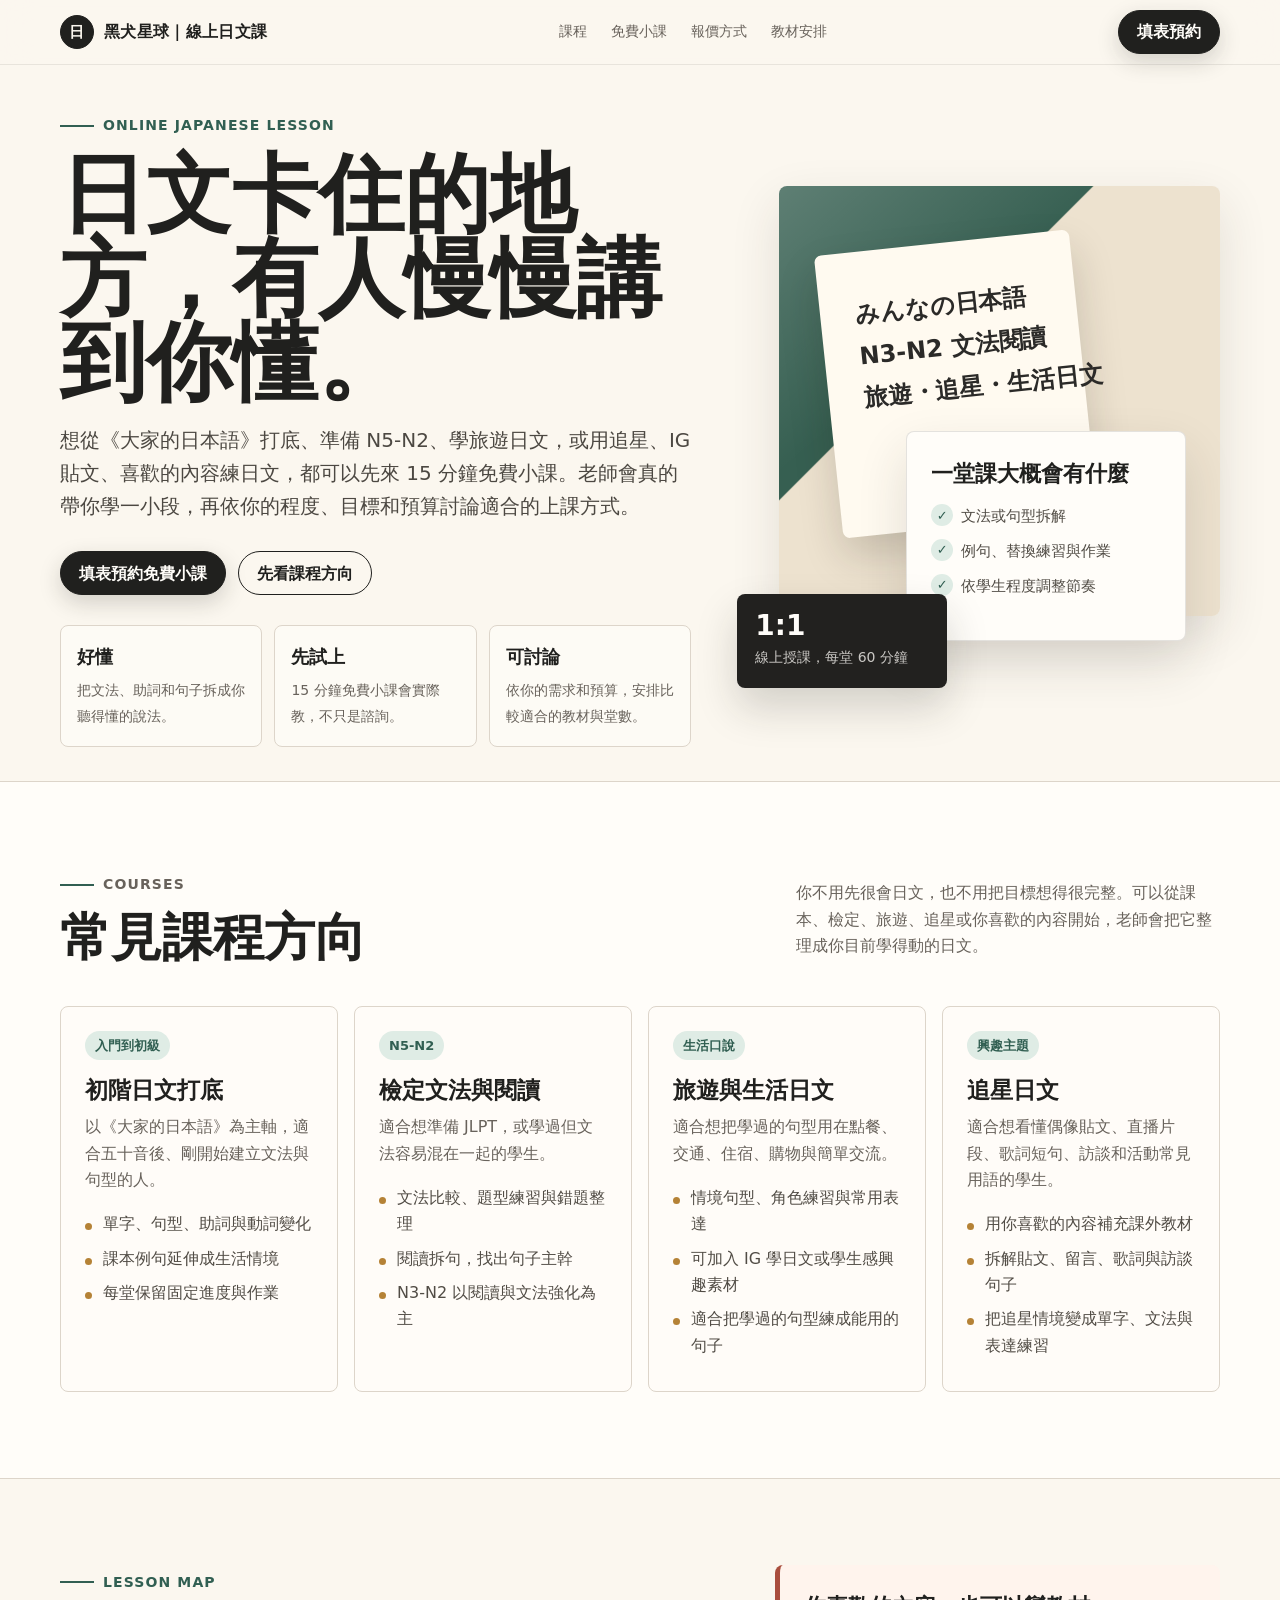
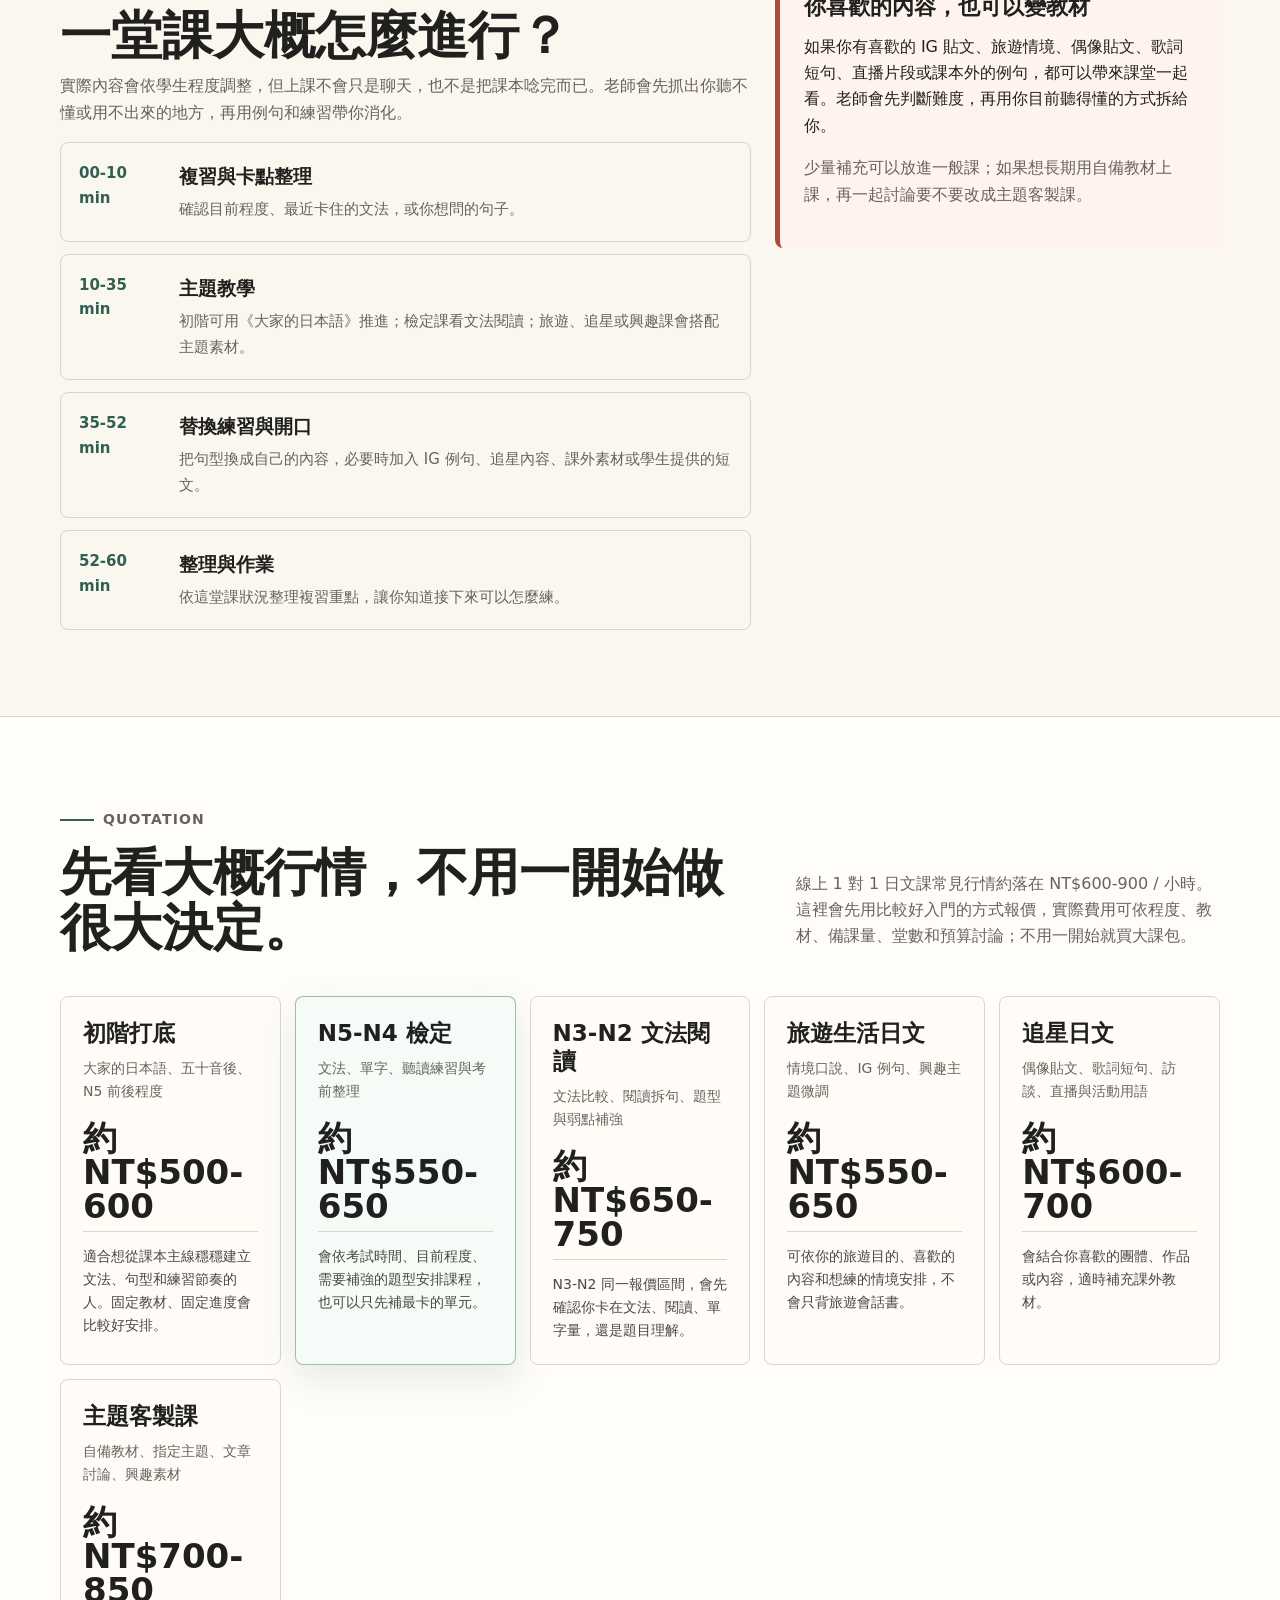
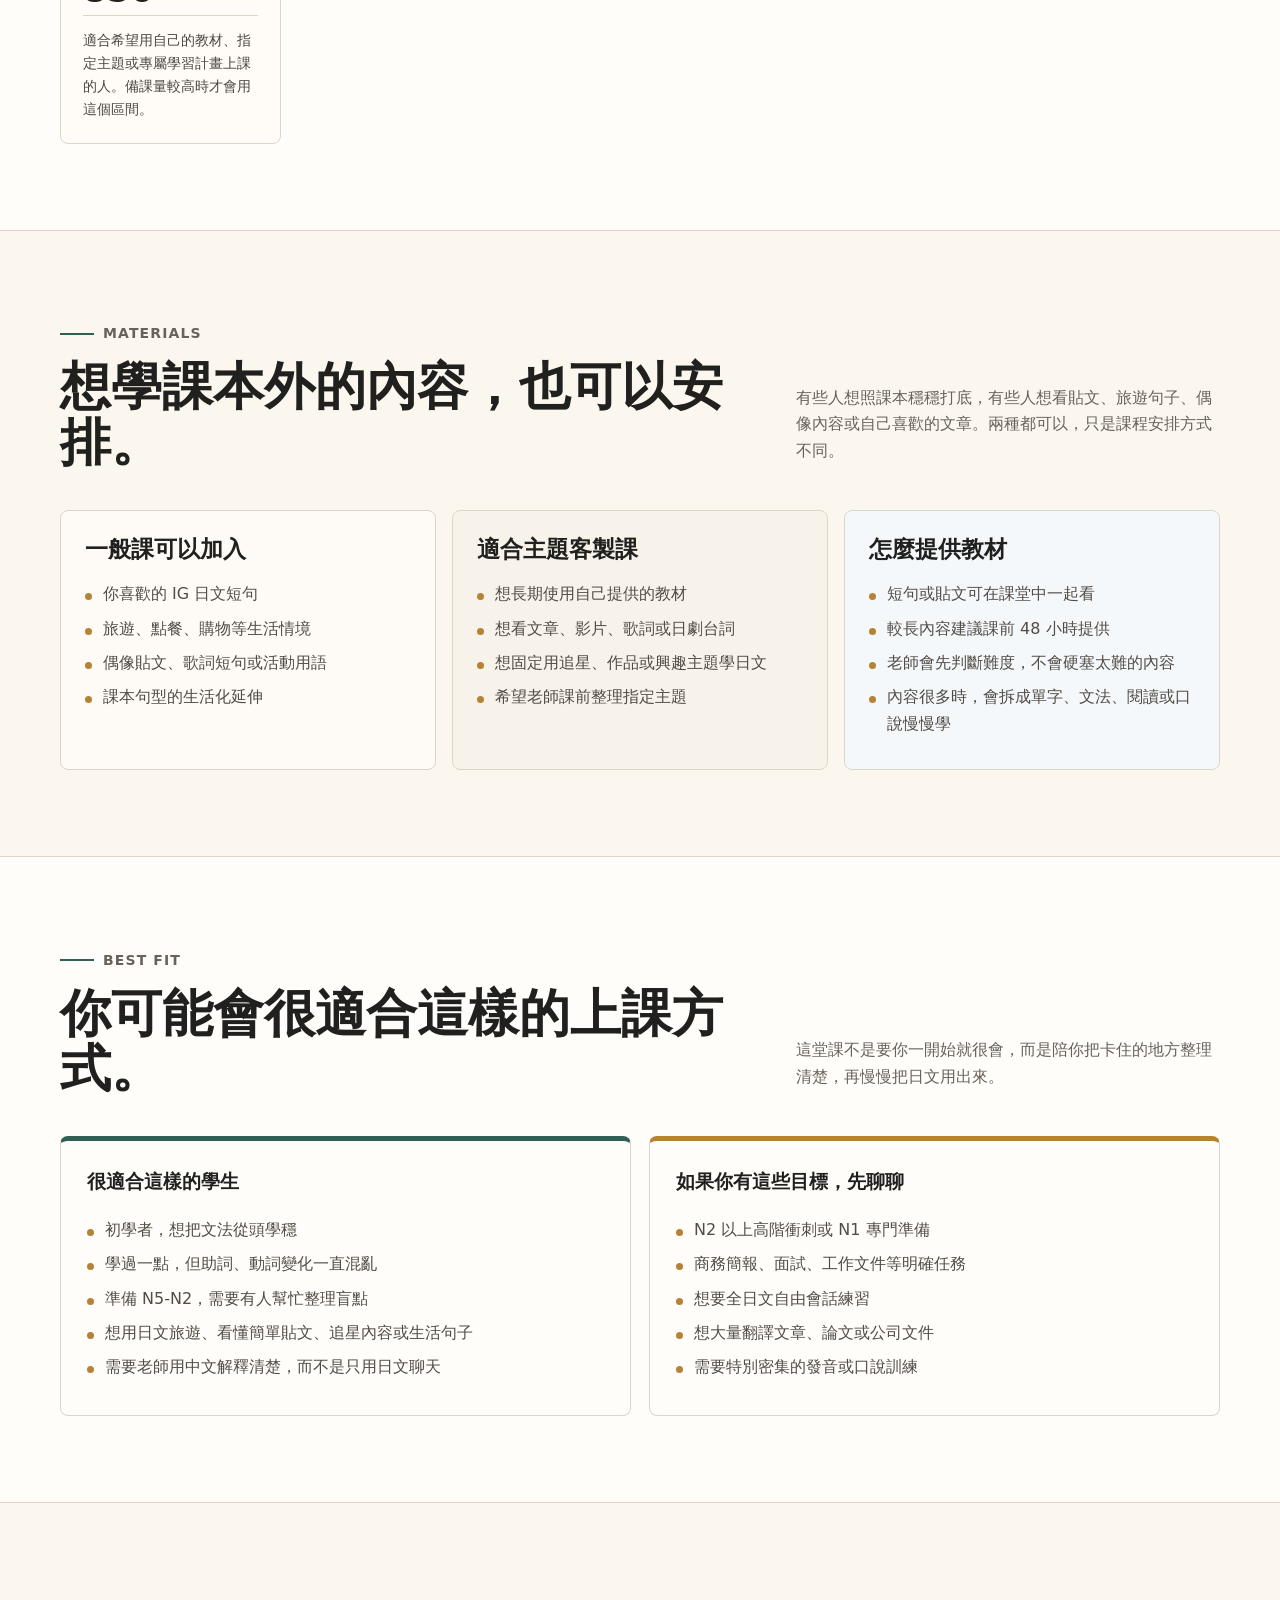
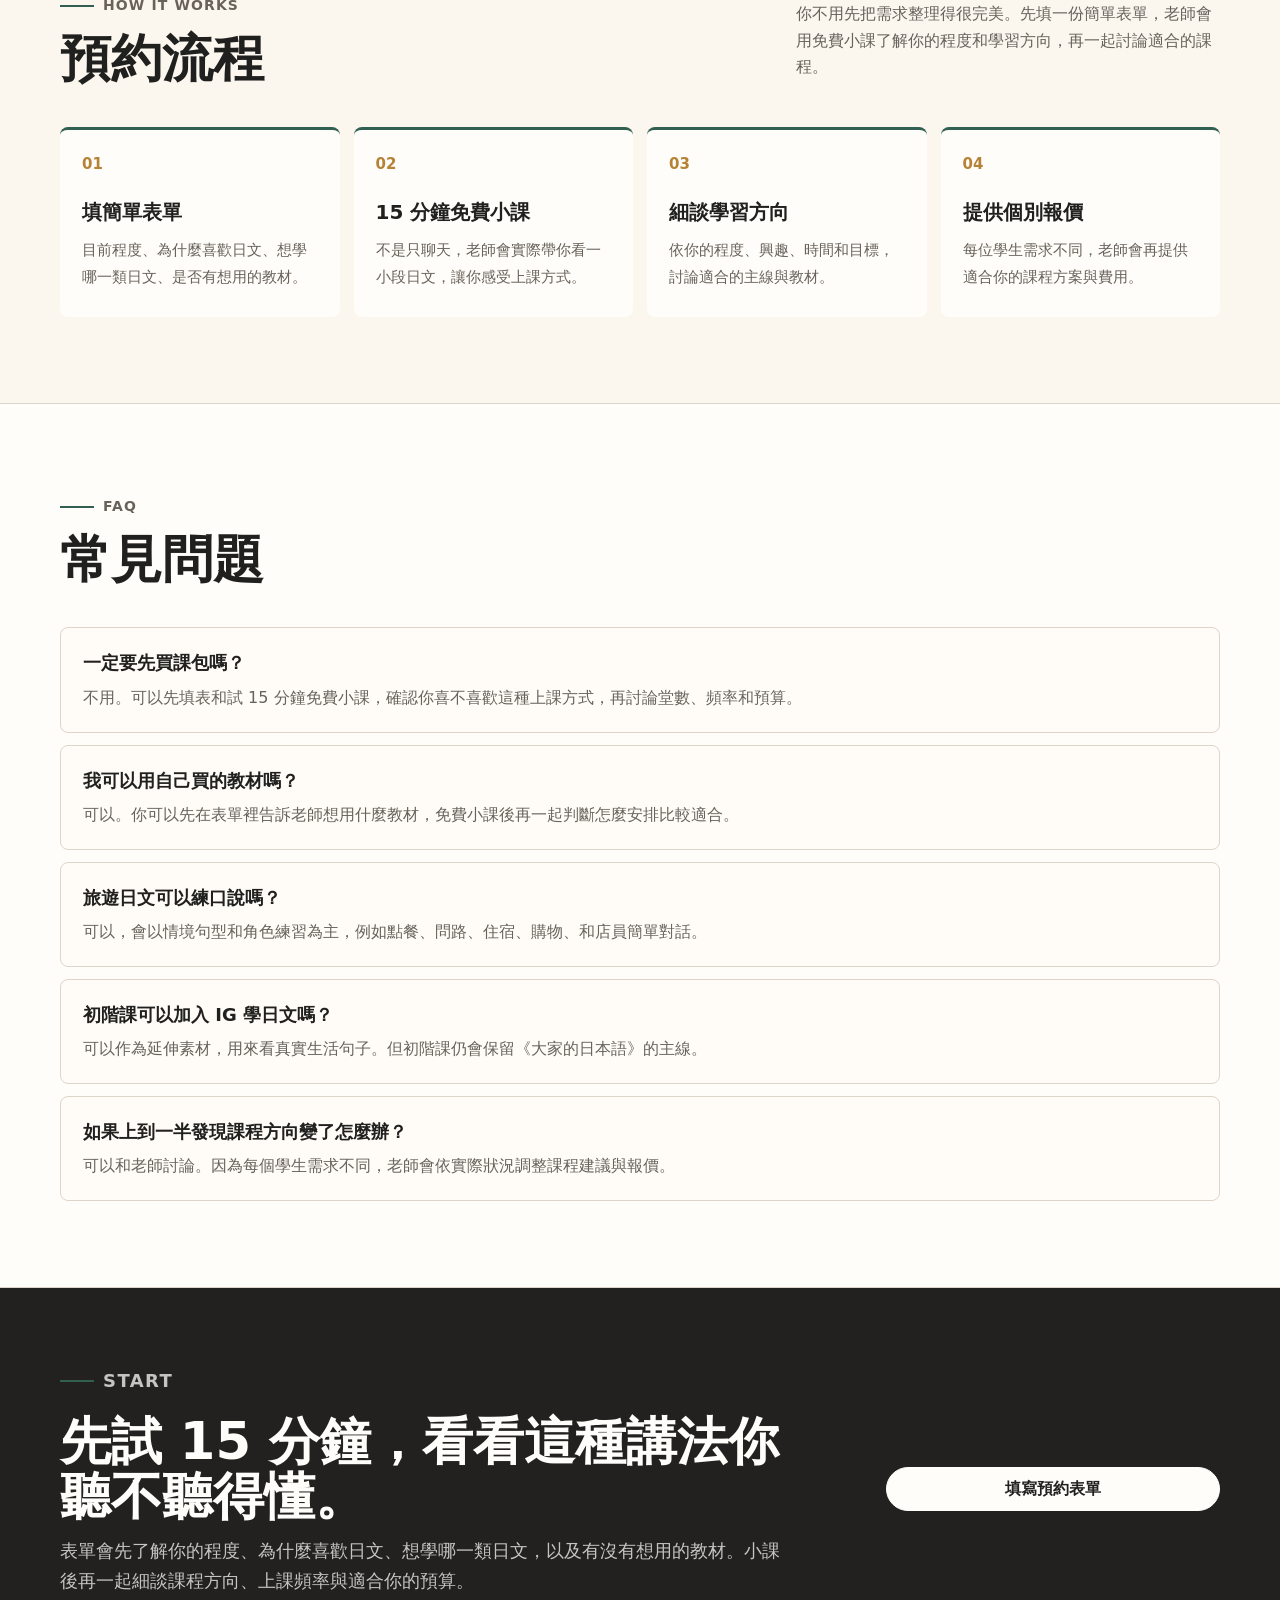
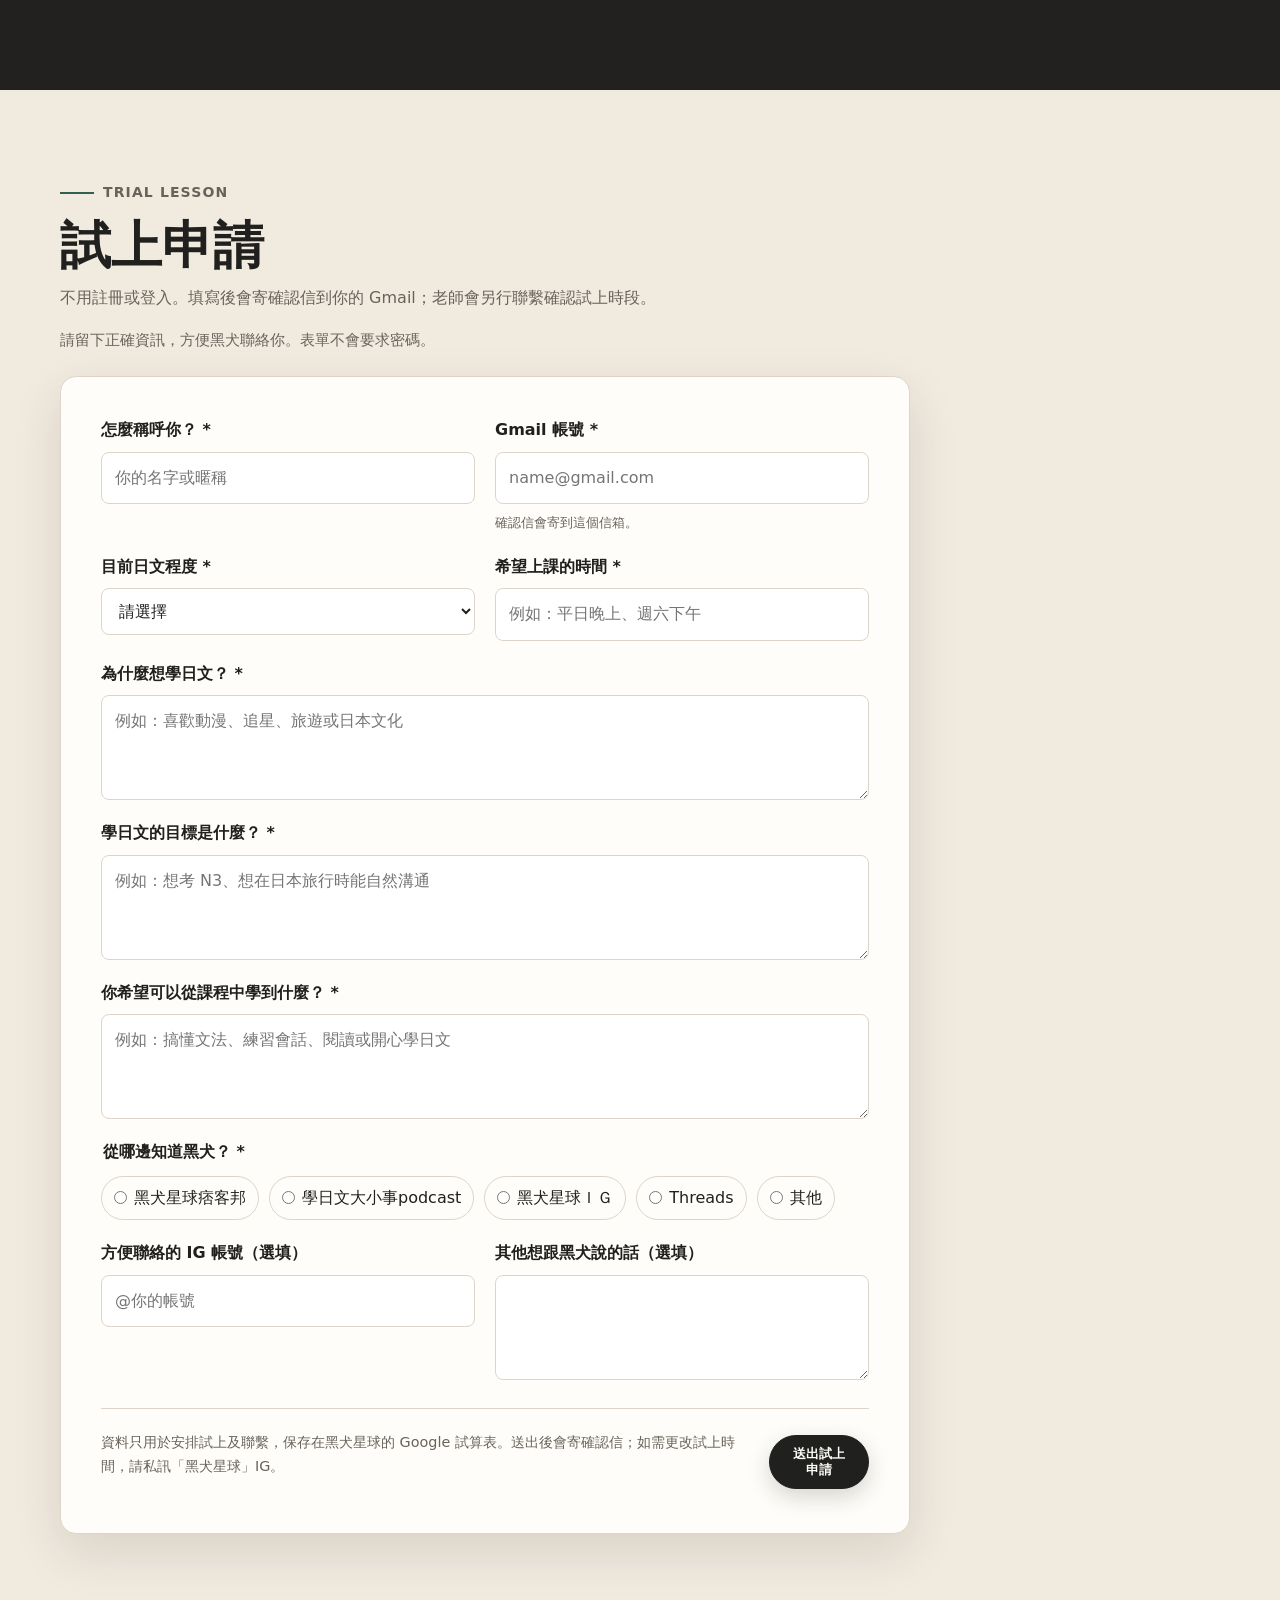
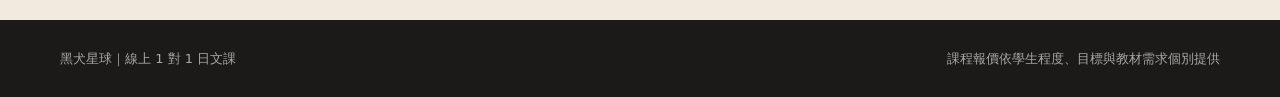
==== index.html @ 1a68768c "Align Blackdog favicon and page metadata" ====
<!doctype html>
<html lang="zh-Hant">
<head>
  <meta charset="utf-8">
  <meta name="viewport" content="width=device-width, initial-scale=1">
  <link rel="icon" href="./favicon.svg" type="image/svg+xml">
  <title>黑犬星球｜線上 1 對 1 日文課｜初學到 N2 日文學習</title>
  <meta name="description" content="黑犬星球提供線上 1 對 1 日文課，適合初學、N5-N2、旅遊日文與追星日文。先填表預約 15 分鐘免費小課，實際感受老師怎麼把日文講懂，再依需求和預算討論課程。">
  <meta name="robots" content="index, follow">
  <meta name="theme-color" content="#315f52">
  <meta property="og:type" content="website">
  <meta property="og:title" content="黑犬星球｜線上 1 對 1 日文課">
  <meta property="og:description" content="適合初學到 N2。先填表預約 15 分鐘免費小課，實際感受老師怎麼帶你把日文學懂。">
  <meta property="og:locale" content="zh_TW">
  <script type="application/ld+json">
    {
      "@context": "https://schema.org",
      "@type": "Course",
      "name": "黑犬星球線上 1 對 1 日文課",
      "description": "適合初學到 N2 的線上日文課，課程包含初階打底、JLPT 文法閱讀、旅遊生活日文、追星日文與主題教材討論。",
      "provider": {
        "@type": "Organization",
        "name": "黑犬星球"
      },
      "educationalLevel": "Beginner to Intermediate",
      "inLanguage": "zh-Hant"
    }
  </script>
  <style>
    :root {
      --ink: #20201e;
      --muted: #68625b;
      --line: #ddd5ca;
      --paper: #fbf7ef;
      --soft: #f1eadf;
      --white: #fffdf9;
      --green: #315f52;
      --green-soft: #dfece5;
      --red: #a94e3d;
      --gold: #b58236;
      --blue: #425f86;
      --shadow: 0 18px 50px rgba(47, 42, 35, .12);
      --radius: 8px;
      font-family: "Noto Sans TC", "PingFang TC", "Microsoft JhengHei", system-ui, sans-serif;
    }

    * {
      box-sizing: border-box;
    }

    [hidden] { display: none !important; }

    html {
      scroll-behavior: smooth;
    }

    body {
      margin: 0;
      color: var(--ink);
      background: var(--paper);
      line-height: 1.65;
    }

    a {
      color: inherit;
      text-decoration: none;
    }

    .topbar {
      position: sticky;
      top: 0;
      z-index: 20;
      border-bottom: 1px solid rgba(32, 32, 30, .09);
      background: rgba(251, 247, 239, .9);
      backdrop-filter: blur(16px);
    }

    .nav {
      width: min(1160px, calc(100% - 36px));
      height: 64px;
      margin: 0 auto;
      display: flex;
      align-items: center;
      justify-content: space-between;
      gap: 18px;
    }

    .brand {
      display: flex;
      align-items: center;
      gap: 10px;
      font-weight: 800;
      letter-spacing: .02em;
      white-space: nowrap;
    }

    .mark {
      width: 34px;
      height: 34px;
      display: grid;
      place-items: center;
      border: 1px solid var(--ink);
      background: var(--ink);
      color: var(--paper);
      border-radius: 50%;
      font-size: 15px;
    }

    .navlinks {
      display: flex;
      align-items: center;
      gap: 4px;
      color: var(--muted);
      font-size: 14px;
    }

    .navlinks a {
      padding: 8px 10px;
      border-radius: 999px;
    }

    .navlinks a:hover {
      background: var(--soft);
      color: var(--ink);
    }

    .button {
      display: inline-flex;
      align-items: center;
      justify-content: center;
      min-height: 44px;
      padding: 10px 18px;
      border: 1px solid var(--ink);
      border-radius: 999px;
      background: var(--ink);
      color: var(--white);
      font-weight: 800;
      line-height: 1.2;
      box-shadow: 0 8px 22px rgba(32, 32, 30, .18);
    }

    .button.secondary {
      background: transparent;
      color: var(--ink);
      box-shadow: none;
    }

    .hero {
      min-height: auto;
      display: grid;
      align-items: center;
      padding: 44px 0 34px;
      overflow: hidden;
    }

    .hero-inner,
    .section-inner {
      width: min(1160px, calc(100% - 36px));
      margin: 0 auto;
    }

    .hero-grid {
      display: grid;
      grid-template-columns: minmax(0, 1.02fr) minmax(340px, .78fr);
      gap: 46px;
      align-items: center;
    }

    .eyebrow {
      display: inline-flex;
      align-items: center;
      gap: 9px;
      color: var(--green);
      font-weight: 800;
      font-size: 14px;
      letter-spacing: .08em;
      text-transform: uppercase;
    }

    .eyebrow::before {
      content: "";
      width: 34px;
      height: 2px;
      background: var(--green);
    }

    h1,
    h2,
    h3,
    p {
      margin-top: 0;
    }

    h1 {
      max-width: 720px;
      margin-bottom: 20px;
      font-size: clamp(44px, 7vw, 86px);
      line-height: .98;
      letter-spacing: 0;
    }

    .lead {
      max-width: 670px;
      margin-bottom: 28px;
      color: #4c4842;
      font-size: 20px;
    }

    .hero-actions {
      display: flex;
      flex-wrap: wrap;
      gap: 12px;
      margin-bottom: 30px;
    }

    .proof-row {
      display: grid;
      grid-template-columns: repeat(3, minmax(0, 1fr));
      gap: 12px;
      max-width: 740px;
    }

    .proof {
      min-height: 96px;
      padding: 16px;
      border: 1px solid var(--line);
      background: rgba(255, 253, 249, .62);
      border-radius: var(--radius);
    }

    .proof strong {
      display: block;
      margin-bottom: 5px;
      font-size: 18px;
    }

    .proof span {
      color: var(--muted);
      font-size: 14px;
    }

    .study-visual {
      position: relative;
      min-height: 520px;
    }

    .desk-photo {
      position: absolute;
      inset: 18px 0 72px 42px;
      overflow: hidden;
      border-radius: 8px;
      background:
        linear-gradient(140deg, rgba(255,255,255,.2), rgba(255,255,255,0) 36%),
        linear-gradient(135deg, #365f51 0%, #365f51 36%, #ede2cf 36.2%, #ede2cf 100%);
      box-shadow: var(--shadow);
    }

    .desk-photo::before {
      content: "";
      position: absolute;
      left: 11%;
      top: 13%;
      width: 58%;
      height: 66%;
      background: #fffaf0;
      border-radius: 7px;
      box-shadow: 0 20px 40px rgba(36, 28, 18, .18);
      transform: rotate(-6deg);
    }

    .desk-photo::after {
      content: "みんなの日本語\a N3-N2 文法閱讀\a 旅遊・追星・生活日文";
      white-space: pre;
      position: absolute;
      left: 18%;
      top: 22%;
      color: #2b2a28;
      font-size: 24px;
      font-weight: 900;
      line-height: 1.75;
      transform: rotate(-6deg);
    }

    .notebook {
      position: absolute;
      right: 7%;
      bottom: 9%;
      width: 58%;
      min-height: 210px;
      padding: 24px;
      border: 1px solid rgba(32,32,30,.12);
      border-radius: 8px;
      background: var(--white);
      box-shadow: 0 22px 50px rgba(47,42,35,.14);
    }

    .notebook h3 {
      margin-bottom: 12px;
      font-size: 22px;
    }

    .checkline {
      display: grid;
      grid-template-columns: 22px 1fr;
      gap: 8px;
      margin: 10px 0;
      color: #514c45;
      font-size: 15px;
    }

    .checkline::before {
      content: "✓";
      width: 22px;
      height: 22px;
      display: grid;
      place-items: center;
      border-radius: 50%;
      background: var(--green-soft);
      color: var(--green);
      font-weight: 900;
      font-size: 13px;
    }

    .mini-card {
      position: absolute;
      left: 0;
      bottom: 0;
      width: 210px;
      padding: 18px;
      border-radius: 8px;
      background: #22211f;
      color: var(--white);
      box-shadow: 0 20px 42px rgba(32,32,30,.18);
    }

    .mini-card b {
      display: block;
      margin-bottom: 4px;
      font-size: 28px;
      line-height: 1;
    }

    .mini-card span {
      color: rgba(255, 253, 249, .76);
      font-size: 14px;
    }

    section {
      padding: 86px 0;
    }

    .section-head {
      display: grid;
      grid-template-columns: minmax(0, .75fr) minmax(280px, .45fr);
      gap: 28px;
      align-items: end;
      margin-bottom: 30px;
    }

    h2 {
      margin-bottom: 10px;
      font-size: clamp(32px, 4vw, 54px);
      line-height: 1.08;
      letter-spacing: 0;
    }

    .section-head p,
    .muted {
      color: var(--muted);
    }

    .band {
      background: var(--white);
      border-top: 1px solid var(--line);
      border-bottom: 1px solid var(--line);
    }

    .cards {
      display: grid;
      grid-template-columns: repeat(4, minmax(0, 1fr));
      gap: 16px;
    }

    .card,
    .price-card,
    .rule-box,
    .faq-item {
      border: 1px solid var(--line);
      border-radius: var(--radius);
      background: rgba(255, 253, 249, .76);
    }

    .card {
      padding: 24px;
    }

    .tag {
      display: inline-flex;
      margin-bottom: 16px;
      padding: 4px 10px;
      border-radius: 999px;
      background: var(--green-soft);
      color: var(--green);
      font-size: 13px;
      font-weight: 800;
    }

    .card h3,
    .price-card h3,
    .rule-box h3 {
      margin-bottom: 10px;
      font-size: 23px;
      line-height: 1.22;
    }

    .card p {
      color: var(--muted);
    }

    .list {
      padding: 0;
      margin: 18px 0 0;
      list-style: none;
    }

    .list li {
      position: relative;
      padding-left: 18px;
      margin: 8px 0;
      color: #514c45;
    }

    .list li::before {
      content: "";
      position: absolute;
      left: 0;
      top: .75em;
      width: 7px;
      height: 7px;
      border-radius: 50%;
      background: var(--gold);
    }

    .split {
      display: grid;
      grid-template-columns: minmax(0, .9fr) minmax(300px, .58fr);
      gap: 24px;
      align-items: start;
    }

    .course-map {
      display: grid;
      gap: 12px;
    }

    .route {
      display: grid;
      grid-template-columns: 84px 1fr;
      gap: 16px;
      padding: 18px;
      border: 1px solid var(--line);
      border-radius: var(--radius);
      background: rgba(251, 247, 239, .65);
    }

    .route b {
      color: var(--green);
      font-size: 15px;
    }

    .route strong {
      display: block;
      margin-bottom: 4px;
      font-size: 19px;
    }

    .route span {
      color: var(--muted);
      font-size: 15px;
    }

    .notice {
      padding: 24px;
      border-left: 5px solid var(--red);
      border-radius: var(--radius);
      background: #fff4ed;
    }

    .notice h3 {
      margin-bottom: 8px;
      font-size: 22px;
    }

    .pricing {
      display: grid;
      grid-template-columns: repeat(5, minmax(0, 1fr));
      gap: 14px;
    }

    .price-card {
      position: relative;
      padding: 22px;
      overflow: hidden;
    }

    .price-card.featured {
      border-color: rgba(49, 95, 82, .42);
      background: #f5fbf7;
      box-shadow: 0 14px 36px rgba(49, 95, 82, .12);
    }

    .price-card small {
      display: block;
      min-height: 38px;
      color: var(--muted);
      font-size: 14px;
    }

    .price {
      margin: 18px 0 8px;
      font-size: 34px;
      font-weight: 900;
      line-height: 1;
    }

    .price span {
      color: var(--muted);
      font-size: 14px;
      font-weight: 700;
    }

    .package {
      padding-top: 13px;
      border-top: 1px solid var(--line);
      color: #4b4640;
      font-size: 14px;
    }

    .rules-grid {
      display: grid;
      grid-template-columns: repeat(3, minmax(0, 1fr));
      gap: 16px;
    }

    .rule-box {
      padding: 24px;
    }

    .rule-box:nth-child(2) {
      background: #f7f3eb;
    }

    .rule-box:nth-child(3) {
      background: #f5f8fb;
    }

    .steps {
      display: grid;
      grid-template-columns: repeat(4, minmax(0, 1fr));
      gap: 14px;
      counter-reset: step;
    }

    .step {
      min-height: 190px;
      padding: 22px;
      border-top: 3px solid var(--green);
      background: var(--white);
      border-radius: var(--radius);
      counter-increment: step;
    }

    .step::before {
      content: counter(step, decimal-leading-zero);
      display: block;
      margin-bottom: 20px;
      color: var(--gold);
      font-size: 15px;
      font-weight: 900;
    }

    .step strong {
      display: block;
      margin-bottom: 8px;
      font-size: 20px;
    }

    .step span {
      color: var(--muted);
      font-size: 15px;
    }

    .fit-grid {
      display: grid;
      grid-template-columns: repeat(2, minmax(0, 1fr));
      gap: 18px;
    }

    .fit {
      padding: 26px;
      border-radius: var(--radius);
      background: var(--white);
      border: 1px solid var(--line);
    }

    .fit.good {
      border-top: 5px solid var(--green);
    }

    .fit.limit {
      border-top: 5px solid var(--gold);
    }

    .faq {
      display: grid;
      gap: 12px;
    }

    .faq-item {
      padding: 20px 22px;
    }

    .faq-item strong {
      display: block;
      margin-bottom: 7px;
      font-size: 18px;
    }

    .cta {
      padding: 76px 0;
      background: #22211f;
      color: var(--white);
    }

    .cta .section-inner {
      display: grid;
      grid-template-columns: minmax(0, .8fr) auto;
      gap: 28px;
      align-items: center;
    }

    .cta h2 {
      max-width: 760px;
      margin-bottom: 12px;
    }

    .cta p {
      max-width: 720px;
      color: rgba(255, 253, 249, .74);
      font-size: 18px;
    }

    .cta .button {
      border-color: var(--white);
      background: var(--white);
      color: var(--ink);
      box-shadow: none;
      white-space: nowrap;
    }

    footer {
      padding: 28px 0;
      background: #1b1a18;
      color: rgba(255, 253, 249, .62);
      font-size: 13px;
    }

    footer .section-inner {
      display: flex;
      justify-content: space-between;
      gap: 16px;
      flex-wrap: wrap;
    }

    @media (max-width: 980px) {
      .navlinks {
        display: none;
      }

      .hero-grid,
      .section-head,
      .split,
      .cta .section-inner {
        grid-template-columns: 1fr;
      }

      .study-visual {
        min-height: 500px;
      }

      .cards,
      .rules-grid,
      .steps {
        grid-template-columns: repeat(2, minmax(0, 1fr));
      }

      .pricing {
        grid-template-columns: repeat(2, minmax(0, 1fr));
      }
    }

    @media (max-width: 640px) {
      .nav {
        width: min(100% - 28px, 1160px);
      }

      .brand span {
        max-width: 170px;
        overflow: hidden;
        text-overflow: ellipsis;
      }

      .hero {
        padding-top: 36px;
      }

      .hero-inner,
      .section-inner {
        width: min(100% - 28px, 1160px);
      }

      h1 {
        font-size: 43px;
      }

      .lead {
        font-size: 18px;
      }

      .proof-row,
      .cards,
      .pricing,
      .rules-grid,
      .steps,
      .fit-grid {
        grid-template-columns: 1fr;
      }

      .study-visual {
        min-height: 430px;
      }

      .desk-photo {
        inset: 0 0 88px 0;
      }

      .desk-photo::after {
        left: 13%;
        top: 18%;
        font-size: 20px;
      }

      .notebook {
        right: 0;
        bottom: 0;
        width: 86%;
        min-height: 178px;
      }

      .mini-card {
        display: none;
      }

      .route {
        grid-template-columns: 1fr;
      }

      section {
        padding: 62px 0;
      }
    }

    .apply-section { background: var(--soft); }
    .apply-intro { max-width: 760px; margin-bottom: 24px; }
    .apply-intro h2 { margin-bottom: 12px; }
    .apply-intro p { color: var(--muted); }
    .apply-note { margin-top: 12px; font-size: .92rem; }
    .trial-form { max-width: 850px; padding: clamp(22px, 4vw, 40px); border: 1px solid var(--line); border-radius: 16px; background: var(--white); box-shadow: var(--shadow); }
    .trial-grid { display: grid; grid-template-columns: repeat(2, minmax(0, 1fr)); gap: 20px; }
    .trial-field { display: grid; gap: 8px; align-content: start; }
    .trial-field.wide { grid-column: 1 / -1; }
    .trial-field > span, .trial-field legend { font-weight: 700; }
    .trial-field small { color: var(--muted); }
    .trial-field input, .trial-field select, .trial-field textarea { width: 100%; border: 1px solid var(--line); border-radius: 8px; padding: 12px 13px; color: var(--ink); background: #fff; font: inherit; }
    .trial-field textarea { resize: vertical; min-height: 100px; }
    .trial-field input:focus, .trial-field select:focus, .trial-field textarea:focus { outline: 2px solid var(--green); outline-offset: 1px; }
    .trial-field fieldset { border: 0; padding: 0; margin: 0; }
    .choice-grid { display: flex; flex-wrap: wrap; gap: 10px; margin-top: 10px; }
    .choice-grid label { display: inline-flex; align-items: center; gap: 7px; padding: 8px 12px; border: 1px solid var(--line); border-radius: 100px; cursor: pointer; }
    .choice-grid input { width: auto; margin: 0; accent-color: var(--green); }
    .trial-actions { margin-top: 28px; padding-top: 22px; border-top: 1px solid var(--line); display: flex; align-items: center; justify-content: space-between; gap: 16px; }
    .trial-actions p { color: var(--muted); font-size: .9rem; }
    .trial-error { margin-top: 16px; color: #a92b24; font-weight: 700; }
    .trial-honeypot { position: absolute; left: -9999px; width: 1px; height: 1px; overflow: hidden; }
    @media (max-width: 700px) { .trial-grid { grid-template-columns: 1fr; } .trial-field.wide { grid-column: auto; } .trial-actions { align-items: stretch; flex-direction: column; } }
  </style>
  <script defer src="./trial.js"></script>
</head>
<body>
  <header class="topbar">
    <nav class="nav" aria-label="主要導覽">
      <a class="brand" href="#top" aria-label="回到首頁">
        <span class="mark">日</span>
        <span>黑犬星球｜線上日文課</span>
      </a>
      <div class="navlinks">
        <a href="#courses">課程</a>
        <a href="#process">免費小課</a>
        <a href="#pricing">報價方式</a>
        <a href="#rules">教材安排</a>
      </div>
      <a class="button" href="#apply">填表預約</a>
    </nav>
  </header>

  <main id="top">
    <section class="hero">
      <div class="hero-inner hero-grid">
        <div>
          <p class="eyebrow">Online Japanese Lesson</p>
          <h1>日文卡住的地方，有人慢慢講到你懂。</h1>
          <p class="lead">想從《大家的日本語》打底、準備 N5-N2、學旅遊日文，或用追星、IG 貼文、喜歡的內容練日文，都可以先來 15 分鐘免費小課。老師會真的帶你學一小段，再依你的程度、目標和預算討論適合的上課方式。</p>
          <div class="hero-actions">
            <a class="button" href="#apply">填表預約免費小課</a>
            <a class="button secondary" href="#courses">先看課程方向</a>
          </div>
          <div class="proof-row" aria-label="課程特色">
            <div class="proof">
              <strong>好懂</strong>
              <span>把文法、助詞和句子拆成你聽得懂的說法。</span>
            </div>
            <div class="proof">
              <strong>先試上</strong>
              <span>15 分鐘免費小課會實際教，不只是諮詢。</span>
            </div>
            <div class="proof">
              <strong>可討論</strong>
              <span>依你的需求和預算，安排比較適合的教材與堂數。</span>
            </div>
          </div>
        </div>

        <div class="study-visual" aria-label="日文學習教材視覺">
          <div class="desk-photo"></div>
          <div class="notebook">
            <h3>一堂課大概會有什麼</h3>
            <div class="checkline">文法或句型拆解</div>
            <div class="checkline">例句、替換練習與作業</div>
            <div class="checkline">依學生程度調整節奏</div>
          </div>
          <div class="mini-card">
            <b>1:1</b>
            <span>線上授課，每堂 60 分鐘</span>
          </div>
        </div>
      </div>
    </section>

    <section id="courses" class="band">
      <div class="section-inner">
        <div class="section-head">
          <div>
            <p class="eyebrow">Courses</p>
            <h2>常見課程方向</h2>
          </div>
          <p>你不用先很會日文，也不用把目標想得很完整。可以從課本、檢定、旅遊、追星或你喜歡的內容開始，老師會把它整理成你目前學得動的日文。</p>
        </div>

        <div class="cards">
          <article class="card">
            <span class="tag">入門到初級</span>
            <h3>初階日文打底</h3>
            <p>以《大家的日本語》為主軸，適合五十音後、剛開始建立文法與句型的人。</p>
            <ul class="list">
              <li>單字、句型、助詞與動詞變化</li>
              <li>課本例句延伸成生活情境</li>
              <li>每堂保留固定進度與作業</li>
            </ul>
          </article>

          <article class="card">
            <span class="tag">N5-N2</span>
            <h3>檢定文法與閱讀</h3>
            <p>適合想準備 JLPT，或學過但文法容易混在一起的學生。</p>
            <ul class="list">
              <li>文法比較、題型練習與錯題整理</li>
              <li>閱讀拆句，找出句子主幹</li>
              <li>N3-N2 以閱讀與文法強化為主</li>
            </ul>
          </article>

          <article class="card">
            <span class="tag">生活口說</span>
            <h3>旅遊與生活日文</h3>
            <p>適合想把學過的句型用在點餐、交通、住宿、購物與簡單交流。</p>
            <ul class="list">
              <li>情境句型、角色練習與常用表達</li>
              <li>可加入 IG 學日文或學生感興趣素材</li>
              <li>適合把學過的句型練成能用的句子</li>
            </ul>
          </article>

          <article class="card">
            <span class="tag">興趣主題</span>
            <h3>追星日文</h3>
            <p>適合想看懂偶像貼文、直播片段、歌詞短句、訪談和活動常見用語的學生。</p>
            <ul class="list">
              <li>用你喜歡的內容補充課外教材</li>
              <li>拆解貼文、留言、歌詞與訪談句子</li>
              <li>把追星情境變成單字、文法與表達練習</li>
            </ul>
          </article>
        </div>
      </div>
    </section>

    <section>
      <div class="section-inner split">
        <div>
          <p class="eyebrow">Lesson Map</p>
          <h2>一堂課大概怎麼進行？</h2>
          <p class="muted">實際內容會依學生程度調整，但上課不會只是聊天，也不是把課本唸完而已。老師會先抓出你聽不懂或用不出來的地方，再用例句和練習帶你消化。</p>
          <div class="course-map">
            <div class="route">
              <b>00-10 min</b>
              <div>
                <strong>複習與卡點整理</strong>
                <span>確認目前程度、最近卡住的文法，或你想問的句子。</span>
              </div>
            </div>
            <div class="route">
              <b>10-35 min</b>
              <div>
                <strong>主題教學</strong>
                <span>初階可用《大家的日本語》推進；檢定課看文法閱讀；旅遊、追星或興趣課會搭配主題素材。</span>
              </div>
            </div>
            <div class="route">
              <b>35-52 min</b>
              <div>
                <strong>替換練習與開口</strong>
                <span>把句型換成自己的內容，必要時加入 IG 例句、追星內容、課外素材或學生提供的短文。</span>
              </div>
            </div>
            <div class="route">
              <b>52-60 min</b>
              <div>
                <strong>整理與作業</strong>
                <span>依這堂課狀況整理複習重點，讓你知道接下來可以怎麼練。</span>
              </div>
            </div>
          </div>
        </div>

        <aside class="notice">
          <h3>你喜歡的內容，也可以變教材</h3>
          <p>如果你有喜歡的 IG 貼文、旅遊情境、偶像貼文、歌詞短句、直播片段或課本外的例句，都可以帶來課堂一起看。老師會先判斷難度，再用你目前聽得懂的方式拆給你。</p>
          <p class="muted">少量補充可以放進一般課；如果想長期用自備教材上課，再一起討論要不要改成主題客製課。</p>
        </aside>
      </div>
    </section>

    <section id="pricing" class="band">
      <div class="section-inner">
        <div class="section-head">
          <div>
            <p class="eyebrow">Quotation</p>
            <h2>先看大概行情，不用一開始做很大決定。</h2>
          </div>
          <p>線上 1 對 1 日文課常見行情約落在 NT$600-900 / 小時。這裡會先用比較好入門的方式報價，實際費用可依程度、教材、備課量、堂數和預算討論；不用一開始就買大課包。</p>
        </div>

        <div class="pricing">
          <article class="price-card">
            <h3>初階打底</h3>
            <small>大家的日本語、五十音後、N5 前後程度</small>
            <div class="price">約 NT$500-600</div>
            <div class="package">適合想從課本主線穩穩建立文法、句型和練習節奏的人。固定教材、固定進度會比較好安排。</div>
          </article>

          <article class="price-card featured">
            <h3>N5-N4 檢定</h3>
            <small>文法、單字、聽讀練習與考前整理</small>
            <div class="price">約 NT$550-650</div>
            <div class="package">會依考試時間、目前程度、需要補強的題型安排課程，也可以只先補最卡的單元。</div>
          </article>

          <article class="price-card">
            <h3>N3-N2 文法閱讀</h3>
            <small>文法比較、閱讀拆句、題型與弱點補強</small>
            <div class="price">約 NT$650-750</div>
            <div class="package">N3-N2 同一報價區間，會先確認你卡在文法、閱讀、單字量，還是題目理解。</div>
          </article>

          <article class="price-card">
            <h3>旅遊生活日文</h3>
            <small>情境口說、IG 例句、興趣主題微調</small>
            <div class="price">約 NT$550-650</div>
            <div class="package">可依你的旅遊目的、喜歡的內容和想練的情境安排，不會只背旅遊會話書。</div>
          </article>

          <article class="price-card">
            <h3>追星日文</h3>
            <small>偶像貼文、歌詞短句、訪談、直播與活動用語</small>
            <div class="price">約 NT$600-700</div>
            <div class="package">會結合你喜歡的團體、作品或內容，適時補充課外教材。</div>
          </article>

          <article class="price-card">
            <h3>主題客製課</h3>
            <small>自備教材、指定主題、文章討論、興趣素材</small>
            <div class="price">約 NT$700-850</div>
            <div class="package">適合希望用自己的教材、指定主題或專屬學習計畫上課的人。備課量較高時才會用這個區間。</div>
          </article>
        </div>
      </div>
    </section>

    <section id="rules">
      <div class="section-inner">
        <div class="section-head">
          <div>
            <p class="eyebrow">Materials</p>
            <h2>想學課本外的內容，也可以安排。</h2>
          </div>
          <p>有些人想照課本穩穩打底，有些人想看貼文、旅遊句子、偶像內容或自己喜歡的文章。兩種都可以，只是課程安排方式不同。</p>
        </div>

        <div class="rules-grid">
          <article class="rule-box">
            <h3>一般課可以加入</h3>
            <ul class="list">
              <li>你喜歡的 IG 日文短句</li>
              <li>旅遊、點餐、購物等生活情境</li>
              <li>偶像貼文、歌詞短句或活動用語</li>
              <li>課本句型的生活化延伸</li>
            </ul>
          </article>

          <article class="rule-box">
            <h3>適合主題客製課</h3>
            <ul class="list">
              <li>想長期使用自己提供的教材</li>
              <li>想看文章、影片、歌詞或日劇台詞</li>
              <li>想固定用追星、作品或興趣主題學日文</li>
              <li>希望老師課前整理指定主題</li>
            </ul>
          </article>

          <article class="rule-box">
            <h3>怎麼提供教材</h3>
            <ul class="list">
              <li>短句或貼文可在課堂中一起看</li>
              <li>較長內容建議課前 48 小時提供</li>
              <li>老師會先判斷難度，不會硬塞太難的內容</li>
              <li>內容很多時，會拆成單字、文法、閱讀或口說慢慢學</li>
            </ul>
          </article>
        </div>
      </div>
    </section>

    <section id="fit" class="band">
      <div class="section-inner">
        <div class="section-head">
          <div>
            <p class="eyebrow">Best Fit</p>
            <h2>你可能會很適合這樣的上課方式。</h2>
          </div>
          <p>這堂課不是要你一開始就很會，而是陪你把卡住的地方整理清楚，再慢慢把日文用出來。</p>
        </div>

        <div class="fit-grid">
          <div class="fit good">
            <h3>很適合這樣的學生</h3>
            <ul class="list">
              <li>初學者，想把文法從頭學穩</li>
              <li>學過一點，但助詞、動詞變化一直混亂</li>
              <li>準備 N5-N2，需要有人幫忙整理盲點</li>
              <li>想用日文旅遊、看懂簡單貼文、追星內容或生活句子</li>
              <li>需要老師用中文解釋清楚，而不是只用日文聊天</li>
            </ul>
          </div>

          <div class="fit limit">
            <h3>如果你有這些目標，先聊聊</h3>
            <ul class="list">
              <li>N2 以上高階衝刺或 N1 專門準備</li>
              <li>商務簡報、面試、工作文件等明確任務</li>
              <li>想要全日文自由會話練習</li>
              <li>想大量翻譯文章、論文或公司文件</li>
              <li>需要特別密集的發音或口說訓練</li>
            </ul>
          </div>
        </div>
      </div>
    </section>

    <section id="process">
      <div class="section-inner">
        <div class="section-head">
          <div>
            <p class="eyebrow">How It Works</p>
            <h2>預約流程</h2>
          </div>
          <p>你不用先把需求整理得很完美。先填一份簡單表單，老師會用免費小課了解你的程度和學習方向，再一起討論適合的課程。</p>
        </div>

        <div class="steps">
          <div class="step">
            <strong>填簡單表單</strong>
            <span>目前程度、為什麼喜歡日文、想學哪一類日文、是否有想用的教材。</span>
          </div>
          <div class="step">
            <strong>15 分鐘免費小課</strong>
            <span>不是只聊天，老師會實際帶你看一小段日文，讓你感受上課方式。</span>
          </div>
          <div class="step">
            <strong>細談學習方向</strong>
            <span>依你的程度、興趣、時間和目標，討論適合的主線與教材。</span>
          </div>
          <div class="step">
            <strong>提供個別報價</strong>
            <span>每位學生需求不同，老師會再提供適合你的課程方案與費用。</span>
          </div>
        </div>
      </div>
    </section>

    <section class="band">
      <div class="section-inner">
        <div class="section-head">
          <div>
            <p class="eyebrow">FAQ</p>
            <h2>常見問題</h2>
          </div>
        </div>

        <div class="faq">
          <div class="faq-item">
            <strong>一定要先買課包嗎？</strong>
            <span class="muted">不用。可以先填表和試 15 分鐘免費小課，確認你喜不喜歡這種上課方式，再討論堂數、頻率和預算。</span>
          </div>
          <div class="faq-item">
            <strong>我可以用自己買的教材嗎？</strong>
            <span class="muted">可以。你可以先在表單裡告訴老師想用什麼教材，免費小課後再一起判斷怎麼安排比較適合。</span>
          </div>
          <div class="faq-item">
            <strong>旅遊日文可以練口說嗎？</strong>
            <span class="muted">可以，會以情境句型和角色練習為主，例如點餐、問路、住宿、購物、和店員簡單對話。</span>
          </div>
          <div class="faq-item">
            <strong>初階課可以加入 IG 學日文嗎？</strong>
            <span class="muted">可以作為延伸素材，用來看真實生活句子。但初階課仍會保留《大家的日本語》的主線。</span>
          </div>
          <div class="faq-item">
            <strong>如果上到一半發現課程方向變了怎麼辦？</strong>
            <span class="muted">可以和老師討論。因為每個學生需求不同，老師會依實際狀況調整課程建議與報價。</span>
          </div>
        </div>
      </div>
    </section>

    <section id="contact" class="cta">
      <div class="section-inner">
        <div>
          <p class="eyebrow">Start</p>
          <h2>先試 15 分鐘，看看這種講法你聽不聽得懂。</h2>
          <p>表單會先了解你的程度、為什麼喜歡日文、想學哪一類日文，以及有沒有想用的教材。小課後再一起細談課程方向、上課頻率與適合你的預算。</p>
        </div>
        <a class="button" href="#apply">填寫預約表單</a>
      </div>
    </section>

    <section id="apply" class="apply-section" aria-labelledby="apply-title">
      <div class="section-inner">
        <div class="apply-intro">
          <p class="eyebrow">Trial lesson</p>
          <h2 id="apply-title">試上申請</h2>
          <p>不用註冊或登入。填寫後會寄確認信到你的 Gmail；老師會另行聯繫確認試上時段。</p>
          <p class="apply-note">請留下正確資訊，方便黑犬聯絡你。表單不會要求密碼。</p>
        </div>
        <form id="trial-form" class="trial-form" method="post">
          <div class="trial-grid">
            <label class="trial-field"><span>怎麼稱呼你？ *</span><input name="name" required maxlength="80" autocomplete="name" placeholder="你的名字或暱稱"></label>
            <label class="trial-field"><span>Gmail 帳號 *</span><input name="email" type="email" required maxlength="120" autocomplete="email" inputmode="email" pattern="[A-Za-z0-9._%+\-]+@gmail\.com" title="請填寫 @gmail.com 信箱" placeholder="name@gmail.com"><small>確認信會寄到這個信箱。</small></label>
            <label class="trial-field"><span>目前日文程度 *</span><select name="level" required><option value="">請選擇</option><option>沒有學過</option><option>50 音程度</option><option>初級／N5</option><option>初中級／N4</option><option>中級／N3</option><option>中高級／N2</option><option>高級／N1</option><option>不確定，想讓老師幫我評估</option></select></label>
            <label class="trial-field"><span>希望上課的時間 *</span><input name="availability" required maxlength="200" placeholder="例如：平日晚上、週六下午"></label>
            <label class="trial-field wide"><span>為什麼想學日文？ *</span><textarea name="reason" required maxlength="1200" rows="3" placeholder="例如：喜歡動漫、追星、旅遊或日本文化"></textarea></label>
            <label class="trial-field wide"><span>學日文的目標是什麼？ *</span><textarea name="goal" required maxlength="1200" rows="3" placeholder="例如：想考 N3、想在日本旅行時能自然溝通"></textarea></label>
            <label class="trial-field wide"><span>你希望可以從課程中學到什麼？ *</span><textarea name="learningWish" required maxlength="1200" rows="3" placeholder="例如：搞懂文法、練習會話、閱讀或開心學日文"></textarea></label>
            <div class="trial-field wide"><fieldset><legend>從哪邊知道黑犬？ *</legend><div class="choice-grid"><label><input type="radio" name="source" value="黑犬星球痞客邦" required>黑犬星球痞客邦</label><label><input type="radio" name="source" value="學日文大小事podcast">學日文大小事podcast</label><label><input type="radio" name="source" value="黑犬星球ＩＧ">黑犬星球ＩＧ</label><label><input type="radio" name="source" value="Threads">Threads</label><label><input type="radio" name="source" value="其他">其他</label></div></fieldset></div>
            <label class="trial-field wide" id="other-source-field" hidden><span>其他來源 *</span><input name="otherSource" maxlength="120" placeholder="請告訴我們從哪裡知道黑犬"></label>
            <label class="trial-field"><span>方便聯絡的 IG 帳號（選填）</span><input name="instagram" maxlength="120" placeholder="@你的帳號"></label>
            <label class="trial-field"><span>其他想跟黑犬說的話（選填）</span><textarea name="message" maxlength="1200" rows="3"></textarea></label>
          </div>
          <div class="trial-honeypot" aria-hidden="true"><label>請勿填寫此欄 <input name="website" tabindex="-1" autocomplete="off"></label></div>
          <div class="trial-actions"><p>資料只用於安排試上及聯繫，保存在黑犬星球的 Google 試算表。送出後會寄確認信；如需更改試上時間，請私訊「黑犬星球」IG。</p><button class="button" type="submit">送出試上申請</button></div>
          <p id="trial-error" class="trial-error" role="alert" hidden></p>
        </form>
      </div>
    </section>
  </main>

  <footer>
    <div class="section-inner">
      <span>黑犬星球｜線上 1 對 1 日文課</span>
      <span>課程報價依學生程度、目標與教材需求個別提供</span>
    </div>
  </footer>
</body>
</html>
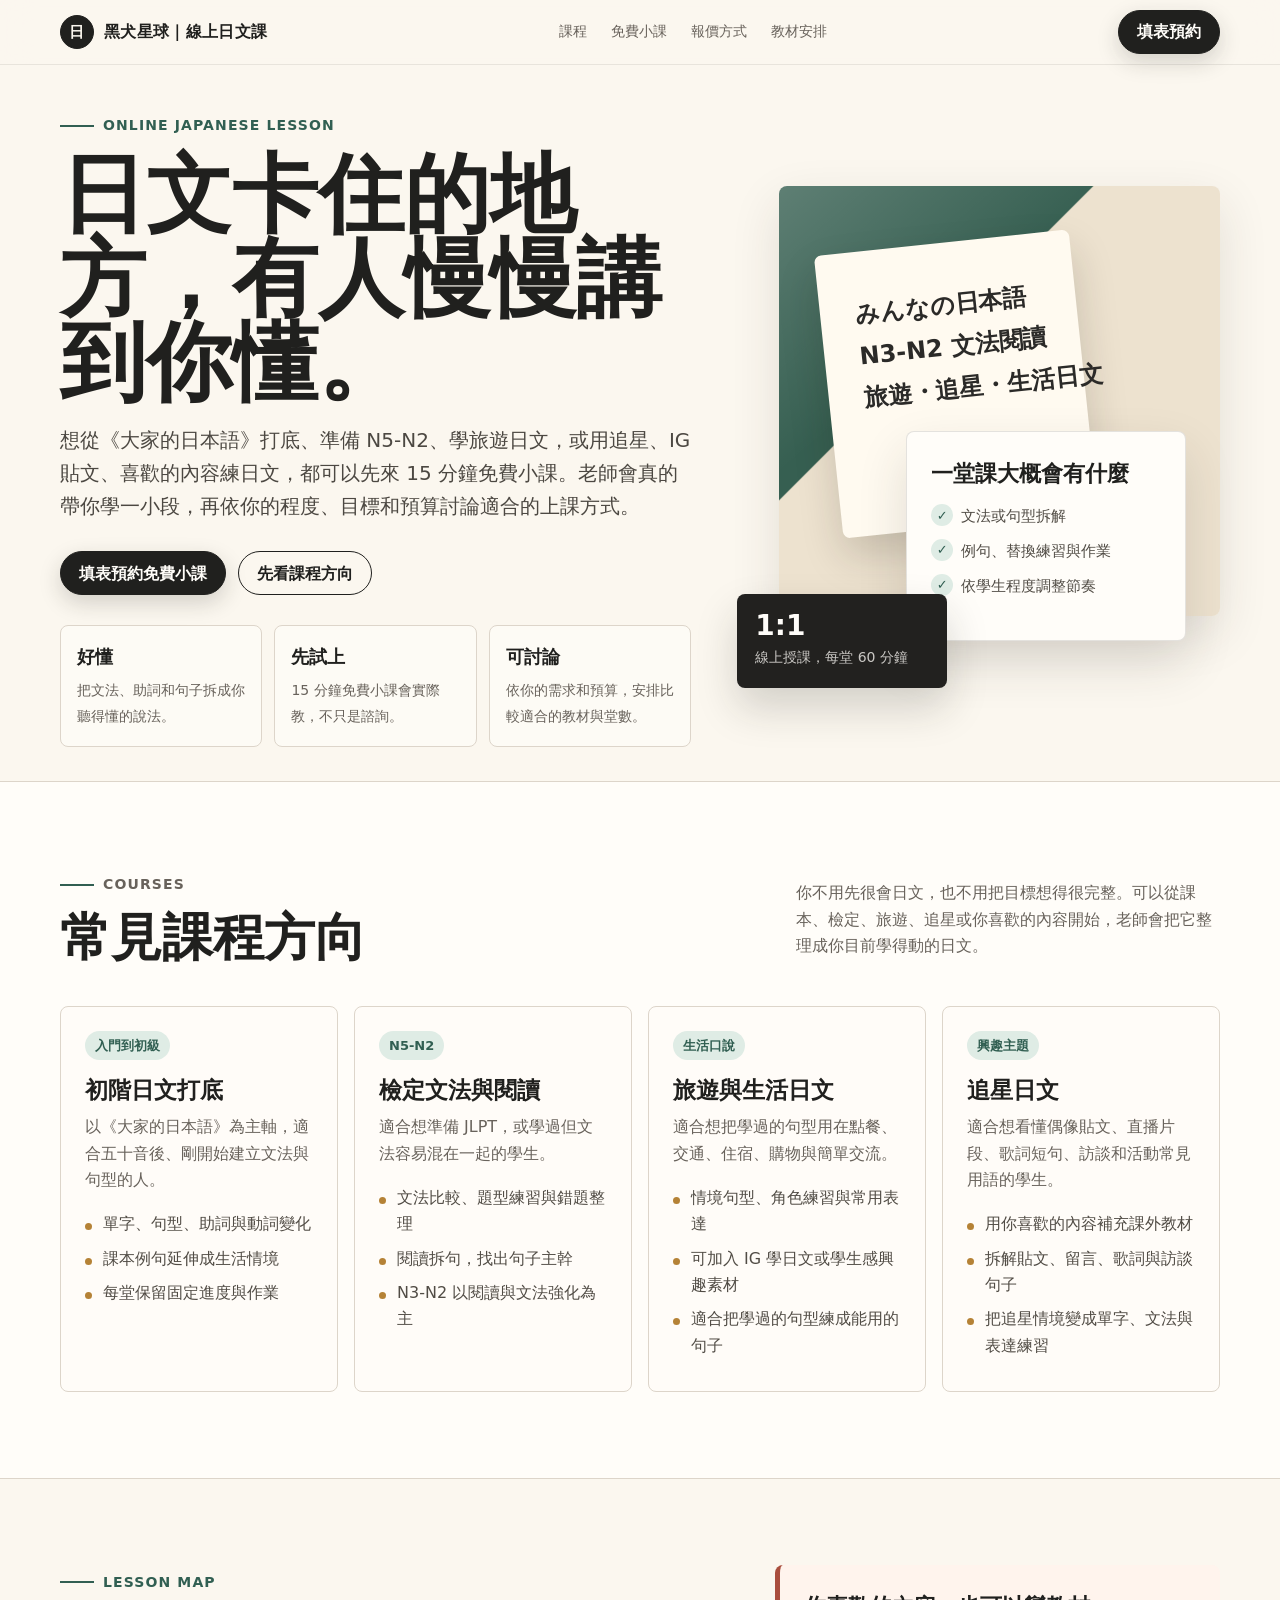
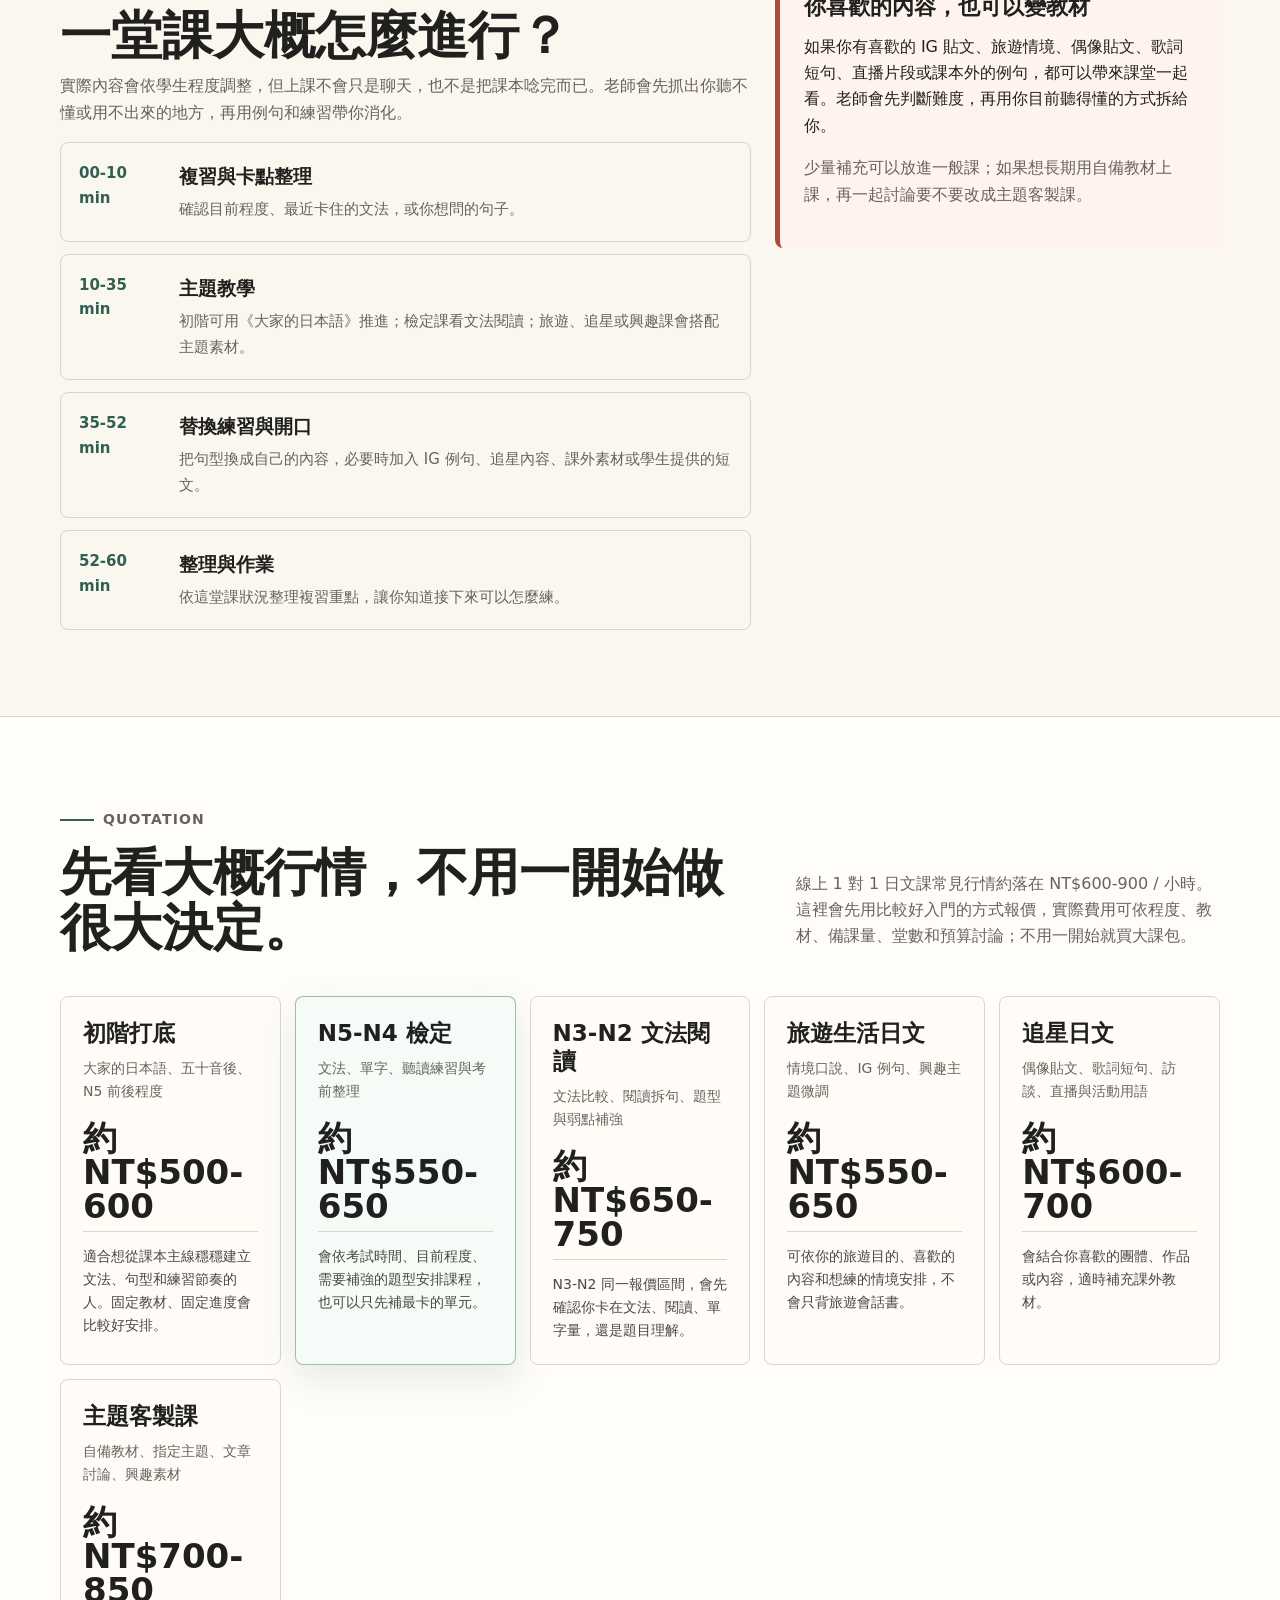
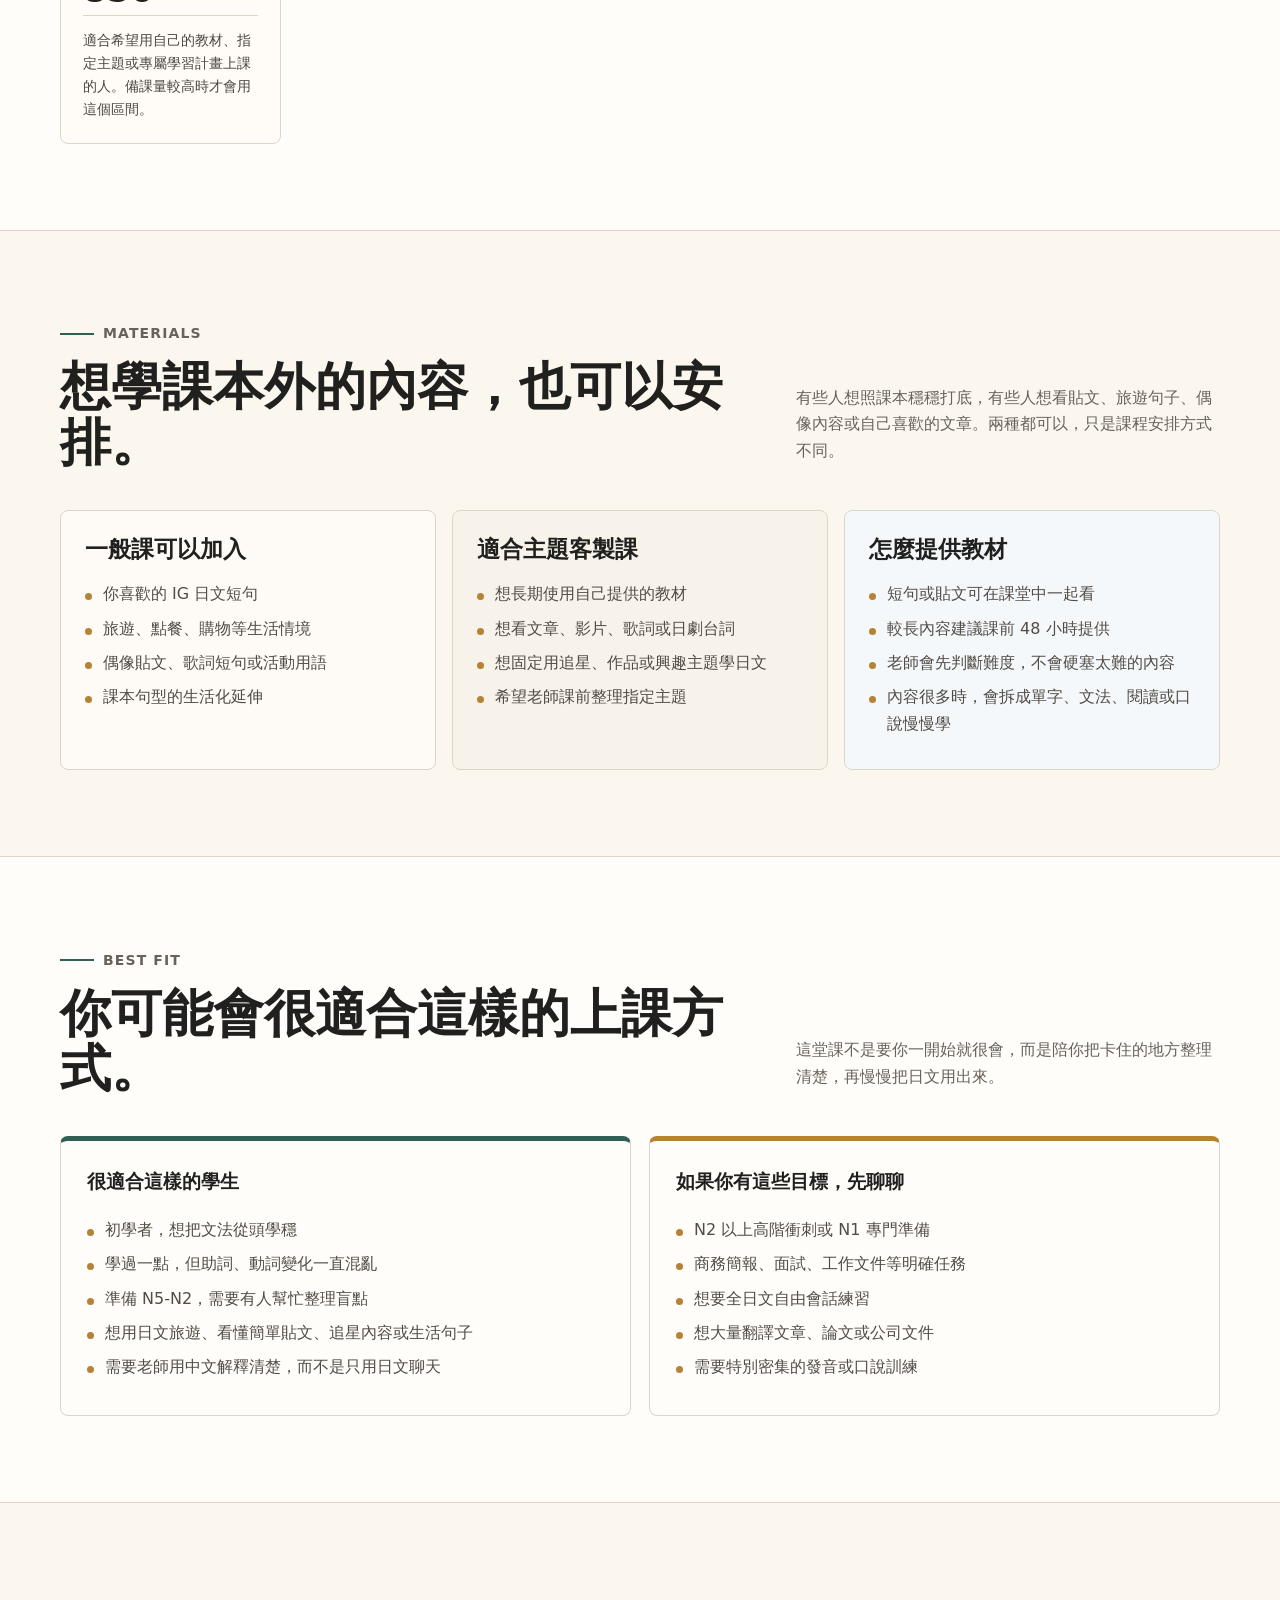
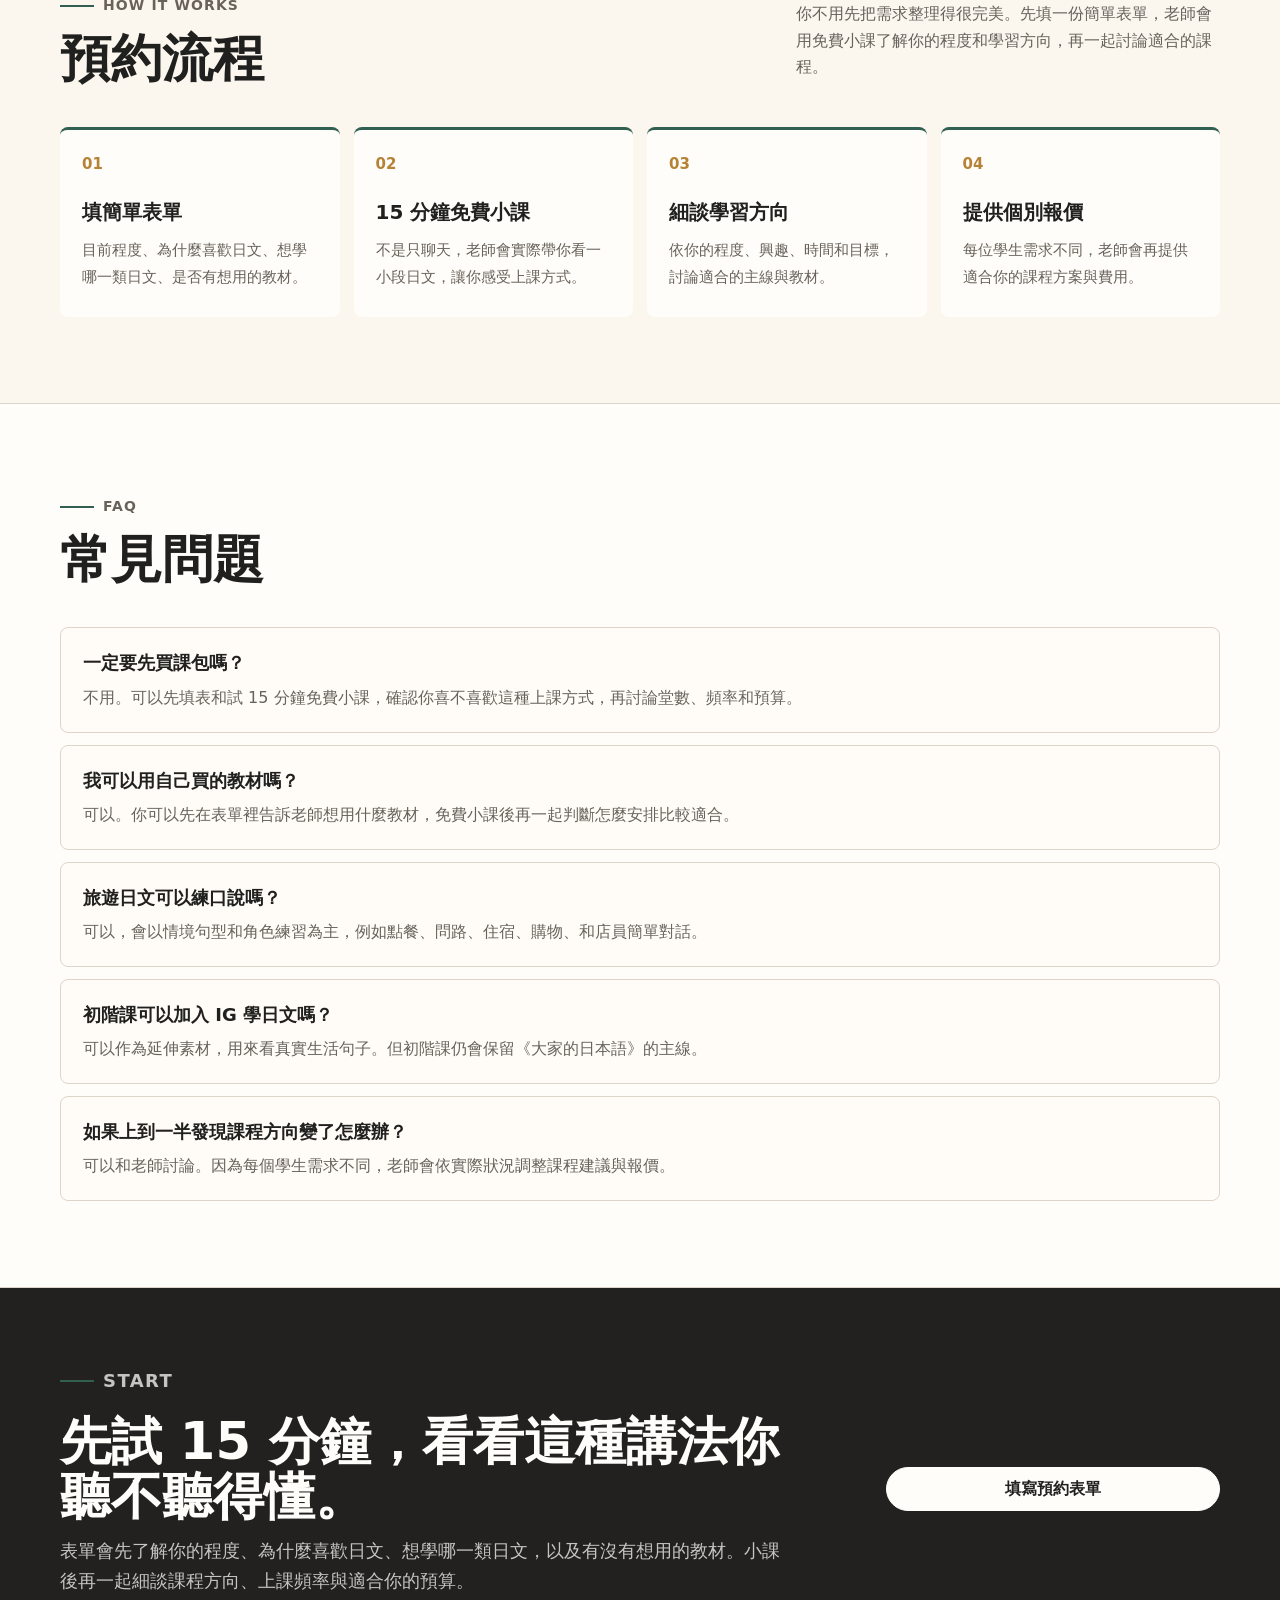
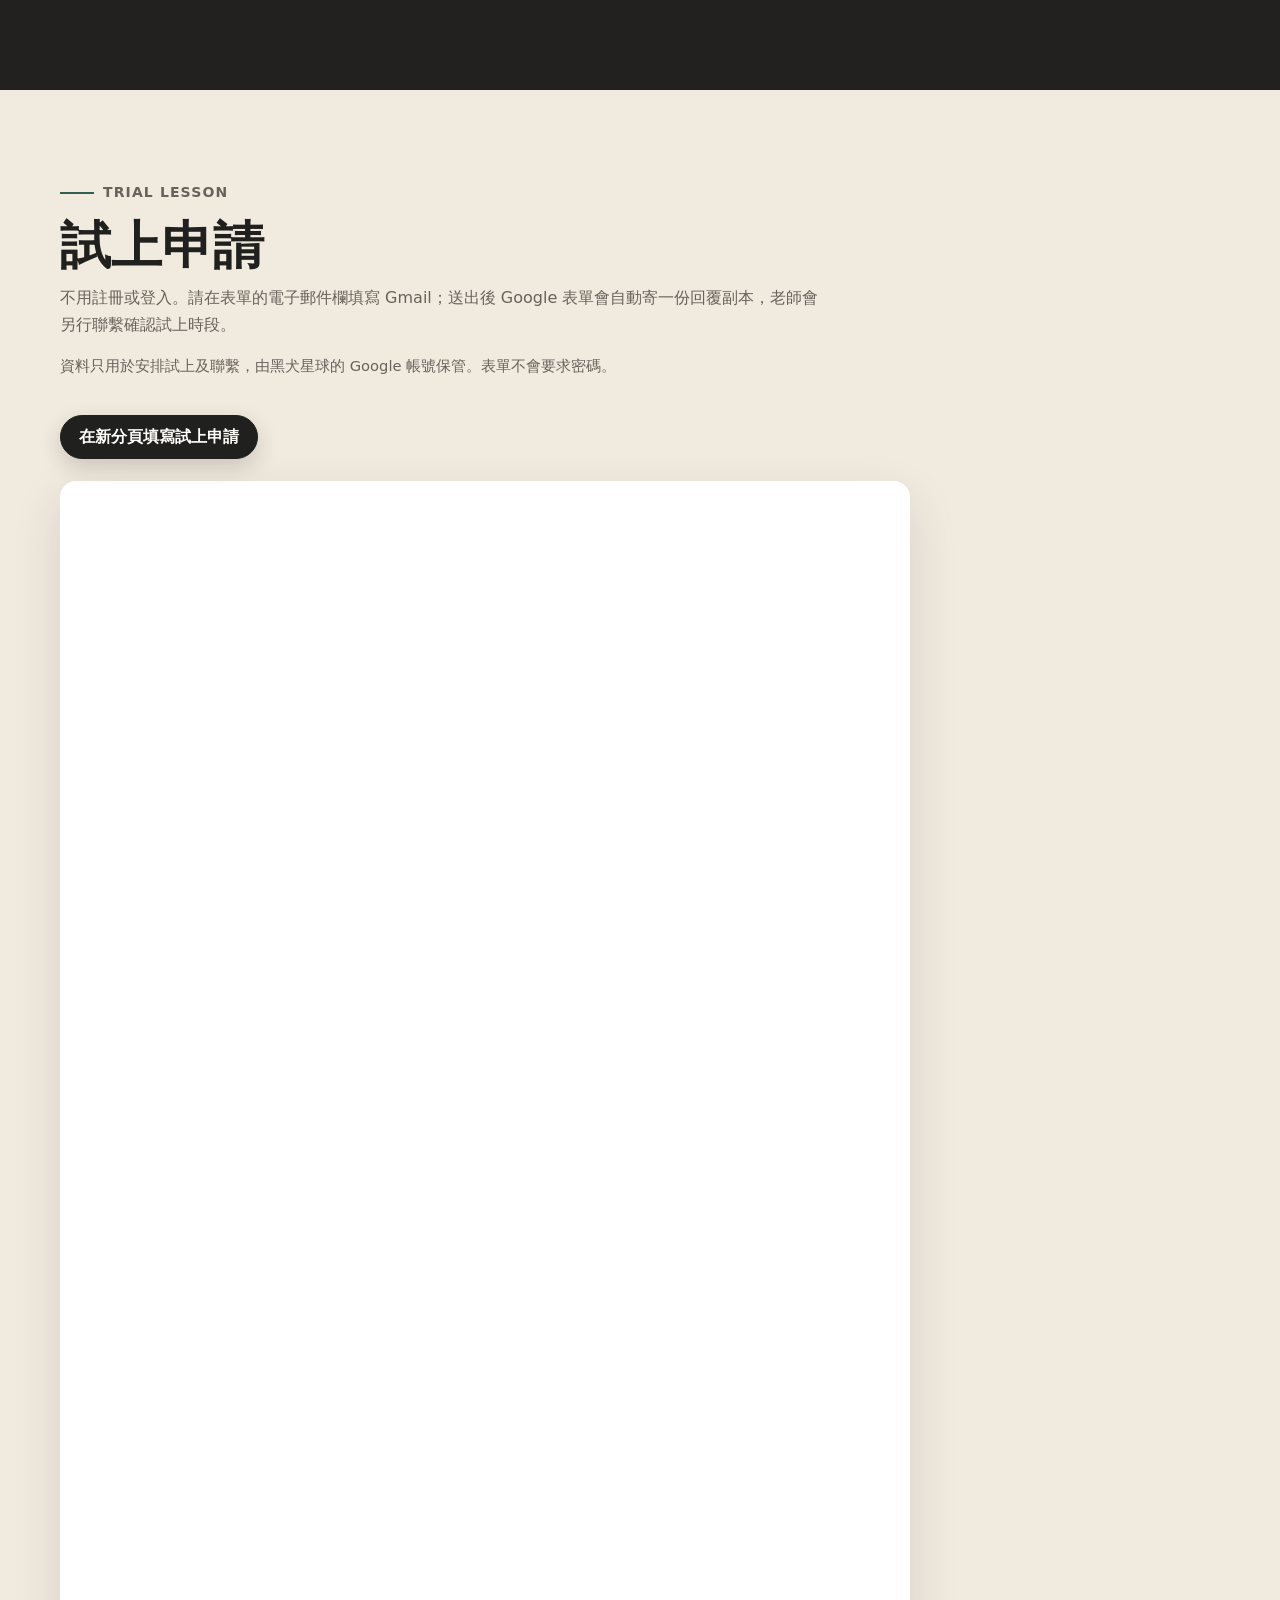
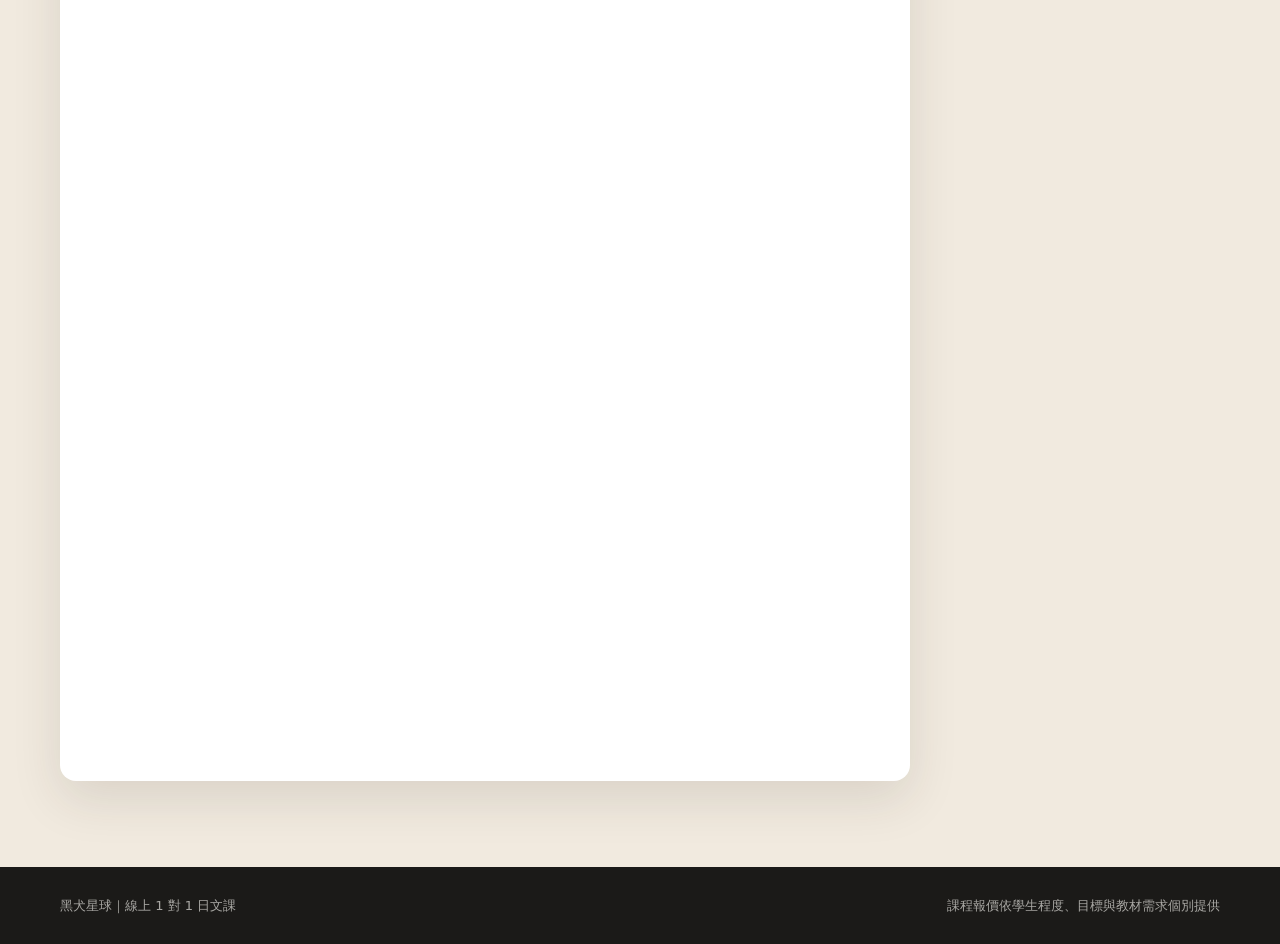
==== commit 27dfb705: "Embed verified Google Form instead of custom script" ====
--- a/index.html
+++ b/index.html
@@ -775,26 +775,10 @@
     .apply-intro h2 { margin-bottom: 12px; }
     .apply-intro p { color: var(--muted); }
     .apply-note { margin-top: 12px; font-size: .92rem; }
-    .trial-form { max-width: 850px; padding: clamp(22px, 4vw, 40px); border: 1px solid var(--line); border-radius: 16px; background: var(--white); box-shadow: var(--shadow); }
-    .trial-grid { display: grid; grid-template-columns: repeat(2, minmax(0, 1fr)); gap: 20px; }
-    .trial-field { display: grid; gap: 8px; align-content: start; }
-    .trial-field.wide { grid-column: 1 / -1; }
-    .trial-field > span, .trial-field legend { font-weight: 700; }
-    .trial-field small { color: var(--muted); }
-    .trial-field input, .trial-field select, .trial-field textarea { width: 100%; border: 1px solid var(--line); border-radius: 8px; padding: 12px 13px; color: var(--ink); background: #fff; font: inherit; }
-    .trial-field textarea { resize: vertical; min-height: 100px; }
-    .trial-field input:focus, .trial-field select:focus, .trial-field textarea:focus { outline: 2px solid var(--green); outline-offset: 1px; }
-    .trial-field fieldset { border: 0; padding: 0; margin: 0; }
-    .choice-grid { display: flex; flex-wrap: wrap; gap: 10px; margin-top: 10px; }
-    .choice-grid label { display: inline-flex; align-items: center; gap: 7px; padding: 8px 12px; border: 1px solid var(--line); border-radius: 100px; cursor: pointer; }
-    .choice-grid input { width: auto; margin: 0; accent-color: var(--green); }
-    .trial-actions { margin-top: 28px; padding-top: 22px; border-top: 1px solid var(--line); display: flex; align-items: center; justify-content: space-between; gap: 16px; }
-    .trial-actions p { color: var(--muted); font-size: .9rem; }
-    .trial-error { margin-top: 16px; color: #a92b24; font-weight: 700; }
-    .trial-honeypot { position: absolute; left: -9999px; width: 1px; height: 1px; overflow: hidden; }
-    @media (max-width: 700px) { .trial-grid { grid-template-columns: 1fr; } .trial-field.wide { grid-column: auto; } .trial-actions { align-items: stretch; flex-direction: column; } }
+    .trial-form-link { display: inline-flex; margin: 12px 0 22px; }
+    .google-form-frame { display: block; width: 100%; max-width: 850px; height: 1900px; border: 0; border-radius: 16px; background: #fff; box-shadow: var(--shadow); }
+    @media (max-width: 700px) { .google-form-frame { height: 2150px; } }
   </style>
-  <script defer src="./trial.js"></script>
 </head>
 <body>
   <header class="topbar">
@@ -1177,27 +1161,11 @@
         <div class="apply-intro">
           <p class="eyebrow">Trial lesson</p>
           <h2 id="apply-title">試上申請</h2>
-          <p>不用註冊或登入。填寫後會寄確認信到你的 Gmail；老師會另行聯繫確認試上時段。</p>
-          <p class="apply-note">請留下正確資訊，方便黑犬聯絡你。表單不會要求密碼。</p>
-        </div>
-        <form id="trial-form" class="trial-form" method="post">
-          <div class="trial-grid">
-            <label class="trial-field"><span>怎麼稱呼你？ *</span><input name="name" required maxlength="80" autocomplete="name" placeholder="你的名字或暱稱"></label>
-            <label class="trial-field"><span>Gmail 帳號 *</span><input name="email" type="email" required maxlength="120" autocomplete="email" inputmode="email" pattern="[A-Za-z0-9._%+\-]+@gmail\.com" title="請填寫 @gmail.com 信箱" placeholder="name@gmail.com"><small>確認信會寄到這個信箱。</small></label>
-            <label class="trial-field"><span>目前日文程度 *</span><select name="level" required><option value="">請選擇</option><option>沒有學過</option><option>50 音程度</option><option>初級／N5</option><option>初中級／N4</option><option>中級／N3</option><option>中高級／N2</option><option>高級／N1</option><option>不確定，想讓老師幫我評估</option></select></label>
-            <label class="trial-field"><span>希望上課的時間 *</span><input name="availability" required maxlength="200" placeholder="例如：平日晚上、週六下午"></label>
-            <label class="trial-field wide"><span>為什麼想學日文？ *</span><textarea name="reason" required maxlength="1200" rows="3" placeholder="例如：喜歡動漫、追星、旅遊或日本文化"></textarea></label>
-            <label class="trial-field wide"><span>學日文的目標是什麼？ *</span><textarea name="goal" required maxlength="1200" rows="3" placeholder="例如：想考 N3、想在日本旅行時能自然溝通"></textarea></label>
-            <label class="trial-field wide"><span>你希望可以從課程中學到什麼？ *</span><textarea name="learningWish" required maxlength="1200" rows="3" placeholder="例如：搞懂文法、練習會話、閱讀或開心學日文"></textarea></label>
-            <div class="trial-field wide"><fieldset><legend>從哪邊知道黑犬？ *</legend><div class="choice-grid"><label><input type="radio" name="source" value="黑犬星球痞客邦" required>黑犬星球痞客邦</label><label><input type="radio" name="source" value="學日文大小事podcast">學日文大小事podcast</label><label><input type="radio" name="source" value="黑犬星球ＩＧ">黑犬星球ＩＧ</label><label><input type="radio" name="source" value="Threads">Threads</label><label><input type="radio" name="source" value="其他">其他</label></div></fieldset></div>
-            <label class="trial-field wide" id="other-source-field" hidden><span>其他來源 *</span><input name="otherSource" maxlength="120" placeholder="請告訴我們從哪裡知道黑犬"></label>
-            <label class="trial-field"><span>方便聯絡的 IG 帳號（選填）</span><input name="instagram" maxlength="120" placeholder="@你的帳號"></label>
-            <label class="trial-field"><span>其他想跟黑犬說的話（選填）</span><textarea name="message" maxlength="1200" rows="3"></textarea></label>
-          </div>
-          <div class="trial-honeypot" aria-hidden="true"><label>請勿填寫此欄 <input name="website" tabindex="-1" autocomplete="off"></label></div>
-          <div class="trial-actions"><p>資料只用於安排試上及聯繫，保存在黑犬星球的 Google 試算表。送出後會寄確認信；如需更改試上時間，請私訊「黑犬星球」IG。</p><button class="button" type="submit">送出試上申請</button></div>
-          <p id="trial-error" class="trial-error" role="alert" hidden></p>
-        </form>
+          <p>不用註冊或登入。請在表單的電子郵件欄填寫 Gmail；送出後 Google 表單會自動寄一份回覆副本，老師會另行聯繫確認試上時段。</p>
+          <p class="apply-note">資料只用於安排試上及聯繫，由黑犬星球的 Google 帳號保管。表單不會要求密碼。</p>
+        </div>
+        <a class="button trial-form-link" href="https://docs.google.com/forms/d/e/1FAIpQLSebP49dSdqlEI1WH5Nd7KZwYuxhdrafJ_IhHvDjGUvb2KHJDQ/viewform" target="_blank" rel="noopener noreferrer">在新分頁填寫試上申請</a>
+        <iframe class="google-form-frame" title="黑犬星球日文試上申請表" src="https://docs.google.com/forms/d/e/1FAIpQLSebP49dSdqlEI1WH5Nd7KZwYuxhdrafJ_IhHvDjGUvb2KHJDQ/viewform?embedded=true" loading="lazy">載入 Google 表單中…</iframe>
       </div>
     </section>
   </main>
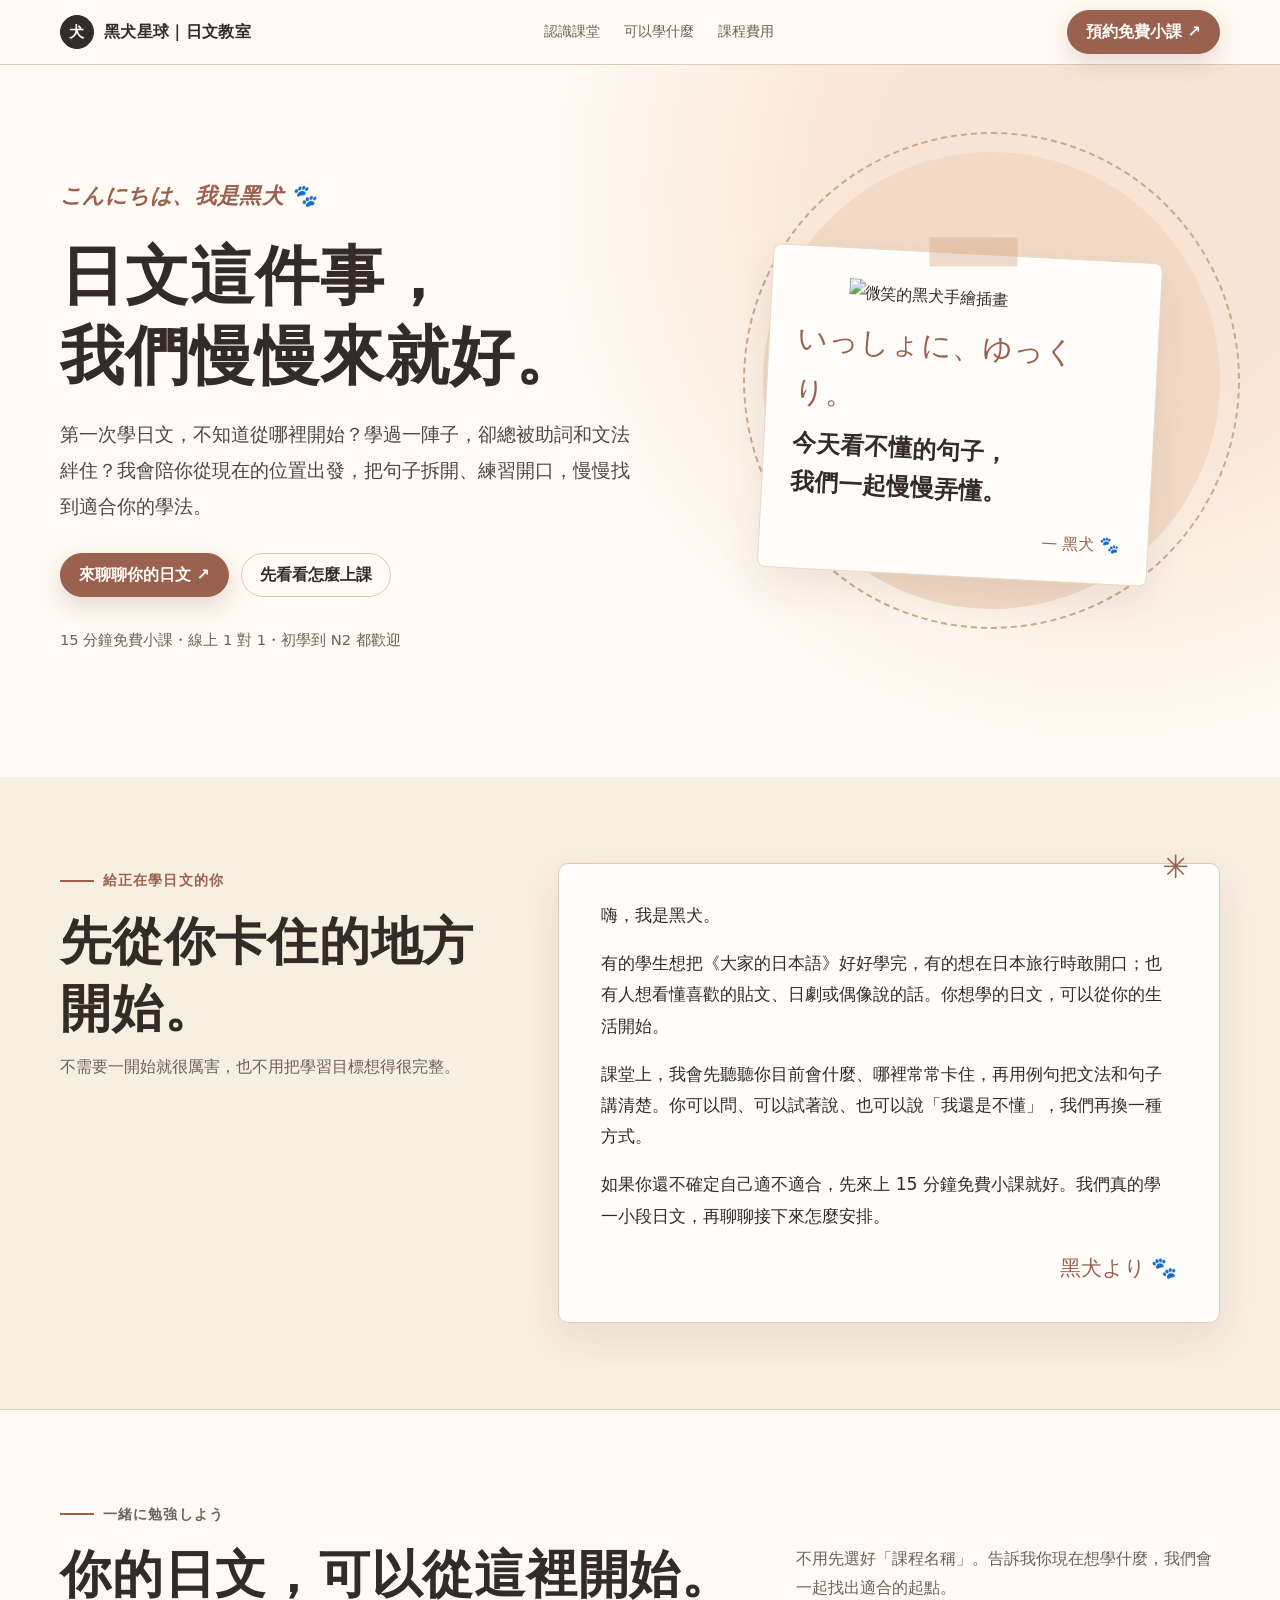
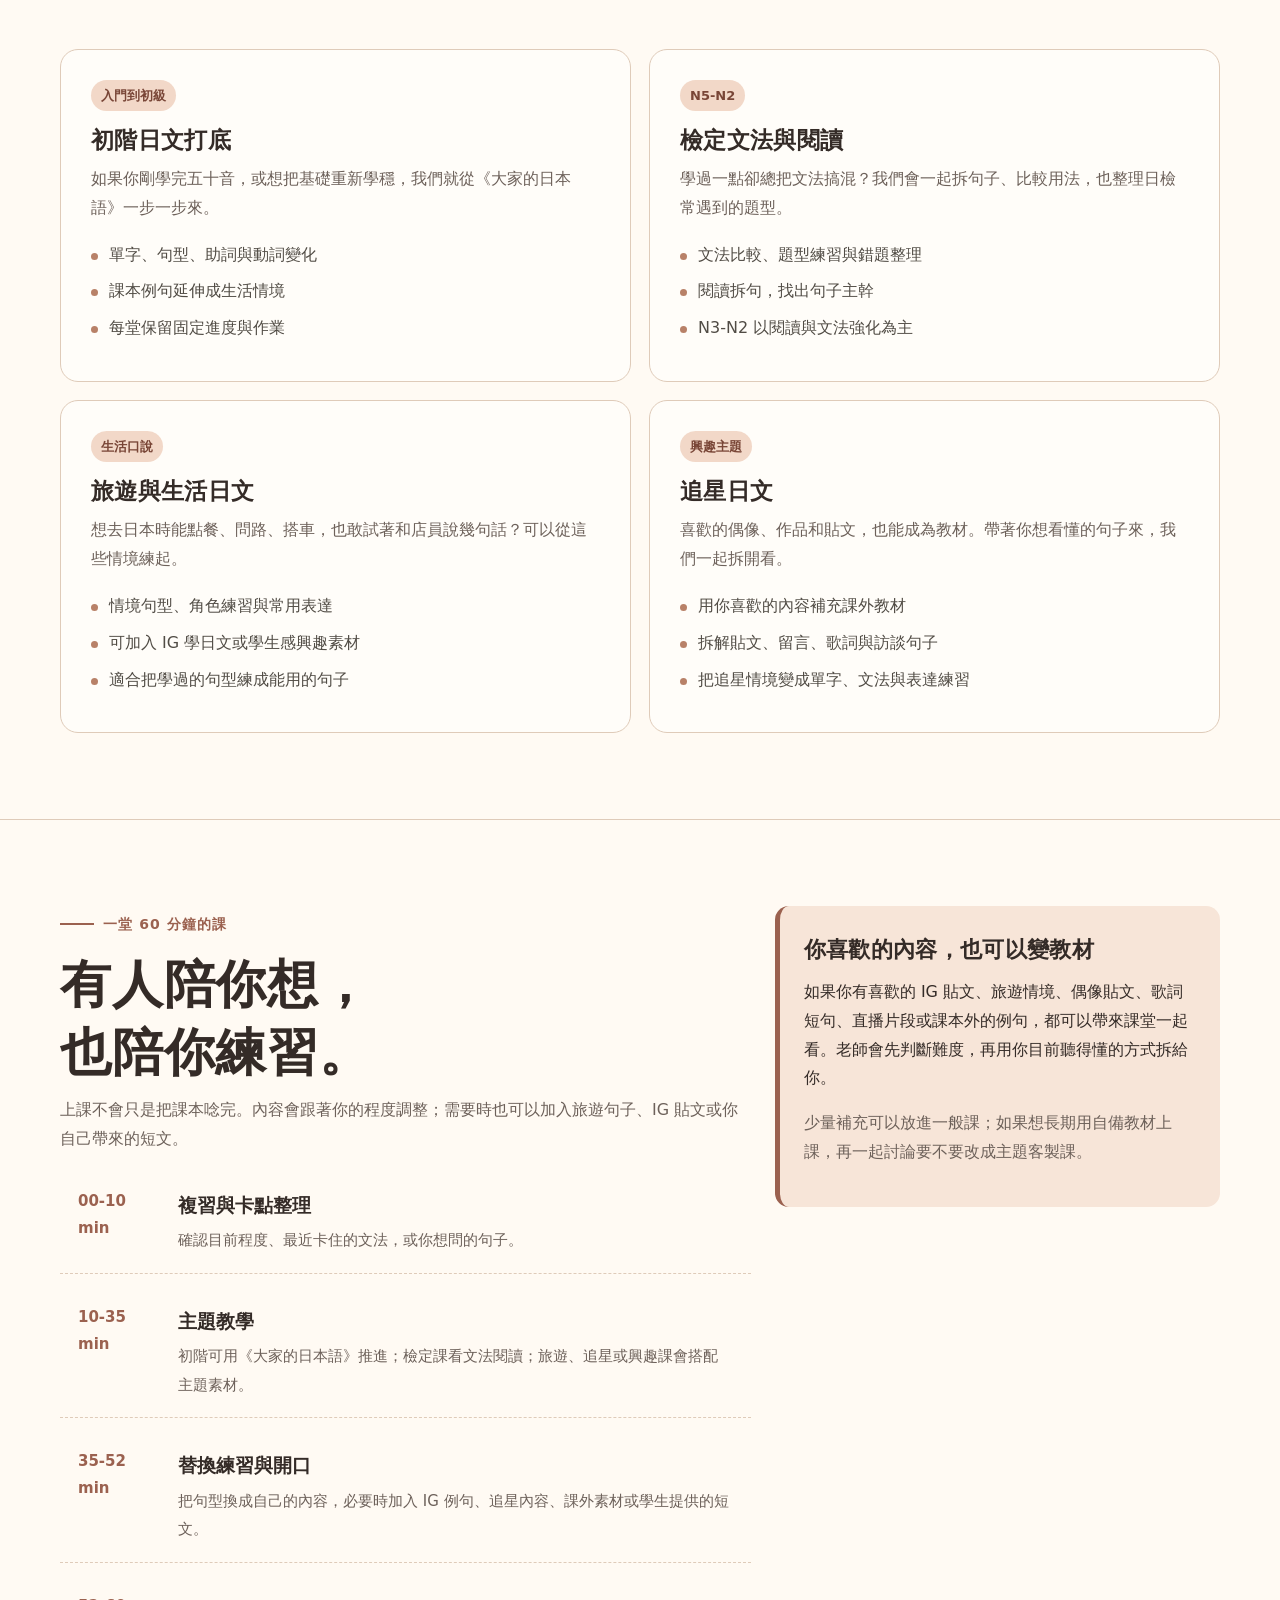
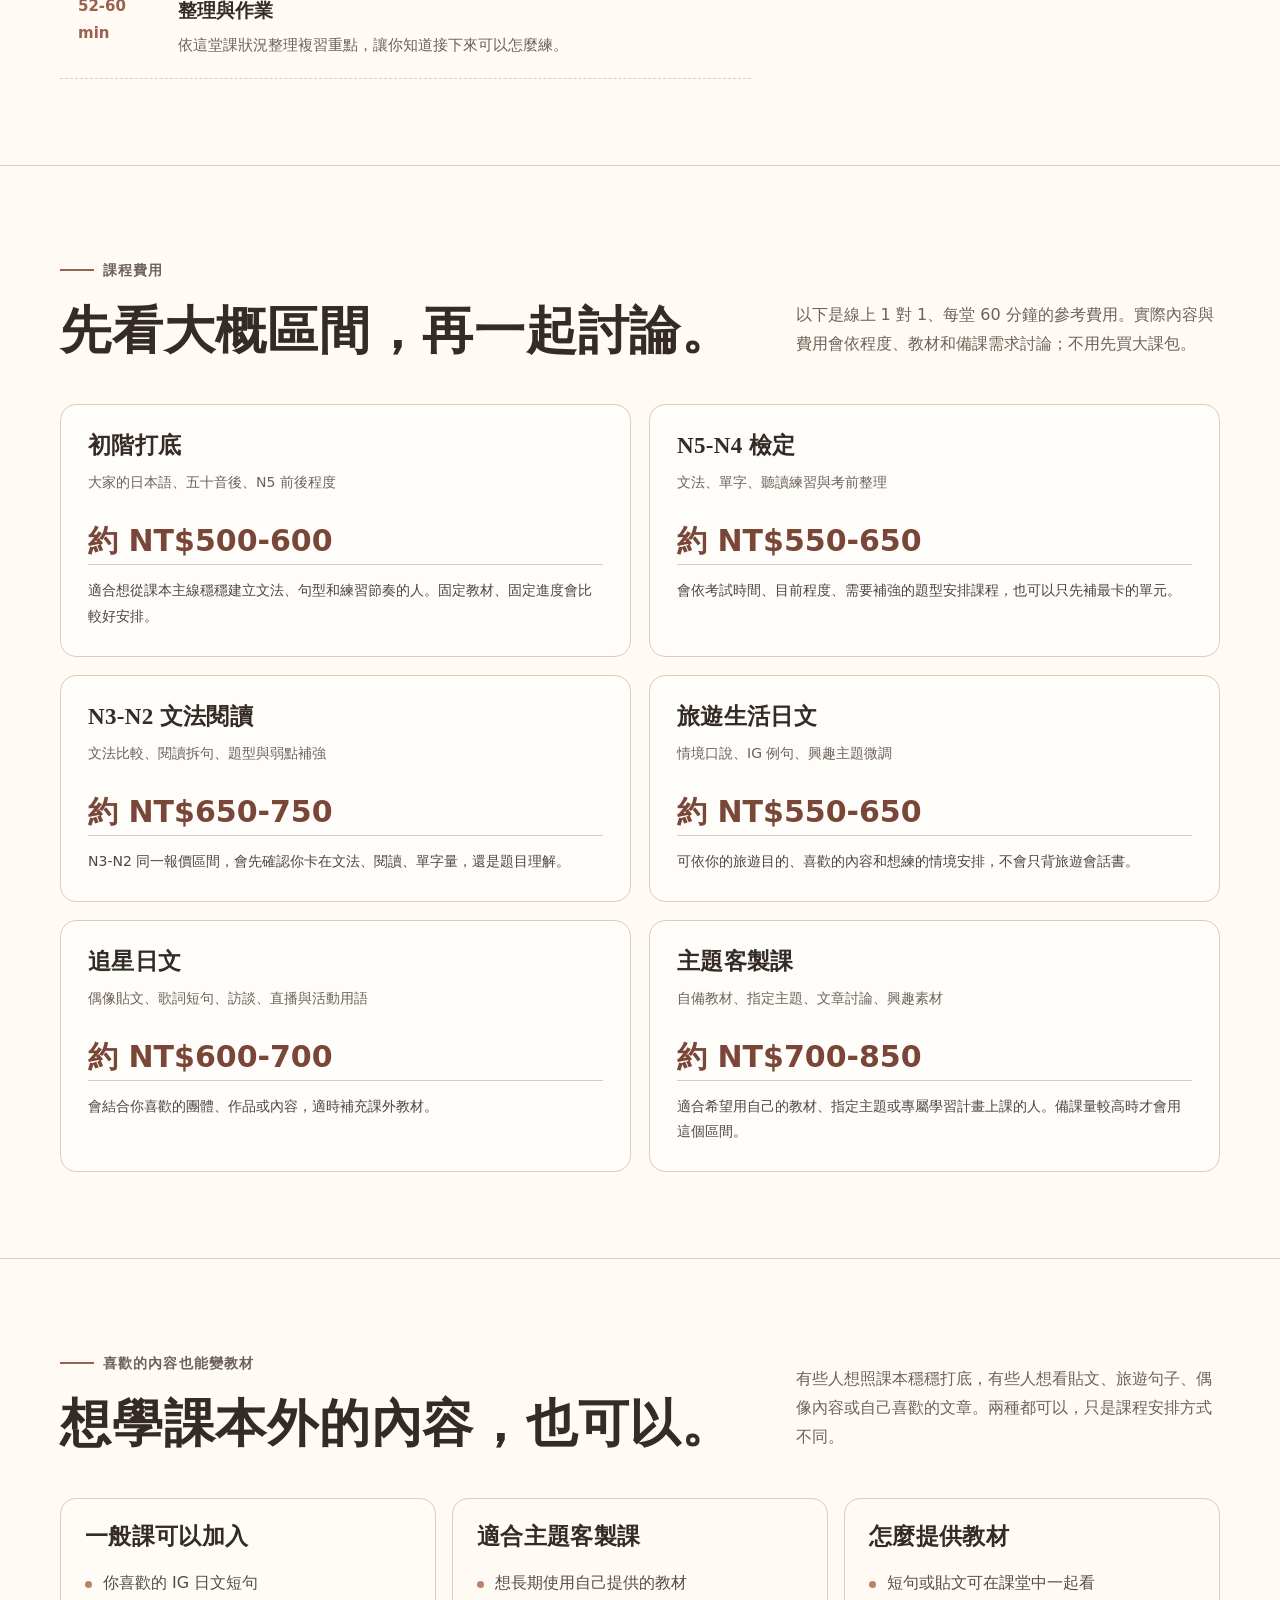
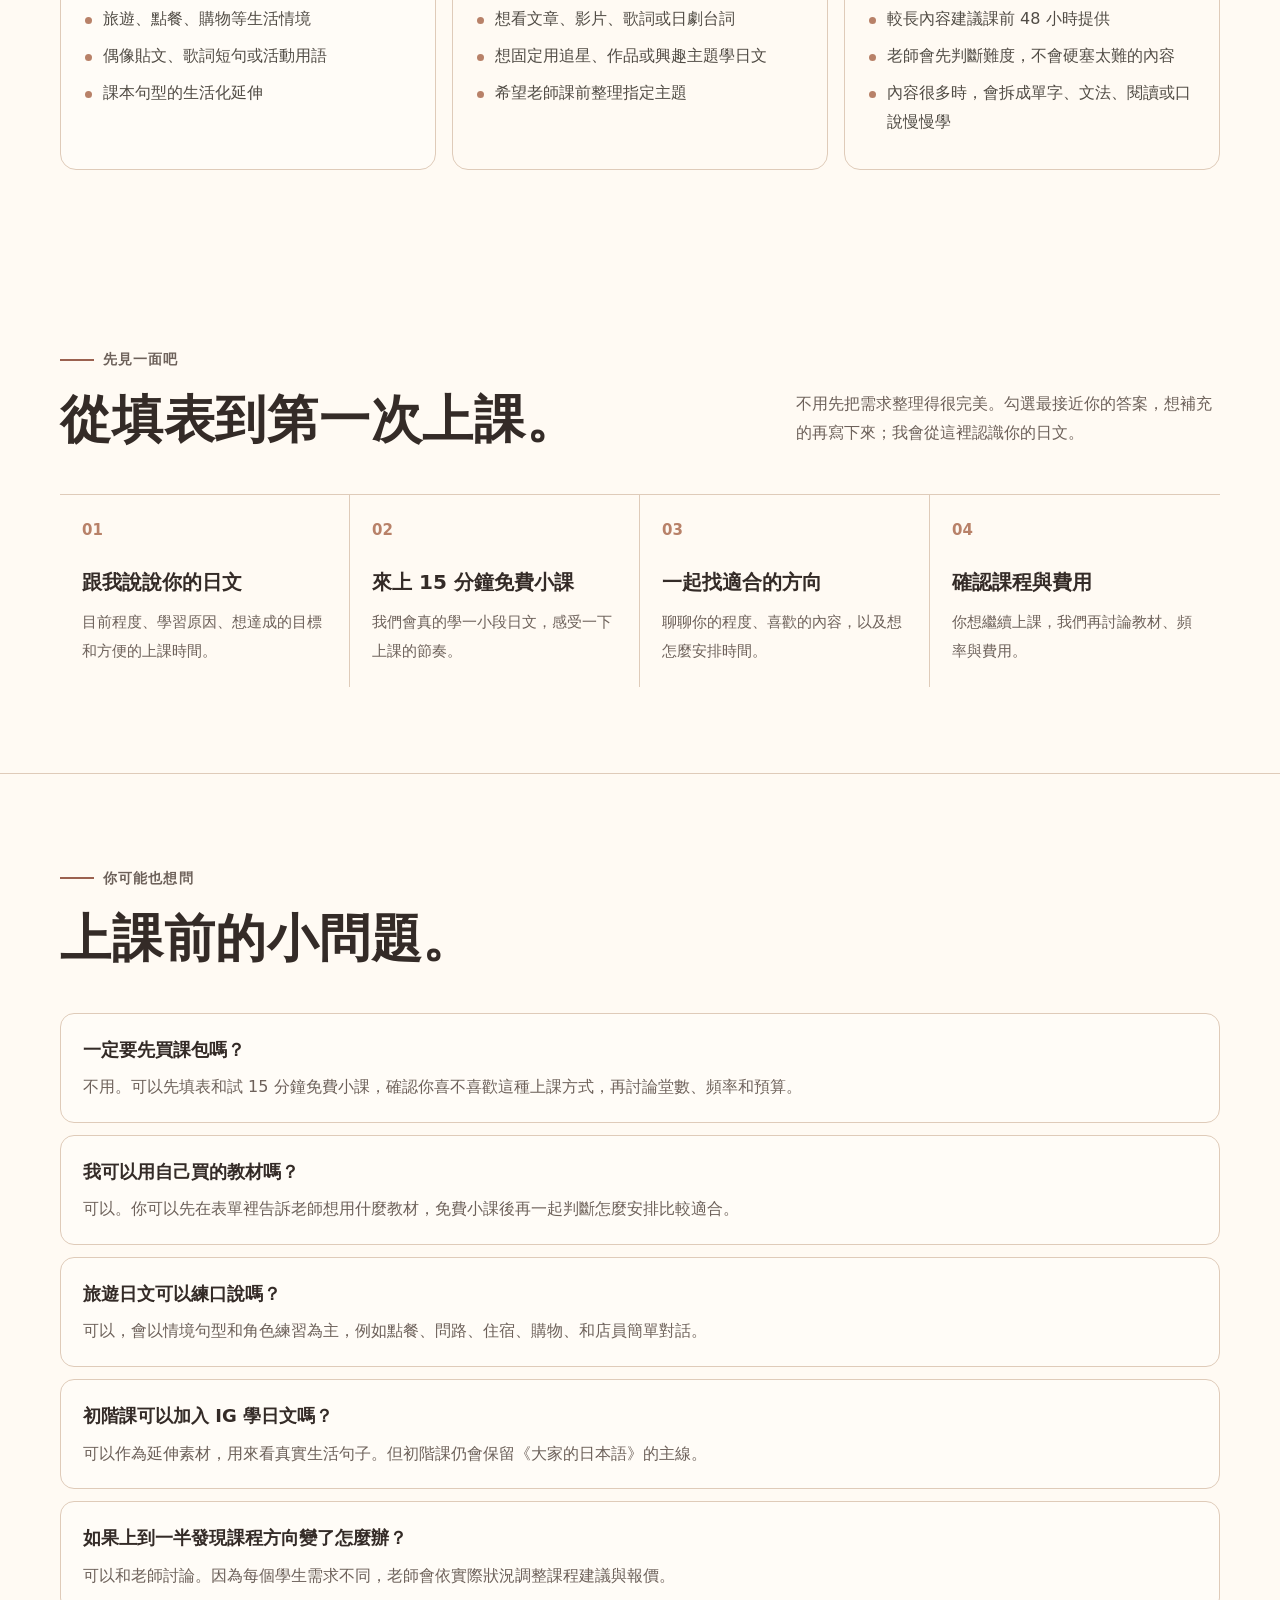
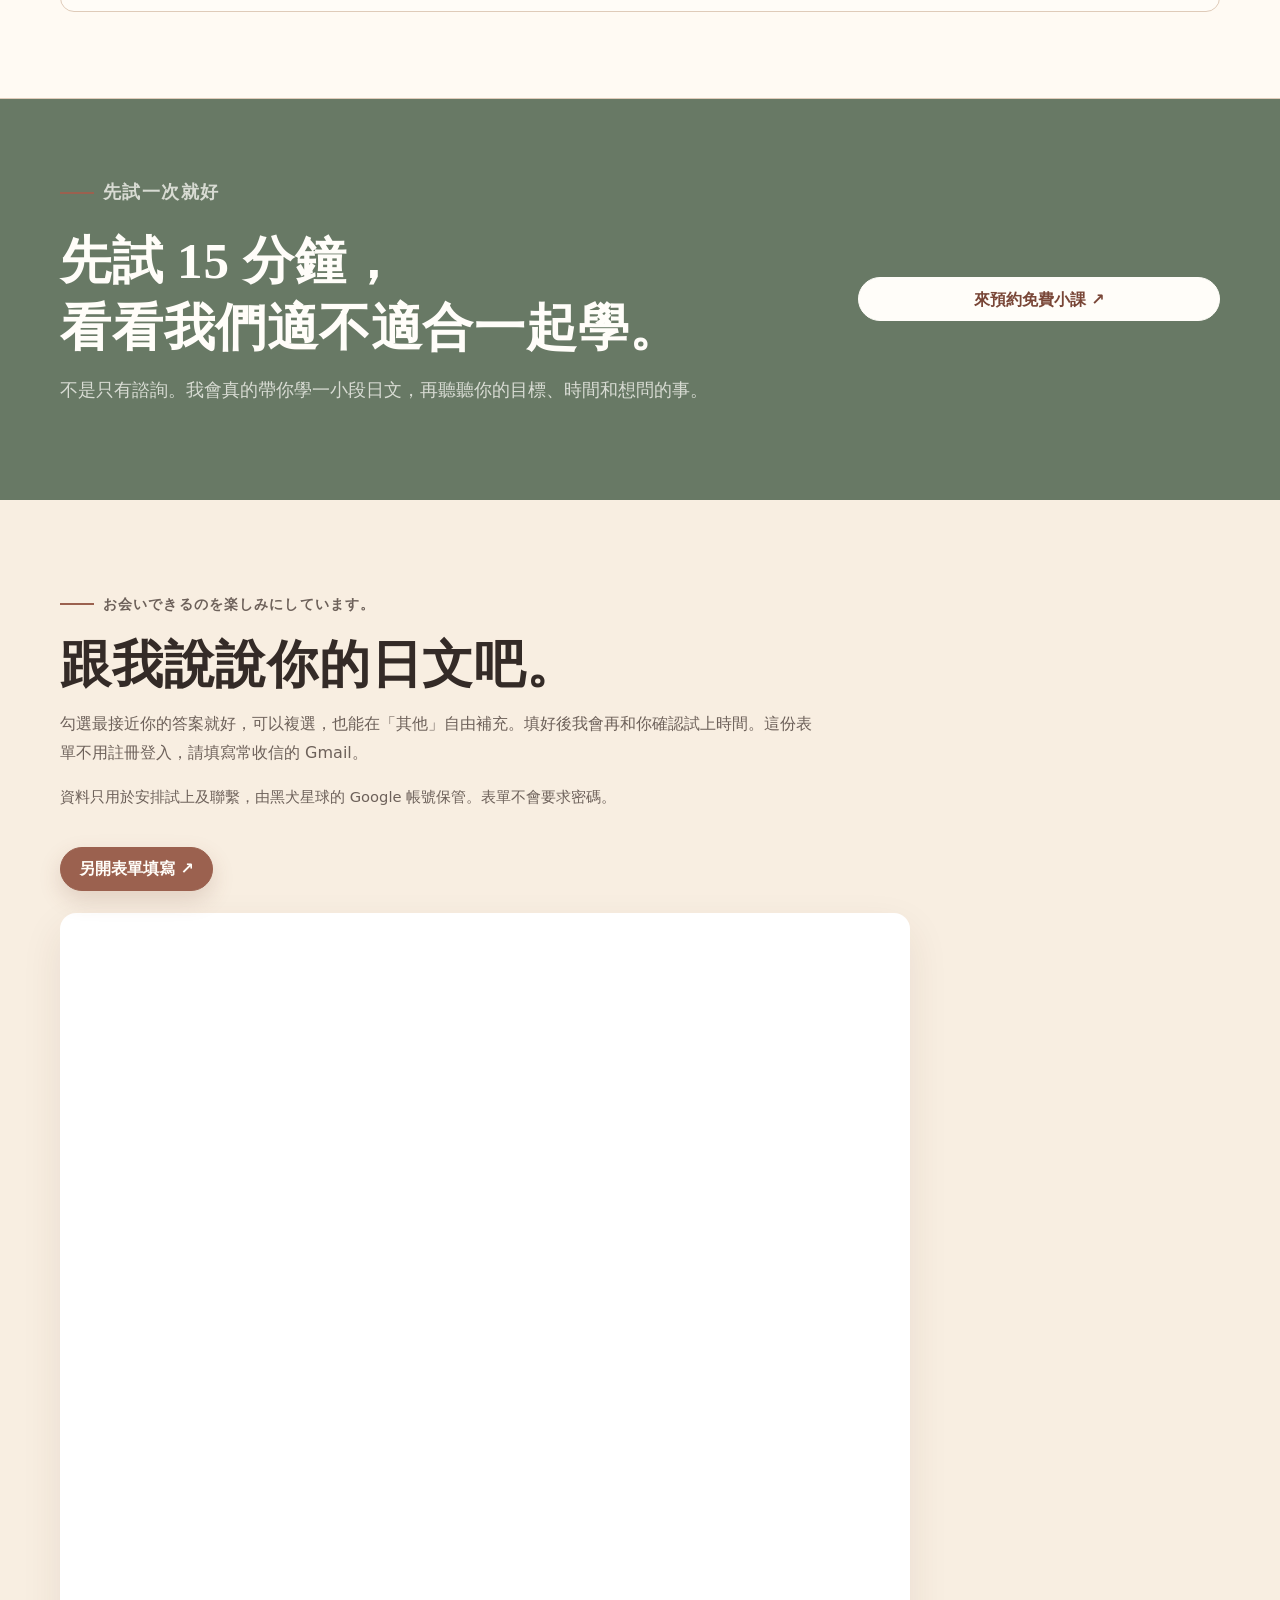
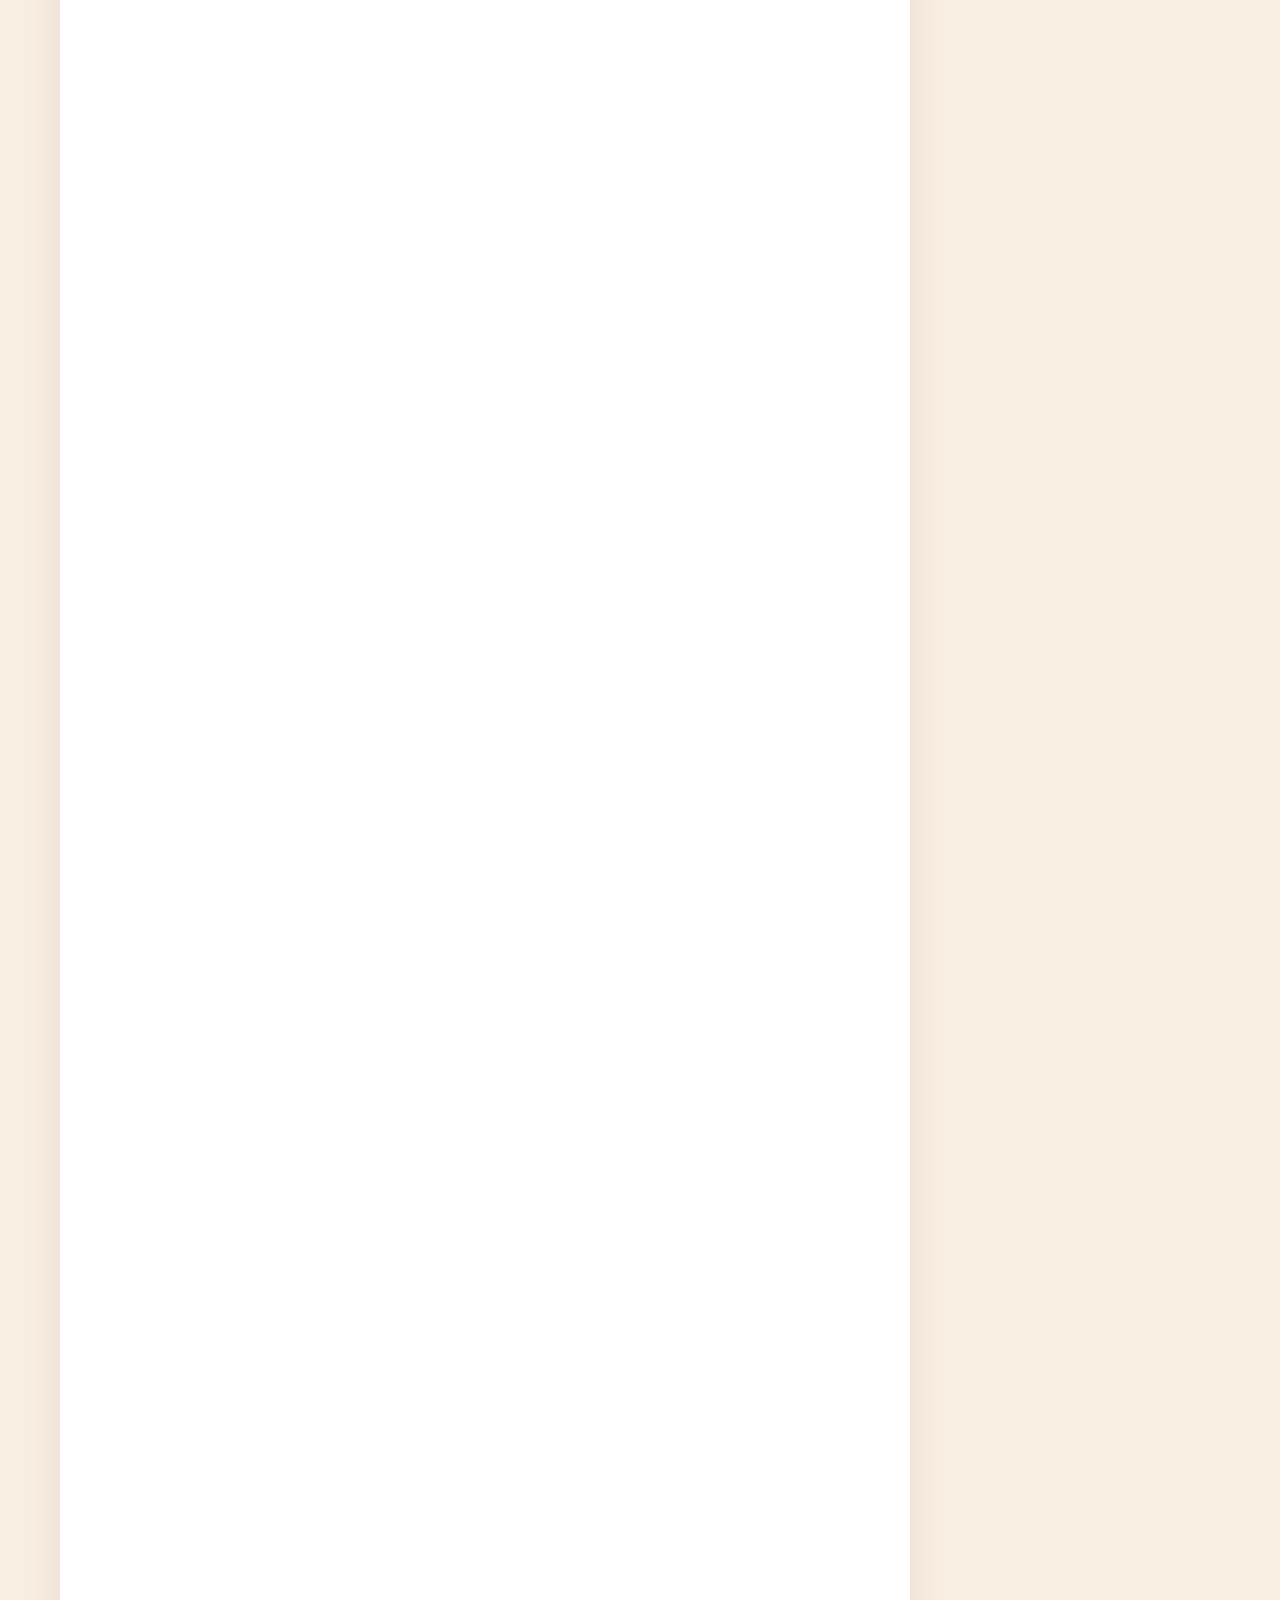
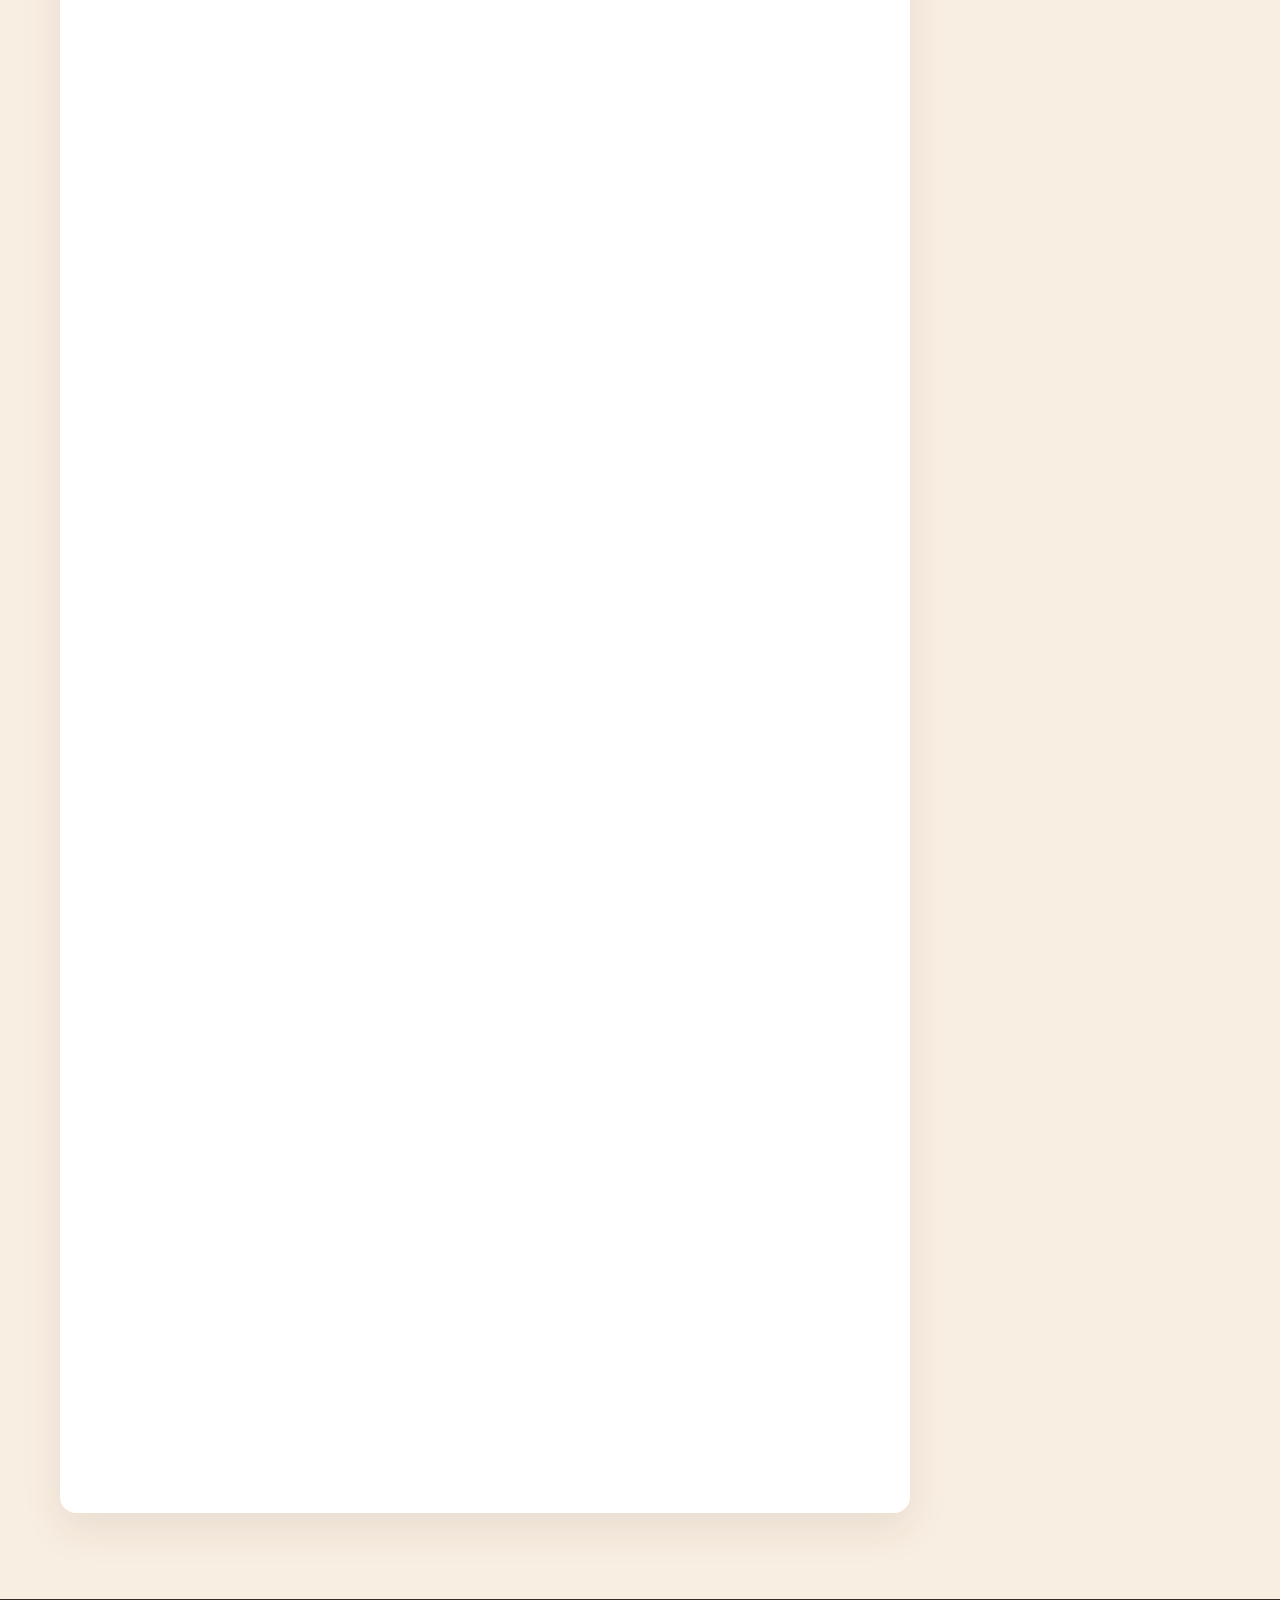
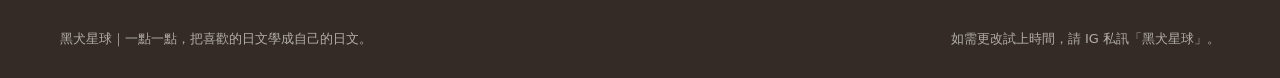
==== commit 4b7e57c1: "Refresh Blackdog lesson page and trial form" ====
--- a/index.html
+++ b/index.html
@@ -4,13 +4,13 @@
   <meta charset="utf-8">
   <meta name="viewport" content="width=device-width, initial-scale=1">
   <link rel="icon" href="./favicon.svg" type="image/svg+xml">
-  <title>黑犬星球｜線上 1 對 1 日文課｜初學到 N2 日文學習</title>
-  <meta name="description" content="黑犬星球提供線上 1 對 1 日文課，適合初學、N5-N2、旅遊日文與追星日文。先填表預約 15 分鐘免費小課，實際感受老師怎麼把日文講懂，再依需求和預算討論課程。">
+  <title>黑犬星球｜陪你慢慢學日文・線上 1 對 1 日文課</title>
+  <meta name="description" content="こんにちは，我是黑犬。從五十音、大家的日本語、N5–N2，到旅遊和追星日文，陪你把卡住的地方慢慢弄懂。先填表預約 15 分鐘免費小課。">
   <meta name="robots" content="index, follow">
-  <meta name="theme-color" content="#315f52">
+  <meta name="theme-color" content="#9b614f">
   <meta property="og:type" content="website">
-  <meta property="og:title" content="黑犬星球｜線上 1 對 1 日文課">
-  <meta property="og:description" content="適合初學到 N2。先填表預約 15 分鐘免費小課，實際感受老師怎麼帶你把日文學懂。">
+  <meta property="og:title" content="黑犬星球｜陪你慢慢學日文">
+  <meta property="og:description" content="先來上 15 分鐘免費小課，看看我們適不適合一起學日文。">
   <meta property="og:locale" content="zh_TW">
   <script type="application/ld+json">
     {
@@ -776,24 +776,78 @@
     .apply-intro p { color: var(--muted); }
     .apply-note { margin-top: 12px; font-size: .92rem; }
     .trial-form-link { display: inline-flex; margin: 12px 0 22px; }
-    .google-form-frame { display: block; width: 100%; max-width: 850px; height: 1900px; border: 0; border-radius: 16px; background: #fff; box-shadow: var(--shadow); }
-    @media (max-width: 700px) { .google-form-frame { height: 2150px; } }
+    .google-form-frame { display: block; width: 100%; max-width: 850px; height: 3800px; border: 0; border-radius: 16px; background: #fff; box-shadow: var(--shadow); }
+    @media (max-width: 700px) { .google-form-frame { height: 4250px; } }
+
+    /* 黑犬的筆記本：奶油紙色、陶土色與手寫感留白。 */
+    :root { --ink:#342b27; --muted:#6d615a; --line:#dfcbb9; --paper:#fffaf3; --soft:#f8eee1; --white:#fffdf9; --green:#9b614f; --green-soft:#f2d8c8; --red:#a75f4c; --gold:#b88168; --shadow:0 16px 42px rgba(77,49,35,.09); --radius:16px; }
+    body { line-height:1.8; }
+    h1,h2,h3 { font-family:"Iowan Old Style","Songti TC","Noto Serif TC",serif; letter-spacing:.015em; }
+    h1 { font-size:clamp(2.7rem,5vw,4rem); line-height:1.25; }
+    h2 { line-height:1.32; }
+    .topbar { background:rgba(255,250,243,.94); border-color:var(--line); }
+    .button { background:var(--green); border-color:var(--green); box-shadow:0 9px 22px rgba(121,70,55,.18); }
+    .button:hover { background:#794637; border-color:#794637; }
+    .button.secondary { border-color:var(--line); }
+    .hero { padding:70px 0 82px; background:radial-gradient(circle at 86% 18%,#f8e4d4 0 18%,transparent 44%),var(--paper); }
+    .hero-grid { grid-template-columns:minmax(0,1fr) minmax(340px,.9fr); gap:64px; }
+    .hero .eyebrow { font-family:"Iowan Old Style","Songti TC",serif; font-style:italic; font-size:1.35rem; text-transform:none; letter-spacing:.02em; }
+    .hero .eyebrow::before { display:none; }
+    .lead { font-size:1.18rem; line-height:1.9; }
+    .hero-footnote { color:var(--muted); font-size:.92rem; margin:28px 0 0; }
+    .study-visual { display:grid; place-items:center; min-height:560px; }
+    .hero-halo { position:absolute; width:88%; aspect-ratio:1; border-radius:50%; background:#f2dac6; top:3%; right:0; }
+    .hero-halo::before { content:""; position:absolute; inset:-20px; border:2px dashed #cda98e; border-radius:50%; }
+    .teacher-note { position:relative; z-index:1; width:min(390px,86%); padding:30px 28px 23px; background:var(--white); border:1px solid #e6d8c9; border-radius:8px; transform:rotate(3deg); box-shadow:var(--shadow); }
+    .teacher-note::before { content:""; position:absolute; width:88px; height:29px; top:-17px; left:40%; background:rgba(208,160,126,.38); transform:rotate(-3deg); }
+    .dog-illustration { display:block; width:235px; max-width:100%; height:auto; margin:0 auto 8px; }
+    .japanese-note { display:block; color:var(--green); font-family:"Iowan Old Style","Songti TC",serif; font-size:1.85rem; }
+    .teacher-note strong { display:block; margin-top:5px; font-family:"Iowan Old Style","Songti TC",serif; font-size:1.48rem; line-height:1.65; }
+    .signature { display:block; margin-top:14px; text-align:right; color:var(--green); }
+    .teacher-letter { background:#f8eee1; }
+    .letter-grid { display:grid; grid-template-columns:.78fr 1.22fr; gap:75px; align-items:start; }
+    .letter-paper { position:relative; padding:36px 42px; background:var(--white); border:1px solid var(--line); border-radius:10px; box-shadow:var(--shadow); font-size:1.08rem; }
+    .letter-paper::before { content:"✳"; position:absolute; top:-25px; right:30px; color:var(--green); font-size:2rem; }
+    .letter-paper p:last-child { margin-bottom:0; }
+    .letter-sign { text-align:right; color:var(--green); font-family:"Iowan Old Style","Songti TC",serif; font-size:1.3rem; }
+    .band { background:var(--paper); }
+    .cards { grid-template-columns:repeat(2,minmax(0,1fr)); gap:18px; }
+    .card { min-height:290px; padding:30px; border-radius:18px; background:var(--white); }
+    .tag { background:var(--green-soft); color:#794637; }
+    .route { border:0; border-bottom:1px dashed var(--line); border-radius:0; background:transparent; }
+    .notice { background:#f7e5d8; border-color:var(--green); border-radius:14px; }
+    .pricing { grid-template-columns:repeat(2,minmax(0,1fr)); gap:18px; }
+    .price-card,.price-card.featured { padding:27px; border-color:var(--line); border-radius:16px; background:var(--white); box-shadow:none; }
+    .price { color:#794637; font-size:30px; }
+    .rule-box { border-radius:16px; }
+    .rule-box:nth-child(2),.rule-box:nth-child(3) { background:#fffaf3; }
+    .steps { gap:0; border-top:1px solid var(--line); }
+    .step { min-height:0; border:0; border-right:1px solid var(--line); border-radius:0; background:transparent; }
+    .step:last-child { border-right:0; }
+    .faq-item { border-radius:14px; }
+    .cta { background:#687965; }
+    .cta .button { color:#794637; }
+    .apply-section { background:#f8eee1; }
+    .apply-intro h2 { font-size:clamp(2.2rem,4vw,3.7rem); }
+    .trial-form-link { background:var(--green); }
+    footer { background:#342b27; }
+    @media(max-width:980px) { .hero-grid,.letter-grid { grid-template-columns:1fr; gap:36px; } .study-visual { min-height:470px; } .steps { grid-template-columns:repeat(2,minmax(0,1fr)); } .step:nth-child(2) { border-right:0; } }
+    @media(max-width:640px) { .nav .button { min-height:40px; padding:8px 11px; font-size:.82rem; white-space:nowrap; } .brand { font-size:.9rem; } .hero { padding:42px 0 54px; } .hero-grid { gap:22px; } .study-visual { min-height:425px; } .teacher-note { padding:22px; width:85%; } .dog-illustration { width:195px; } .japanese-note { font-size:1.46rem; } .letter-paper { padding:27px 24px; } .cards,.pricing,.steps { grid-template-columns:1fr; } .card { min-height:0; } .step { border-right:0; border-bottom:1px solid var(--line); } .step:last-child { border-bottom:0; } .google-form-frame { height:4250px; } }
   </style>
 </head>
 <body>
   <header class="topbar">
     <nav class="nav" aria-label="主要導覽">
       <a class="brand" href="#top" aria-label="回到首頁">
-        <span class="mark">日</span>
-        <span>黑犬星球｜線上日文課</span>
+        <span class="mark">犬</span>
+        <span>黑犬星球｜日文教室</span>
       </a>
       <div class="navlinks">
-        <a href="#courses">課程</a>
-        <a href="#process">免費小課</a>
-        <a href="#pricing">報價方式</a>
-        <a href="#rules">教材安排</a>
+        <a href="#about">認識課堂</a>
+        <a href="#courses">可以學什麼</a>
+        <a href="#pricing">課程費用</a>
       </div>
-      <a class="button" href="#apply">填表預約</a>
+      <a class="button" href="#apply">預約免費小課 ↗</a>
     </nav>
   </header>
 
@@ -801,42 +855,32 @@
     <section class="hero">
       <div class="hero-inner hero-grid">
         <div>
-          <p class="eyebrow">Online Japanese Lesson</p>
-          <h1>日文卡住的地方，有人慢慢講到你懂。</h1>
-          <p class="lead">想從《大家的日本語》打底、準備 N5-N2、學旅遊日文，或用追星、IG 貼文、喜歡的內容練日文，都可以先來 15 分鐘免費小課。老師會真的帶你學一小段，再依你的程度、目標和預算討論適合的上課方式。</p>
+          <p class="eyebrow">こんにちは、我是黑犬 🐾</p>
+          <h1>日文這件事，<br>我們慢慢來就好。</h1>
+          <p class="lead">第一次學日文，不知道從哪裡開始？學過一陣子，卻總被助詞和文法絆住？我會陪你從現在的位置出發，把句子拆開、練習開口，慢慢找到適合你的學法。</p>
           <div class="hero-actions">
-            <a class="button" href="#apply">填表預約免費小課</a>
-            <a class="button secondary" href="#courses">先看課程方向</a>
-          </div>
-          <div class="proof-row" aria-label="課程特色">
-            <div class="proof">
-              <strong>好懂</strong>
-              <span>把文法、助詞和句子拆成你聽得懂的說法。</span>
-            </div>
-            <div class="proof">
-              <strong>先試上</strong>
-              <span>15 分鐘免費小課會實際教，不只是諮詢。</span>
-            </div>
-            <div class="proof">
-              <strong>可討論</strong>
-              <span>依你的需求和預算，安排比較適合的教材與堂數。</span>
-            </div>
-          </div>
-        </div>
-
-        <div class="study-visual" aria-label="日文學習教材視覺">
-          <div class="desk-photo"></div>
-          <div class="notebook">
-            <h3>一堂課大概會有什麼</h3>
-            <div class="checkline">文法或句型拆解</div>
-            <div class="checkline">例句、替換練習與作業</div>
-            <div class="checkline">依學生程度調整節奏</div>
-          </div>
-          <div class="mini-card">
-            <b>1:1</b>
-            <span>線上授課，每堂 60 分鐘</span>
-          </div>
-        </div>
+            <a class="button" href="#apply">來聊聊你的日文 ↗</a>
+            <a class="button secondary" href="#about">先看看怎麼上課</a>
+          </div>
+          <p class="hero-footnote">15 分鐘免費小課・線上 1 對 1・初學到 N2 都歡迎</p>
+        </div>
+
+        <div class="study-visual" aria-label="黑犬的手繪小卡片">
+          <div class="hero-halo"></div>
+          <div class="teacher-note">
+            <img class="dog-illustration" src="./blackdog.svg" alt="微笑的黑犬手繪插畫">
+            <span class="japanese-note">いっしょに、ゆっくり。</span>
+            <strong>今天看不懂的句子，<br>我們一起慢慢弄懂。</strong>
+            <span class="signature">— 黑犬 🐾</span>
+          </div>
+        </div>
+      </div>
+    </section>
+
+    <section id="about" class="teacher-letter">
+      <div class="section-inner letter-grid">
+        <div><p class="eyebrow">給正在學日文的你</p><h2>先從你卡住的地方開始。</h2><p class="muted">不需要一開始就很厲害，也不用把學習目標想得很完整。</p></div>
+        <div class="letter-paper"><p>嗨，我是黑犬。</p><p>有的學生想把《大家的日本語》好好學完，有的想在日本旅行時敢開口；也有人想看懂喜歡的貼文、日劇或偶像說的話。你想學的日文，可以從你的生活開始。</p><p>課堂上，我會先聽聽你目前會什麼、哪裡常常卡住，再用例句把文法和句子講清楚。你可以問、可以試著說、也可以說「我還是不懂」，我們再換一種方式。</p><p>如果你還不確定自己適不適合，先來上 15 分鐘免費小課就好。我們真的學一小段日文，再聊聊接下來怎麼安排。</p><p class="letter-sign">黑犬より 🐾</p></div>
       </div>
     </section>
 
@@ -844,17 +888,17 @@
       <div class="section-inner">
         <div class="section-head">
           <div>
-            <p class="eyebrow">Courses</p>
-            <h2>常見課程方向</h2>
-          </div>
-          <p>你不用先很會日文，也不用把目標想得很完整。可以從課本、檢定、旅遊、追星或你喜歡的內容開始，老師會把它整理成你目前學得動的日文。</p>
+            <p class="eyebrow">一緒に勉強しよう</p>
+            <h2>你的日文，可以從這裡開始。</h2>
+          </div>
+          <p>不用先選好「課程名稱」。告訴我你現在想學什麼，我們會一起找出適合的起點。</p>
         </div>
 
         <div class="cards">
           <article class="card">
             <span class="tag">入門到初級</span>
             <h3>初階日文打底</h3>
-            <p>以《大家的日本語》為主軸，適合五十音後、剛開始建立文法與句型的人。</p>
+            <p>如果你剛學完五十音，或想把基礎重新學穩，我們就從《大家的日本語》一步一步來。</p>
             <ul class="list">
               <li>單字、句型、助詞與動詞變化</li>
               <li>課本例句延伸成生活情境</li>
@@ -865,7 +909,7 @@
           <article class="card">
             <span class="tag">N5-N2</span>
             <h3>檢定文法與閱讀</h3>
-            <p>適合想準備 JLPT，或學過但文法容易混在一起的學生。</p>
+            <p>學過一點卻總把文法搞混？我們會一起拆句子、比較用法，也整理日檢常遇到的題型。</p>
             <ul class="list">
               <li>文法比較、題型練習與錯題整理</li>
               <li>閱讀拆句，找出句子主幹</li>
@@ -876,7 +920,7 @@
           <article class="card">
             <span class="tag">生活口說</span>
             <h3>旅遊與生活日文</h3>
-            <p>適合想把學過的句型用在點餐、交通、住宿、購物與簡單交流。</p>
+            <p>想去日本時能點餐、問路、搭車，也敢試著和店員說幾句話？可以從這些情境練起。</p>
             <ul class="list">
               <li>情境句型、角色練習與常用表達</li>
               <li>可加入 IG 學日文或學生感興趣素材</li>
@@ -887,7 +931,7 @@
           <article class="card">
             <span class="tag">興趣主題</span>
             <h3>追星日文</h3>
-            <p>適合想看懂偶像貼文、直播片段、歌詞短句、訪談和活動常見用語的學生。</p>
+            <p>喜歡的偶像、作品和貼文，也能成為教材。帶著你想看懂的句子來，我們一起拆開看。</p>
             <ul class="list">
               <li>用你喜歡的內容補充課外教材</li>
               <li>拆解貼文、留言、歌詞與訪談句子</li>
@@ -901,9 +945,9 @@
     <section>
       <div class="section-inner split">
         <div>
-          <p class="eyebrow">Lesson Map</p>
-          <h2>一堂課大概怎麼進行？</h2>
-          <p class="muted">實際內容會依學生程度調整，但上課不會只是聊天，也不是把課本唸完而已。老師會先抓出你聽不懂或用不出來的地方，再用例句和練習帶你消化。</p>
+          <p class="eyebrow">一堂 60 分鐘的課</p>
+          <h2>有人陪你想，<br>也陪你練習。</h2>
+          <p class="muted">上課不會只是把課本唸完。內容會跟著你的程度調整；需要時也可以加入旅遊句子、IG 貼文或你自己帶來的短文。</p>
           <div class="course-map">
             <div class="route">
               <b>00-10 min</b>
@@ -948,10 +992,10 @@
       <div class="section-inner">
         <div class="section-head">
           <div>
-            <p class="eyebrow">Quotation</p>
-            <h2>先看大概行情，不用一開始做很大決定。</h2>
-          </div>
-          <p>線上 1 對 1 日文課常見行情約落在 NT$600-900 / 小時。這裡會先用比較好入門的方式報價，實際費用可依程度、教材、備課量、堂數和預算討論；不用一開始就買大課包。</p>
+          <p class="eyebrow">課程費用</p>
+            <h2>先看大概區間，再一起討論。</h2>
+          </div>
+          <p>以下是線上 1 對 1、每堂 60 分鐘的參考費用。實際內容與費用會依程度、教材和備課需求討論；不用先買大課包。</p>
         </div>
 
         <div class="pricing">
@@ -1004,8 +1048,8 @@
       <div class="section-inner">
         <div class="section-head">
           <div>
-            <p class="eyebrow">Materials</p>
-            <h2>想學課本外的內容，也可以安排。</h2>
+            <p class="eyebrow">喜歡的內容也能變教材</p>
+            <h2>想學課本外的內容，也可以。</h2>
           </div>
           <p>有些人想照課本穩穩打底，有些人想看貼文、旅遊句子、偶像內容或自己喜歡的文章。兩種都可以，只是課程安排方式不同。</p>
         </div>
@@ -1044,68 +1088,32 @@
       </div>
     </section>
 
-    <section id="fit" class="band">
-      <div class="section-inner">
-        <div class="section-head">
-          <div>
-            <p class="eyebrow">Best Fit</p>
-            <h2>你可能會很適合這樣的上課方式。</h2>
-          </div>
-          <p>這堂課不是要你一開始就很會，而是陪你把卡住的地方整理清楚，再慢慢把日文用出來。</p>
-        </div>
-
-        <div class="fit-grid">
-          <div class="fit good">
-            <h3>很適合這樣的學生</h3>
-            <ul class="list">
-              <li>初學者，想把文法從頭學穩</li>
-              <li>學過一點，但助詞、動詞變化一直混亂</li>
-              <li>準備 N5-N2，需要有人幫忙整理盲點</li>
-              <li>想用日文旅遊、看懂簡單貼文、追星內容或生活句子</li>
-              <li>需要老師用中文解釋清楚，而不是只用日文聊天</li>
-            </ul>
-          </div>
-
-          <div class="fit limit">
-            <h3>如果你有這些目標，先聊聊</h3>
-            <ul class="list">
-              <li>N2 以上高階衝刺或 N1 專門準備</li>
-              <li>商務簡報、面試、工作文件等明確任務</li>
-              <li>想要全日文自由會話練習</li>
-              <li>想大量翻譯文章、論文或公司文件</li>
-              <li>需要特別密集的發音或口說訓練</li>
-            </ul>
-          </div>
-        </div>
-      </div>
-    </section>
-
     <section id="process">
       <div class="section-inner">
         <div class="section-head">
           <div>
-            <p class="eyebrow">How It Works</p>
-            <h2>預約流程</h2>
-          </div>
-          <p>你不用先把需求整理得很完美。先填一份簡單表單，老師會用免費小課了解你的程度和學習方向，再一起討論適合的課程。</p>
+            <p class="eyebrow">先見一面吧</p>
+            <h2>從填表到第一次上課。</h2>
+          </div>
+          <p>不用先把需求整理得很完美。勾選最接近你的答案，想補充的再寫下來；我會從這裡認識你的日文。</p>
         </div>
 
         <div class="steps">
           <div class="step">
-            <strong>填簡單表單</strong>
-            <span>目前程度、為什麼喜歡日文、想學哪一類日文、是否有想用的教材。</span>
+            <strong>跟我說說你的日文</strong>
+            <span>目前程度、學習原因、想達成的目標和方便的上課時間。</span>
           </div>
           <div class="step">
-            <strong>15 分鐘免費小課</strong>
-            <span>不是只聊天，老師會實際帶你看一小段日文，讓你感受上課方式。</span>
+            <strong>來上 15 分鐘免費小課</strong>
+            <span>我們會真的學一小段日文，感受一下上課的節奏。</span>
           </div>
           <div class="step">
-            <strong>細談學習方向</strong>
-            <span>依你的程度、興趣、時間和目標，討論適合的主線與教材。</span>
+            <strong>一起找適合的方向</strong>
+            <span>聊聊你的程度、喜歡的內容，以及想怎麼安排時間。</span>
           </div>
           <div class="step">
-            <strong>提供個別報價</strong>
-            <span>每位學生需求不同，老師會再提供適合你的課程方案與費用。</span>
+            <strong>確認課程與費用</strong>
+            <span>你想繼續上課，我們再討論教材、頻率與費用。</span>
           </div>
         </div>
       </div>
@@ -1115,8 +1123,8 @@
       <div class="section-inner">
         <div class="section-head">
           <div>
-            <p class="eyebrow">FAQ</p>
-            <h2>常見問題</h2>
+            <p class="eyebrow">你可能也想問</p>
+            <h2>上課前的小問題。</h2>
           </div>
         </div>
 
@@ -1148,23 +1156,23 @@
     <section id="contact" class="cta">
       <div class="section-inner">
         <div>
-          <p class="eyebrow">Start</p>
-          <h2>先試 15 分鐘，看看這種講法你聽不聽得懂。</h2>
-          <p>表單會先了解你的程度、為什麼喜歡日文、想學哪一類日文，以及有沒有想用的教材。小課後再一起細談課程方向、上課頻率與適合你的預算。</p>
-        </div>
-        <a class="button" href="#apply">填寫預約表單</a>
+          <p class="eyebrow">先試一次就好</p>
+          <h2>先試 15 分鐘，<br>看看我們適不適合一起學。</h2>
+          <p>不是只有諮詢。我會真的帶你學一小段日文，再聽聽你的目標、時間和想問的事。</p>
+        </div>
+        <a class="button" href="#apply">來預約免費小課 ↗</a>
       </div>
     </section>
 
     <section id="apply" class="apply-section" aria-labelledby="apply-title">
       <div class="section-inner">
         <div class="apply-intro">
-          <p class="eyebrow">Trial lesson</p>
-          <h2 id="apply-title">試上申請</h2>
-          <p>不用註冊或登入。請在表單的電子郵件欄填寫 Gmail；送出後 Google 表單會自動寄一份回覆副本，老師會另行聯繫確認試上時段。</p>
+          <p class="eyebrow">お会いできるのを楽しみにしています。</p>
+          <h2 id="apply-title">跟我說說你的日文吧。</h2>
+          <p>勾選最接近你的答案就好，可以複選，也能在「其他」自由補充。填好後我會再和你確認試上時間。這份表單不用註冊登入，請填寫常收信的 Gmail。</p>
           <p class="apply-note">資料只用於安排試上及聯繫，由黑犬星球的 Google 帳號保管。表單不會要求密碼。</p>
         </div>
-        <a class="button trial-form-link" href="https://docs.google.com/forms/d/e/1FAIpQLSebP49dSdqlEI1WH5Nd7KZwYuxhdrafJ_IhHvDjGUvb2KHJDQ/viewform" target="_blank" rel="noopener noreferrer">在新分頁填寫試上申請</a>
+        <a class="button trial-form-link" href="https://docs.google.com/forms/d/e/1FAIpQLSebP49dSdqlEI1WH5Nd7KZwYuxhdrafJ_IhHvDjGUvb2KHJDQ/viewform" target="_blank" rel="noopener noreferrer">另開表單填寫 ↗</a>
         <iframe class="google-form-frame" title="黑犬星球日文試上申請表" src="https://docs.google.com/forms/d/e/1FAIpQLSebP49dSdqlEI1WH5Nd7KZwYuxhdrafJ_IhHvDjGUvb2KHJDQ/viewform?embedded=true" loading="lazy">載入 Google 表單中…</iframe>
       </div>
     </section>
@@ -1172,8 +1180,8 @@
 
   <footer>
     <div class="section-inner">
-      <span>黑犬星球｜線上 1 對 1 日文課</span>
-      <span>課程報價依學生程度、目標與教材需求個別提供</span>
+      <span>黑犬星球｜一點一點，把喜歡的日文學成自己的日文。</span>
+      <span>如需更改試上時間，請 IG 私訊「黑犬星球」。</span>
     </div>
   </footer>
 </body>
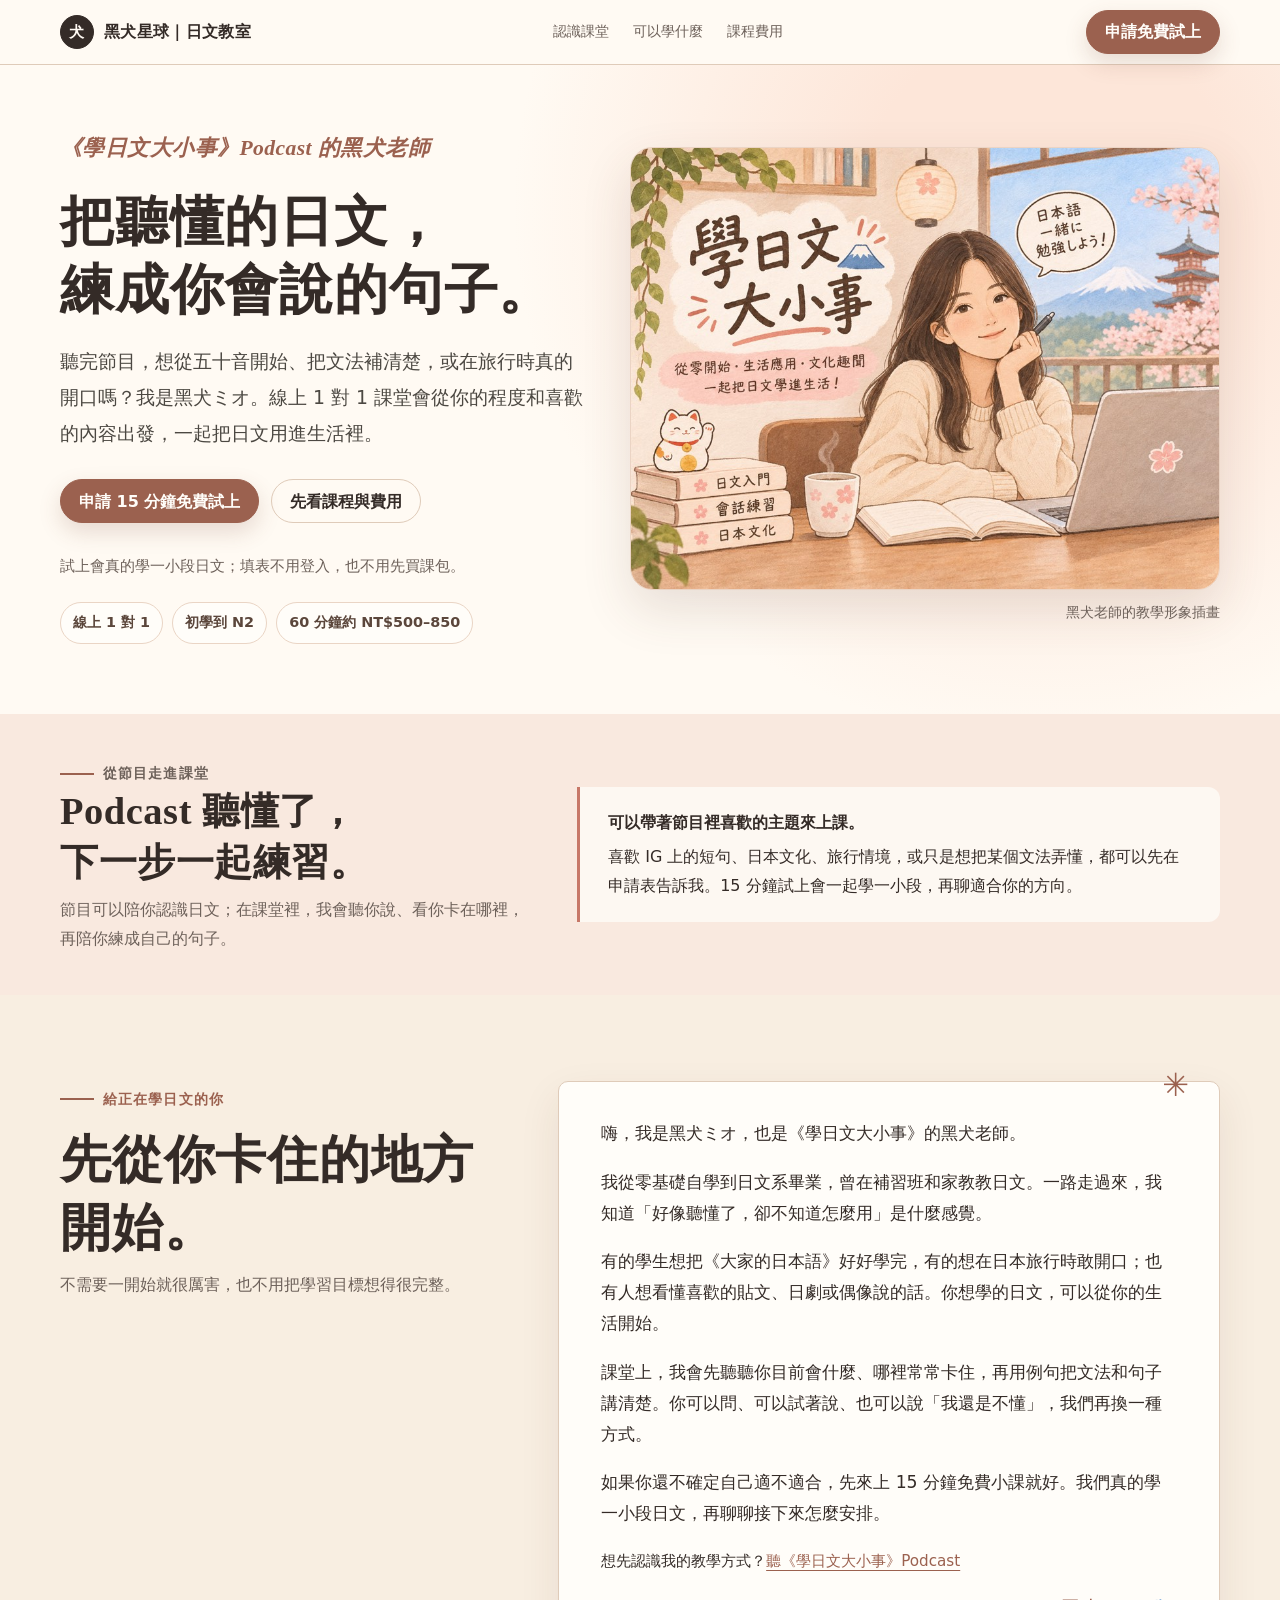
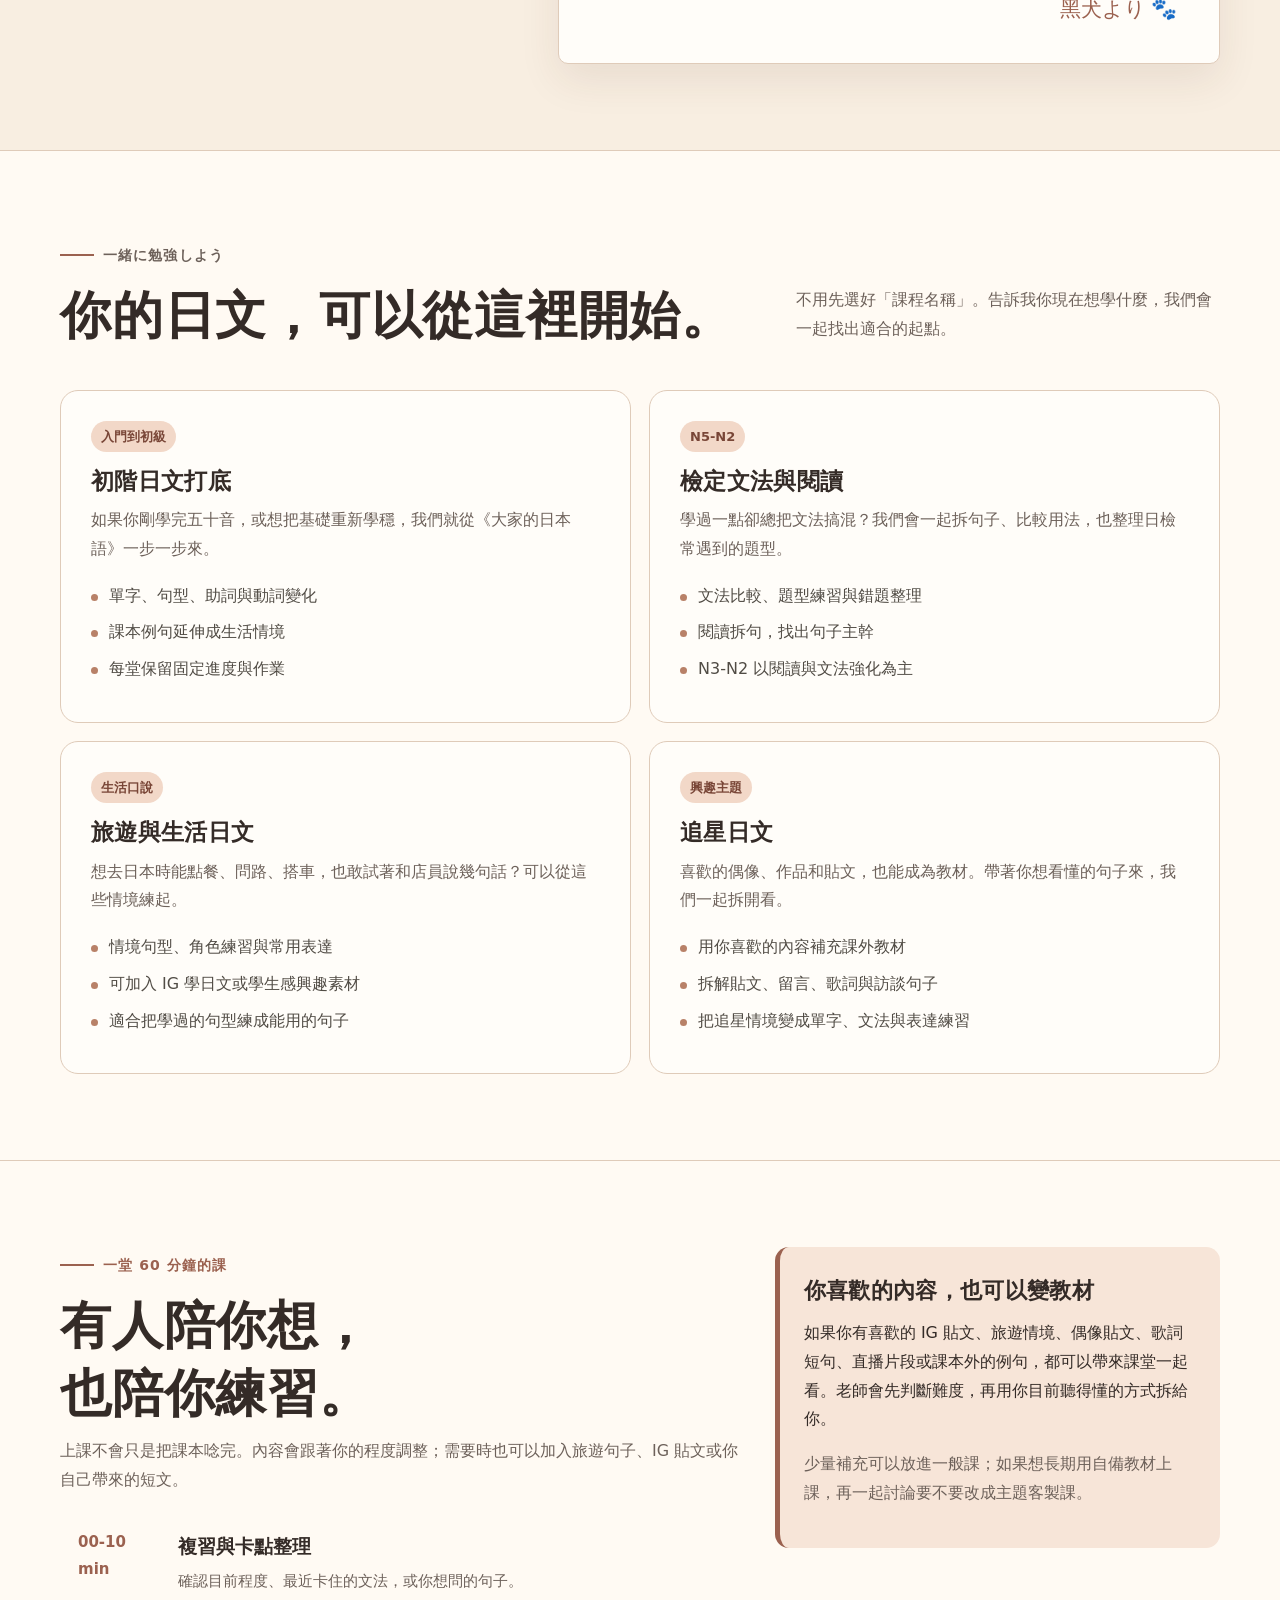
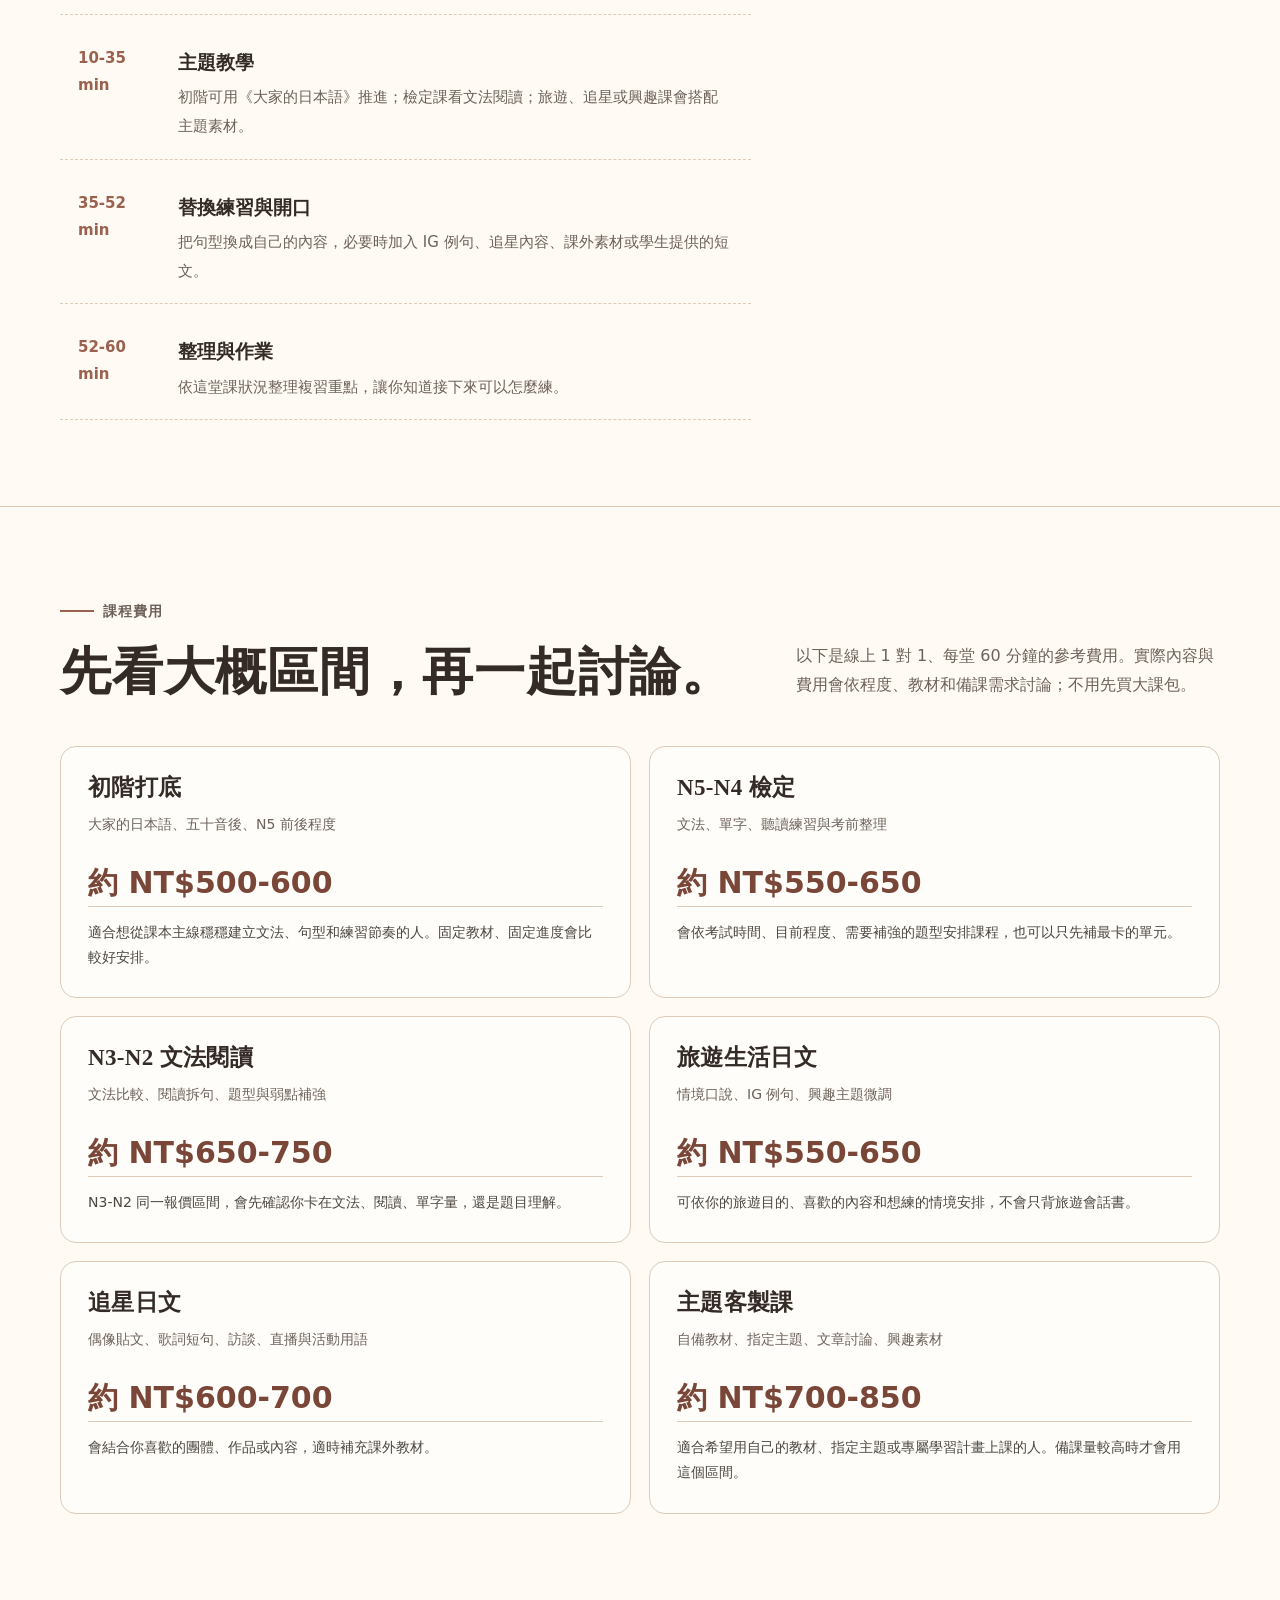
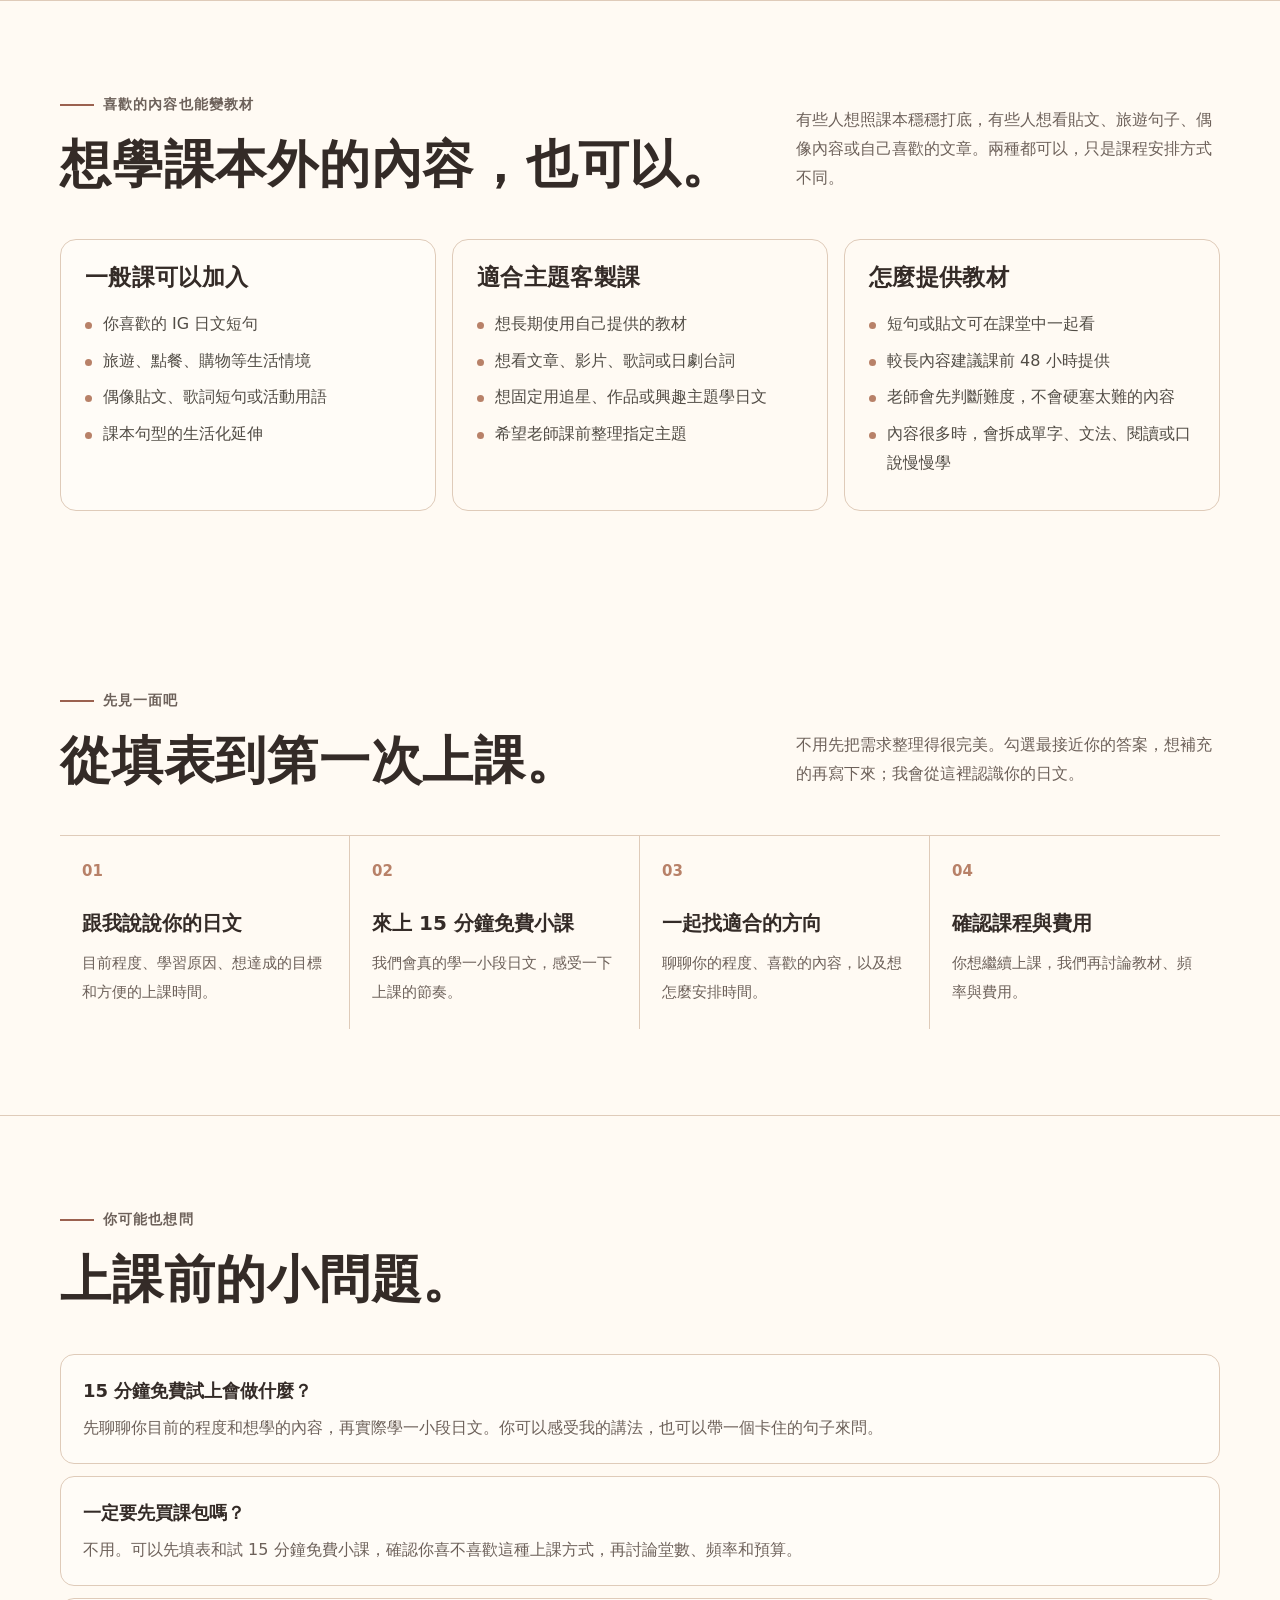
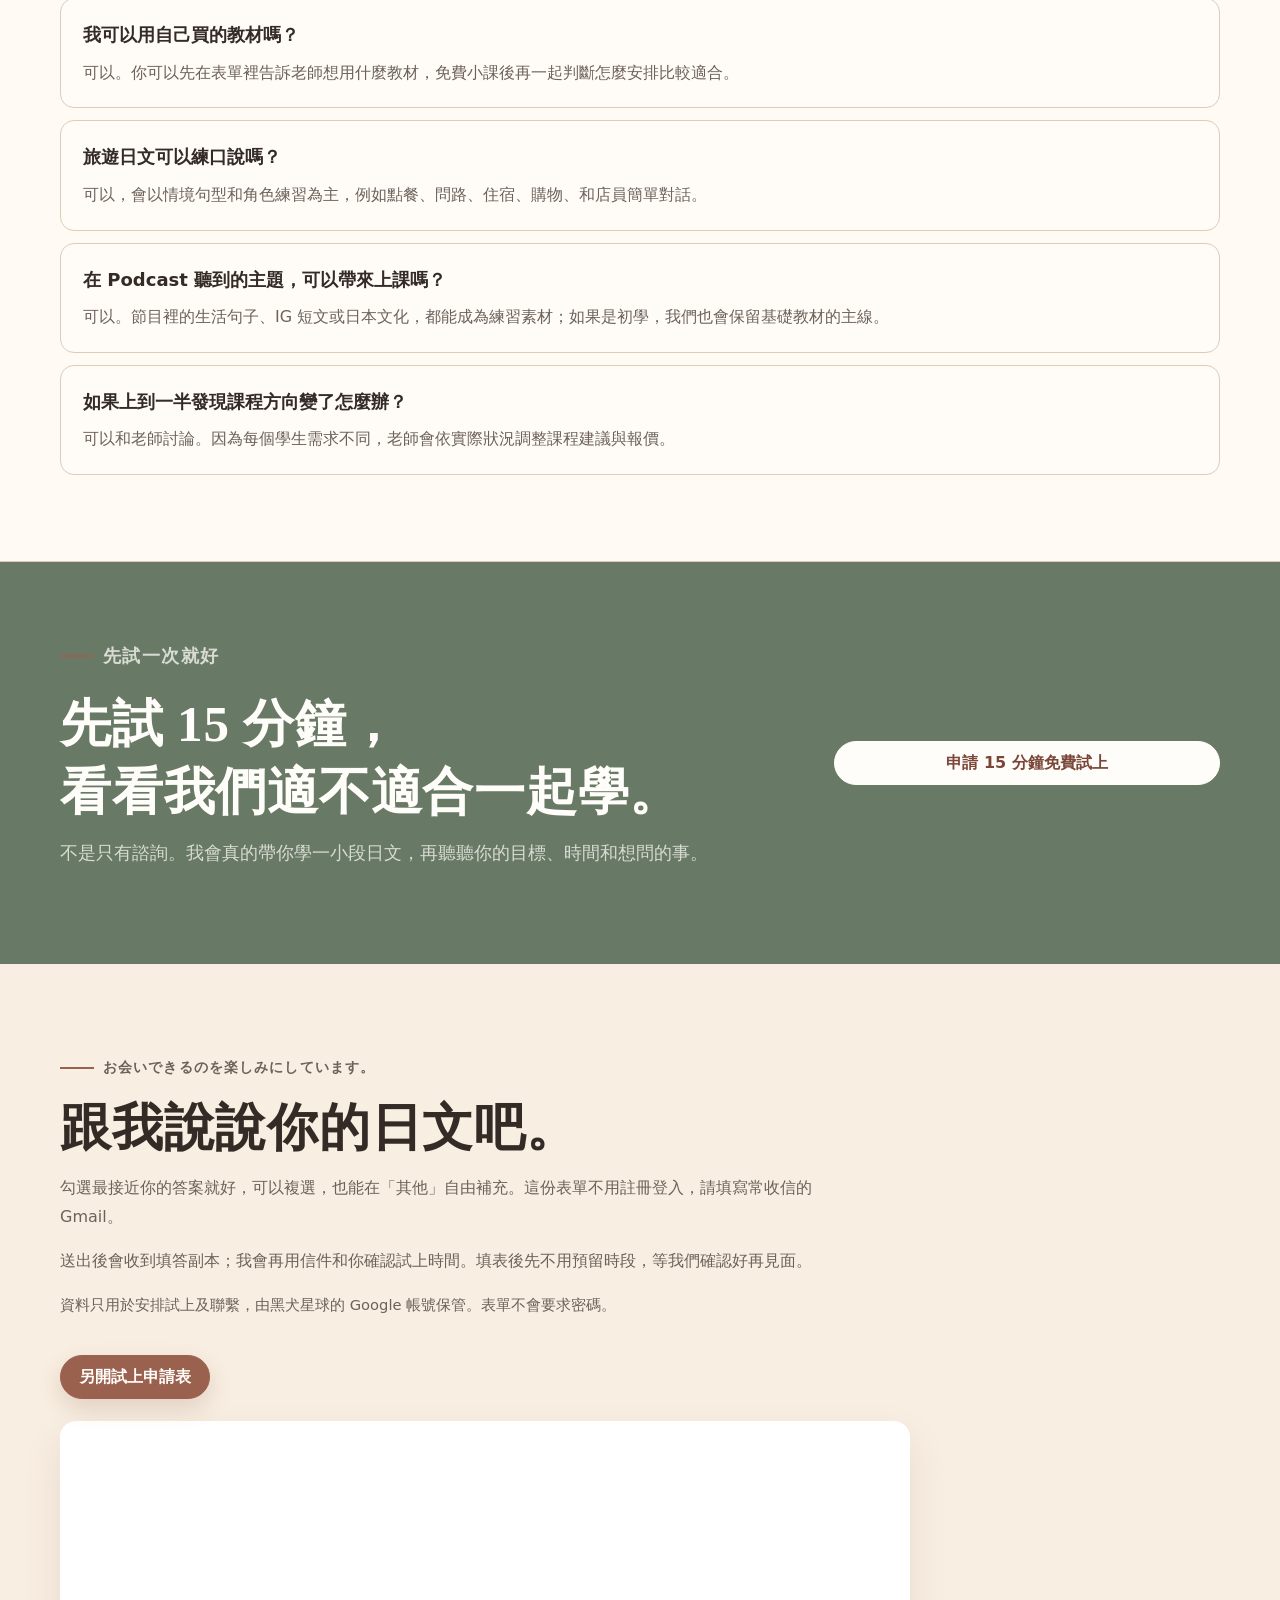
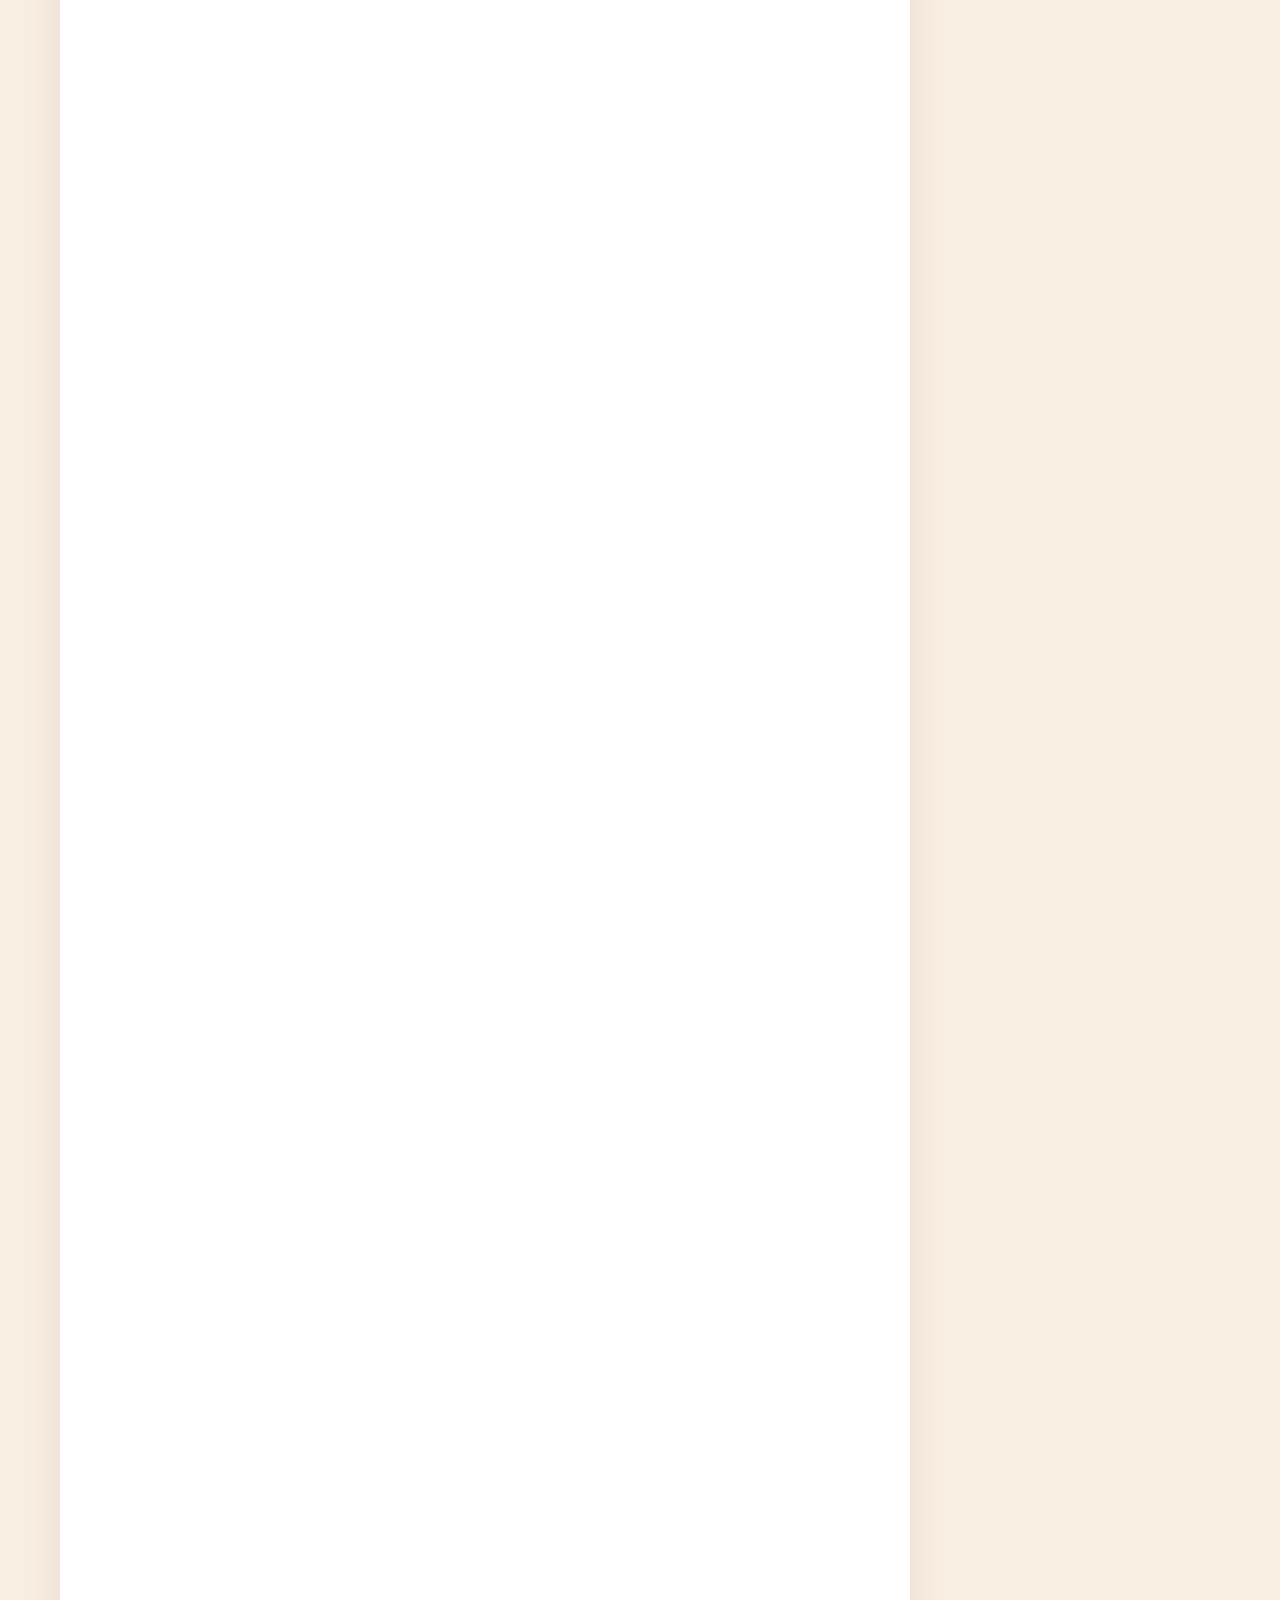
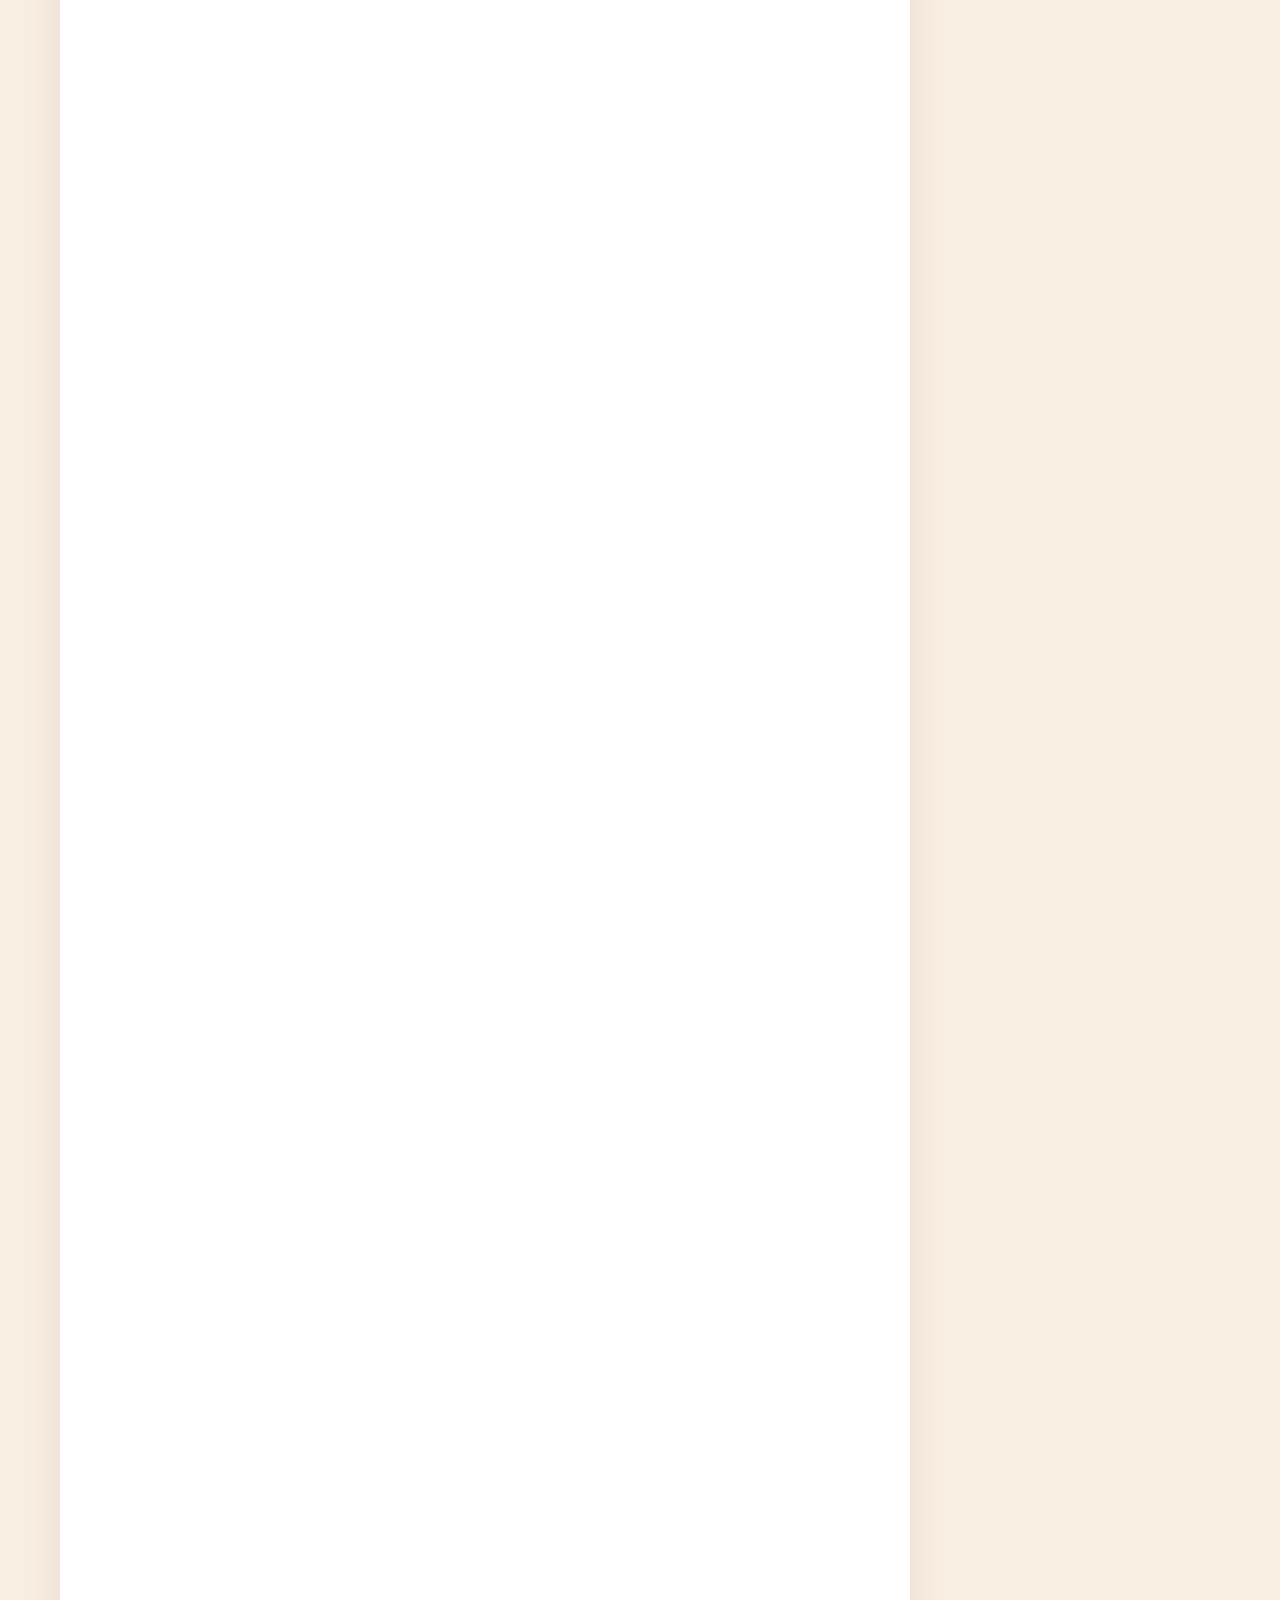
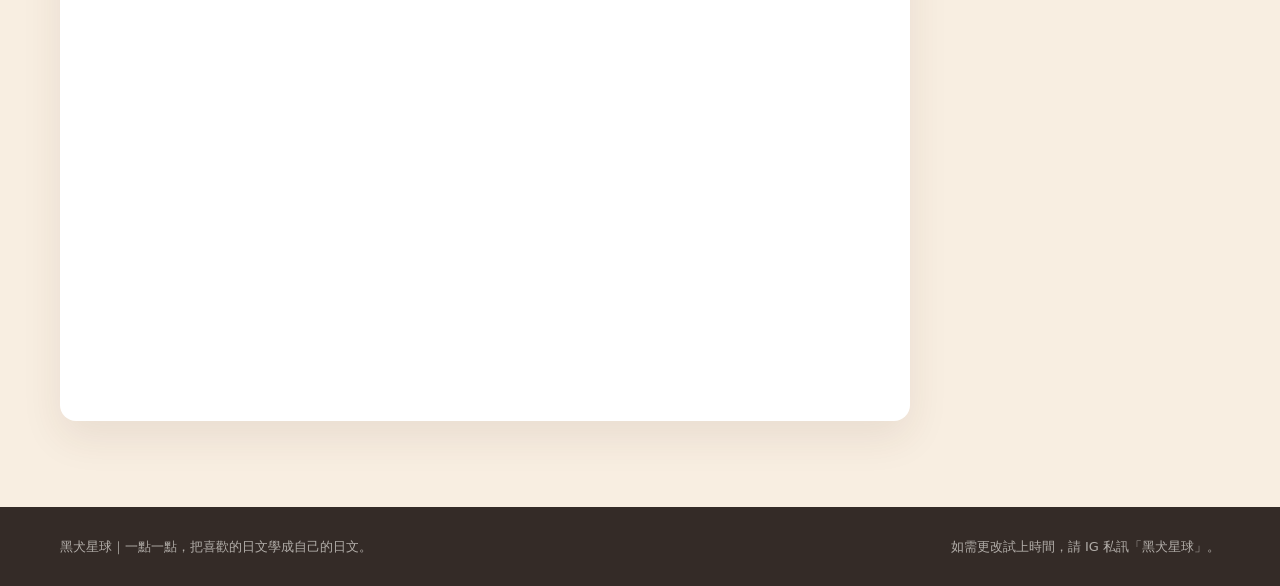
==== commit d2468bb2: "Align lesson page with Blackdog podcast and teacher artwork" ====
--- a/index.html
+++ b/index.html
@@ -4,13 +4,14 @@
   <meta charset="utf-8">
   <meta name="viewport" content="width=device-width, initial-scale=1">
   <link rel="icon" href="./favicon.svg" type="image/svg+xml">
-  <title>黑犬星球｜陪你慢慢學日文・線上 1 對 1 日文課</title>
-  <meta name="description" content="こんにちは，我是黑犬。從五十音、大家的日本語、N5–N2，到旅遊和追星日文，陪你把卡住的地方慢慢弄懂。先填表預約 15 分鐘免費小課。">
+  <title>黑犬老師｜學日文大小事・線上 1 對 1 日文課</title>
+  <meta name="description" content="聽完《學日文大小事》，想把日文用在自己的生活嗎？跟黑犬老師從五十音、N5–N2 文法、旅遊與興趣日文慢慢練起。線上 1 對 1，先申請 15 分鐘免費試上。">
   <meta name="robots" content="index, follow">
   <meta name="theme-color" content="#9b614f">
   <meta property="og:type" content="website">
-  <meta property="og:title" content="黑犬星球｜陪你慢慢學日文">
-  <meta property="og:description" content="先來上 15 分鐘免費小課，看看我們適不適合一起學日文。">
+  <meta property="og:title" content="黑犬老師｜學日文大小事・線上日文課">
+  <meta property="og:description" content="把 Podcast 裡聽到的日文，練成你會用的句子。先申請 15 分鐘免費試上。">
+  <meta property="og:image" content="https://blackdog-japanese-lessons.pages.dev/blackdog-teacher.jpg">
   <meta property="og:locale" content="zh_TW">
   <script type="application/ld+json">
     {
@@ -779,23 +780,35 @@
     .google-form-frame { display: block; width: 100%; max-width: 850px; height: 3800px; border: 0; border-radius: 16px; background: #fff; box-shadow: var(--shadow); }
     @media (max-width: 700px) { .google-form-frame { height: 4250px; } }
 
-    /* 黑犬的筆記本：奶油紙色、陶土色與手寫感留白。 */
+    /* 以黑犬老師提供的教學形象圖為主視覺。 */
     :root { --ink:#342b27; --muted:#6d615a; --line:#dfcbb9; --paper:#fffaf3; --soft:#f8eee1; --white:#fffdf9; --green:#9b614f; --green-soft:#f2d8c8; --red:#a75f4c; --gold:#b88168; --shadow:0 16px 42px rgba(77,49,35,.09); --radius:16px; }
     body { line-height:1.8; }
     h1,h2,h3 { font-family:"Iowan Old Style","Songti TC","Noto Serif TC",serif; letter-spacing:.015em; }
-    h1 { font-size:clamp(2.7rem,5vw,4rem); line-height:1.25; }
+    h1 { font-size:clamp(2.25rem,4.2vw,3.5rem); line-height:1.25; }
     h2 { line-height:1.32; }
     .topbar { background:rgba(255,250,243,.94); border-color:var(--line); }
     .button { background:var(--green); border-color:var(--green); box-shadow:0 9px 22px rgba(121,70,55,.18); }
     .button:hover { background:#794637; border-color:#794637; }
     .button.secondary { border-color:var(--line); }
-    .hero { padding:70px 0 82px; background:radial-gradient(circle at 86% 18%,#f8e4d4 0 18%,transparent 44%),var(--paper); }
-    .hero-grid { grid-template-columns:minmax(0,1fr) minmax(340px,.9fr); gap:64px; }
+    .hero { padding:64px 0 70px; background:radial-gradient(circle at 82% 22%,#fde6d9 0 16%,transparent 46%),var(--paper); }
+    .hero-grid { grid-template-columns:minmax(0,.94fr) minmax(390px,1.06fr); gap:46px; }
     .hero .eyebrow { font-family:"Iowan Old Style","Songti TC",serif; font-style:italic; font-size:1.35rem; text-transform:none; letter-spacing:.02em; }
     .hero .eyebrow::before { display:none; }
     .lead { font-size:1.18rem; line-height:1.9; }
     .hero-footnote { color:var(--muted); font-size:.92rem; margin:28px 0 0; }
-    .study-visual { display:grid; place-items:center; min-height:560px; }
+    .study-visual { display:grid; place-items:center; min-height:0; }
+    .teacher-portrait { display:block; width:100%; height:auto; border:1px solid #ebd4c4; border-radius:22px; box-shadow:0 20px 50px rgba(89,55,39,.14); }
+    .portrait-caption { display:block; margin-top:10px; color:var(--muted); font-size:.88rem; text-align:right; }
+    .quick-facts { display:flex; flex-wrap:wrap; gap:9px; margin:22px 0 0; }
+    .quick-facts span { padding:7px 12px; border:1px solid #ead5c5; border-radius:999px; background:#fffdf9; color:#5b463b; font-size:.9rem; font-weight:700; }
+    .podcast-bridge { padding:42px 0; background:#f9e9df; }
+    .podcast-bridge .section-inner { display:grid; grid-template-columns:.85fr 1.15fr; gap:42px; align-items:center; }
+    .podcast-bridge h2 { margin-bottom:8px; font-size:clamp(1.65rem,3vw,2.5rem); }
+    .podcast-bridge p { margin-bottom:0; color:var(--muted); }
+    .podcast-bridge .podcast-note { padding:22px 28px; border-left:3px solid #c77868; background:rgba(255,253,249,.77); border-radius:0 12px 12px 0; }
+    .podcast-note strong { display:block; margin-bottom:5px; color:var(--ink); }
+    .teacher-credit { margin-top:18px; font-size:.95rem; }
+    .teacher-credit a { color:var(--green); text-decoration:underline; text-underline-offset:4px; }
     .hero-halo { position:absolute; width:88%; aspect-ratio:1; border-radius:50%; background:#f2dac6; top:3%; right:0; }
     .hero-halo::before { content:""; position:absolute; inset:-20px; border:2px dashed #cda98e; border-radius:50%; }
     .teacher-note { position:relative; z-index:1; width:min(390px,86%); padding:30px 28px 23px; background:var(--white); border:1px solid #e6d8c9; border-radius:8px; transform:rotate(3deg); box-shadow:var(--shadow); }
@@ -831,8 +844,8 @@
     .apply-intro h2 { font-size:clamp(2.2rem,4vw,3.7rem); }
     .trial-form-link { background:var(--green); }
     footer { background:#342b27; }
-    @media(max-width:980px) { .hero-grid,.letter-grid { grid-template-columns:1fr; gap:36px; } .study-visual { min-height:470px; } .steps { grid-template-columns:repeat(2,minmax(0,1fr)); } .step:nth-child(2) { border-right:0; } }
-    @media(max-width:640px) { .nav .button { min-height:40px; padding:8px 11px; font-size:.82rem; white-space:nowrap; } .brand { font-size:.9rem; } .hero { padding:42px 0 54px; } .hero-grid { gap:22px; } .study-visual { min-height:425px; } .teacher-note { padding:22px; width:85%; } .dog-illustration { width:195px; } .japanese-note { font-size:1.46rem; } .letter-paper { padding:27px 24px; } .cards,.pricing,.steps { grid-template-columns:1fr; } .card { min-height:0; } .step { border-right:0; border-bottom:1px solid var(--line); } .step:last-child { border-bottom:0; } .google-form-frame { height:4250px; } }
+    @media(max-width:980px) { .hero-grid,.letter-grid,.podcast-bridge .section-inner { grid-template-columns:1fr; gap:24px; } .steps { grid-template-columns:repeat(2,minmax(0,1fr)); } .step:nth-child(2) { border-right:0; } }
+    @media(max-width:640px) { .nav .button { min-height:40px; padding:8px 11px; font-size:.82rem; white-space:nowrap; } .brand { font-size:.9rem; } .hero { padding:34px 0 48px; } .hero .eyebrow { font-size:1.02rem; } .hero-grid { gap:26px; } .portrait-caption { text-align:left; } .podcast-bridge { padding:34px 0; } .podcast-bridge .podcast-note { padding:17px 19px; } .letter-paper { padding:27px 24px; } .cards,.pricing,.steps { grid-template-columns:1fr; } .card { min-height:0; } .step { border-right:0; border-bottom:1px solid var(--line); } .step:last-child { border-bottom:0; } .google-form-frame { height:4250px; } }
   </style>
 </head>
 <body>
@@ -847,7 +860,7 @@
         <a href="#courses">可以學什麼</a>
         <a href="#pricing">課程費用</a>
       </div>
-      <a class="button" href="#apply">預約免費小課 ↗</a>
+      <a class="button" href="#apply">申請免費試上</a>
     </nav>
   </header>
 
@@ -855,32 +868,32 @@
     <section class="hero">
       <div class="hero-inner hero-grid">
         <div>
-          <p class="eyebrow">こんにちは、我是黑犬 🐾</p>
-          <h1>日文這件事，<br>我們慢慢來就好。</h1>
-          <p class="lead">第一次學日文，不知道從哪裡開始？學過一陣子，卻總被助詞和文法絆住？我會陪你從現在的位置出發，把句子拆開、練習開口，慢慢找到適合你的學法。</p>
+          <p class="eyebrow">《學日文大小事》Podcast 的黑犬老師</p>
+          <h1>把聽懂的日文，<br>練成你會說的句子。</h1>
+          <p class="lead">聽完節目，想從五十音開始、把文法補清楚，或在旅行時真的開口嗎？我是黑犬ミオ。線上 1 對 1 課堂會從你的程度和喜歡的內容出發，一起把日文用進生活裡。</p>
           <div class="hero-actions">
-            <a class="button" href="#apply">來聊聊你的日文 ↗</a>
-            <a class="button secondary" href="#about">先看看怎麼上課</a>
-          </div>
-          <p class="hero-footnote">15 分鐘免費小課・線上 1 對 1・初學到 N2 都歡迎</p>
-        </div>
-
-        <div class="study-visual" aria-label="黑犬的手繪小卡片">
-          <div class="hero-halo"></div>
-          <div class="teacher-note">
-            <img class="dog-illustration" src="./blackdog.svg" alt="微笑的黑犬手繪插畫">
-            <span class="japanese-note">いっしょに、ゆっくり。</span>
-            <strong>今天看不懂的句子，<br>我們一起慢慢弄懂。</strong>
-            <span class="signature">— 黑犬 🐾</span>
-          </div>
-        </div>
+            <a class="button" href="#apply">申請 15 分鐘免費試上</a>
+            <a class="button secondary" href="#pricing">先看課程與費用</a>
+          </div>
+          <p class="hero-footnote">試上會真的學一小段日文；填表不用登入，也不用先買課包。</p>
+          <div class="quick-facts" aria-label="上課資訊"><span>線上 1 對 1</span><span>初學到 N2</span><span>60 分鐘約 NT$500–850</span></div>
+        </div>
+
+        <div class="study-visual"><div><img class="teacher-portrait" src="./blackdog-teacher.jpg" width="900" height="675" alt="學日文大小事的黑犬老師教學形象插畫：在溫暖的書桌前陪你學日文" fetchpriority="high"><span class="portrait-caption">黑犬老師的教學形象插畫</span></div></div>
+      </div>
+    </section>
+
+    <section class="podcast-bridge" aria-labelledby="podcast-title">
+      <div class="section-inner">
+        <div><p class="eyebrow">從節目走進課堂</p><h2 id="podcast-title">Podcast 聽懂了，<br>下一步一起練習。</h2><p>節目可以陪你認識日文；在課堂裡，我會聽你說、看你卡在哪裡，再陪你練成自己的句子。</p></div>
+        <div class="podcast-note"><strong>可以帶著節目裡喜歡的主題來上課。</strong>喜歡 IG 上的短句、日本文化、旅行情境，或只是想把某個文法弄懂，都可以先在申請表告訴我。15 分鐘試上會一起學一小段，再聊適合你的方向。</div>
       </div>
     </section>
 
     <section id="about" class="teacher-letter">
       <div class="section-inner letter-grid">
         <div><p class="eyebrow">給正在學日文的你</p><h2>先從你卡住的地方開始。</h2><p class="muted">不需要一開始就很厲害，也不用把學習目標想得很完整。</p></div>
-        <div class="letter-paper"><p>嗨，我是黑犬。</p><p>有的學生想把《大家的日本語》好好學完，有的想在日本旅行時敢開口；也有人想看懂喜歡的貼文、日劇或偶像說的話。你想學的日文，可以從你的生活開始。</p><p>課堂上，我會先聽聽你目前會什麼、哪裡常常卡住，再用例句把文法和句子講清楚。你可以問、可以試著說、也可以說「我還是不懂」，我們再換一種方式。</p><p>如果你還不確定自己適不適合，先來上 15 分鐘免費小課就好。我們真的學一小段日文，再聊聊接下來怎麼安排。</p><p class="letter-sign">黑犬より 🐾</p></div>
+        <div class="letter-paper"><p>嗨，我是黑犬ミオ，也是《學日文大小事》的黑犬老師。</p><p>我從零基礎自學到日文系畢業，曾在補習班和家教教日文。一路走過來，我知道「好像聽懂了，卻不知道怎麼用」是什麼感覺。</p><p>有的學生想把《大家的日本語》好好學完，有的想在日本旅行時敢開口；也有人想看懂喜歡的貼文、日劇或偶像說的話。你想學的日文，可以從你的生活開始。</p><p>課堂上，我會先聽聽你目前會什麼、哪裡常常卡住，再用例句把文法和句子講清楚。你可以問、可以試著說、也可以說「我還是不懂」，我們再換一種方式。</p><p>如果你還不確定自己適不適合，先來上 15 分鐘免費小課就好。我們真的學一小段日文，再聊聊接下來怎麼安排。</p><p class="teacher-credit">想先認識我的教學方式？<a href="https://open.spotify.com/show/3Py2JjKlyfYjFLFzrDSW9N" target="_blank" rel="noopener noreferrer">聽《學日文大小事》Podcast</a></p><p class="letter-sign">黑犬より 🐾</p></div>
       </div>
     </section>
 
@@ -1130,6 +1143,10 @@
 
         <div class="faq">
           <div class="faq-item">
+            <strong>15 分鐘免費試上會做什麼？</strong>
+            <span class="muted">先聊聊你目前的程度和想學的內容，再實際學一小段日文。你可以感受我的講法，也可以帶一個卡住的句子來問。</span>
+          </div>
+          <div class="faq-item">
             <strong>一定要先買課包嗎？</strong>
             <span class="muted">不用。可以先填表和試 15 分鐘免費小課，確認你喜不喜歡這種上課方式，再討論堂數、頻率和預算。</span>
           </div>
@@ -1142,8 +1159,8 @@
             <span class="muted">可以，會以情境句型和角色練習為主，例如點餐、問路、住宿、購物、和店員簡單對話。</span>
           </div>
           <div class="faq-item">
-            <strong>初階課可以加入 IG 學日文嗎？</strong>
-            <span class="muted">可以作為延伸素材，用來看真實生活句子。但初階課仍會保留《大家的日本語》的主線。</span>
+            <strong>在 Podcast 聽到的主題，可以帶來上課嗎？</strong>
+            <span class="muted">可以。節目裡的生活句子、IG 短文或日本文化，都能成為練習素材；如果是初學，我們也會保留基礎教材的主線。</span>
           </div>
           <div class="faq-item">
             <strong>如果上到一半發現課程方向變了怎麼辦？</strong>
@@ -1160,7 +1177,7 @@
           <h2>先試 15 分鐘，<br>看看我們適不適合一起學。</h2>
           <p>不是只有諮詢。我會真的帶你學一小段日文，再聽聽你的目標、時間和想問的事。</p>
         </div>
-        <a class="button" href="#apply">來預約免費小課 ↗</a>
+        <a class="button" href="#apply">申請 15 分鐘免費試上</a>
       </div>
     </section>
 
@@ -1169,10 +1186,11 @@
         <div class="apply-intro">
           <p class="eyebrow">お会いできるのを楽しみにしています。</p>
           <h2 id="apply-title">跟我說說你的日文吧。</h2>
-          <p>勾選最接近你的答案就好，可以複選，也能在「其他」自由補充。填好後我會再和你確認試上時間。這份表單不用註冊登入，請填寫常收信的 Gmail。</p>
+          <p>勾選最接近你的答案就好，可以複選，也能在「其他」自由補充。這份表單不用註冊登入，請填寫常收信的 Gmail。</p>
+          <p>送出後會收到填答副本；我會再用信件和你確認試上時間。填表後先不用預留時段，等我們確認好再見面。</p>
           <p class="apply-note">資料只用於安排試上及聯繫，由黑犬星球的 Google 帳號保管。表單不會要求密碼。</p>
         </div>
-        <a class="button trial-form-link" href="https://docs.google.com/forms/d/e/1FAIpQLSebP49dSdqlEI1WH5Nd7KZwYuxhdrafJ_IhHvDjGUvb2KHJDQ/viewform" target="_blank" rel="noopener noreferrer">另開表單填寫 ↗</a>
+        <a class="button trial-form-link" href="https://docs.google.com/forms/d/e/1FAIpQLSebP49dSdqlEI1WH5Nd7KZwYuxhdrafJ_IhHvDjGUvb2KHJDQ/viewform" target="_blank" rel="noopener noreferrer">另開試上申請表</a>
         <iframe class="google-form-frame" title="黑犬星球日文試上申請表" src="https://docs.google.com/forms/d/e/1FAIpQLSebP49dSdqlEI1WH5Nd7KZwYuxhdrafJ_IhHvDjGUvb2KHJDQ/viewform?embedded=true" loading="lazy">載入 Google 表單中…</iframe>
       </div>
     </section>
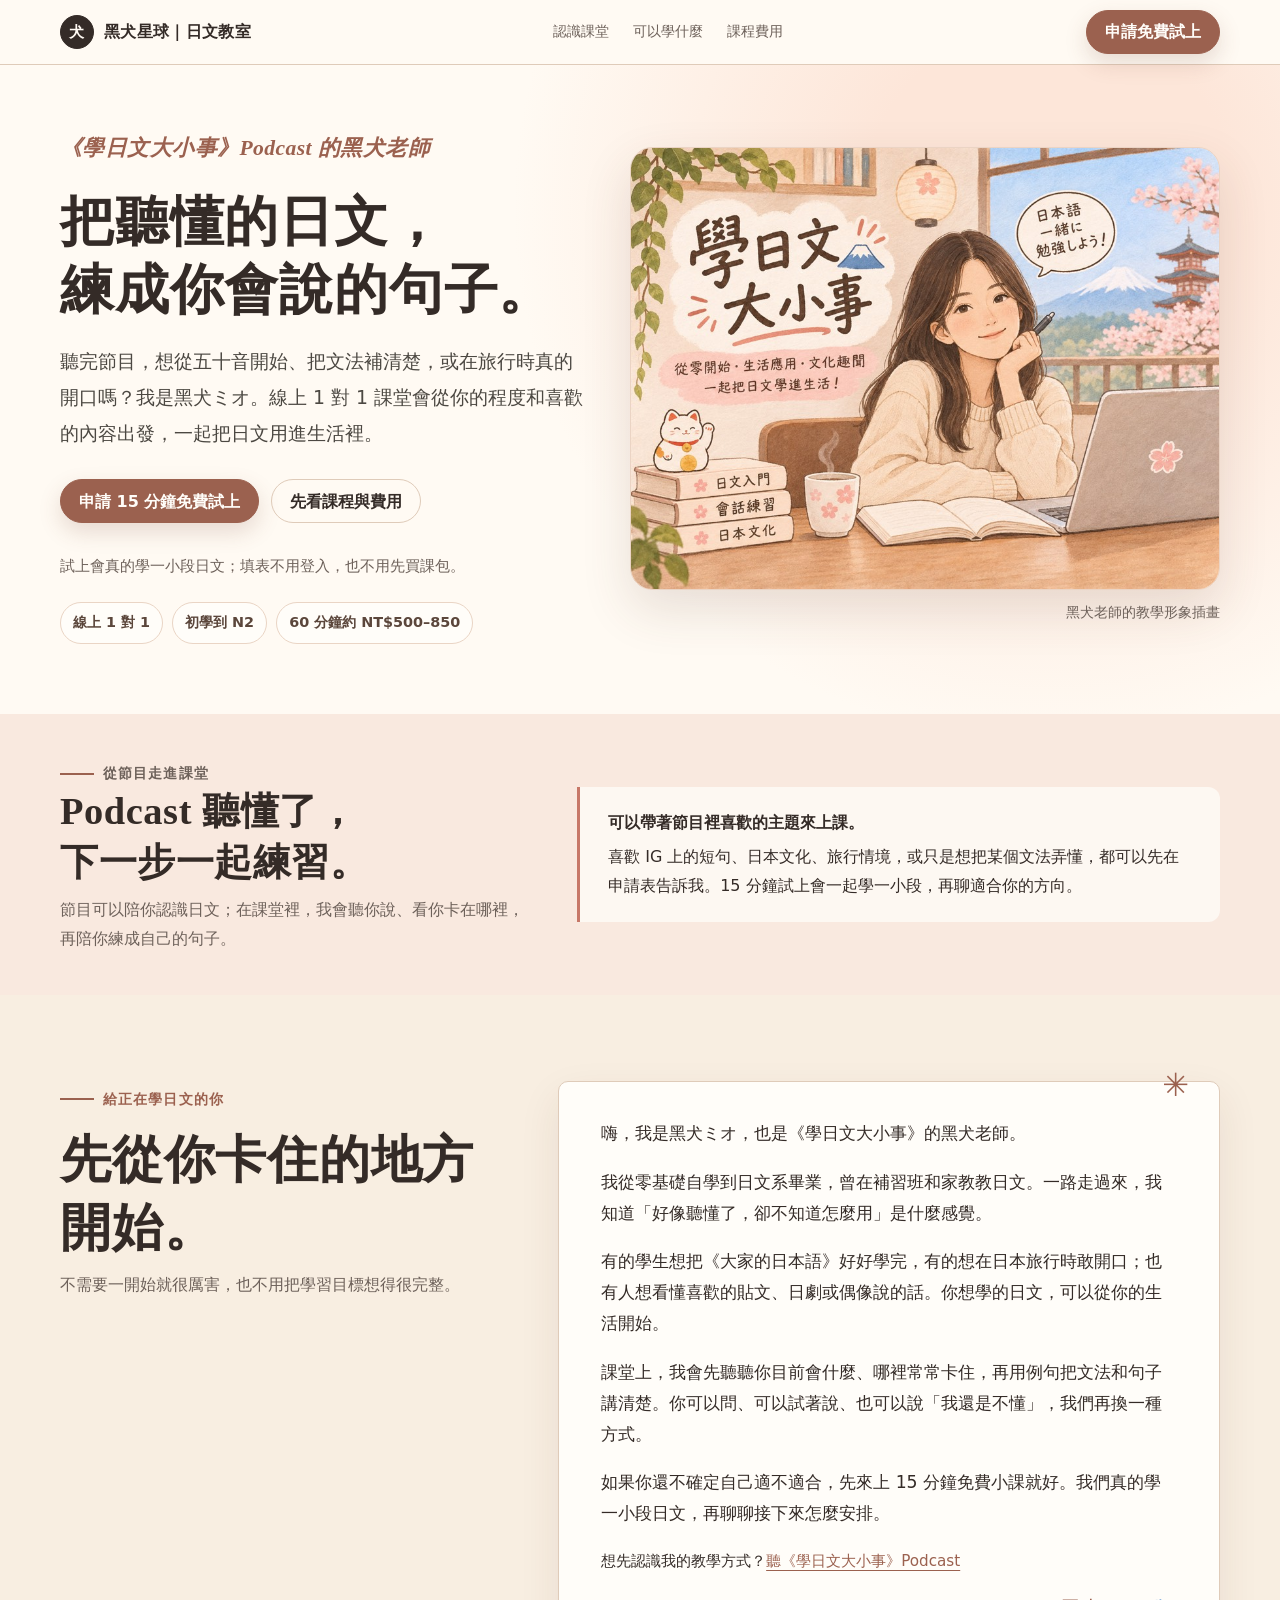
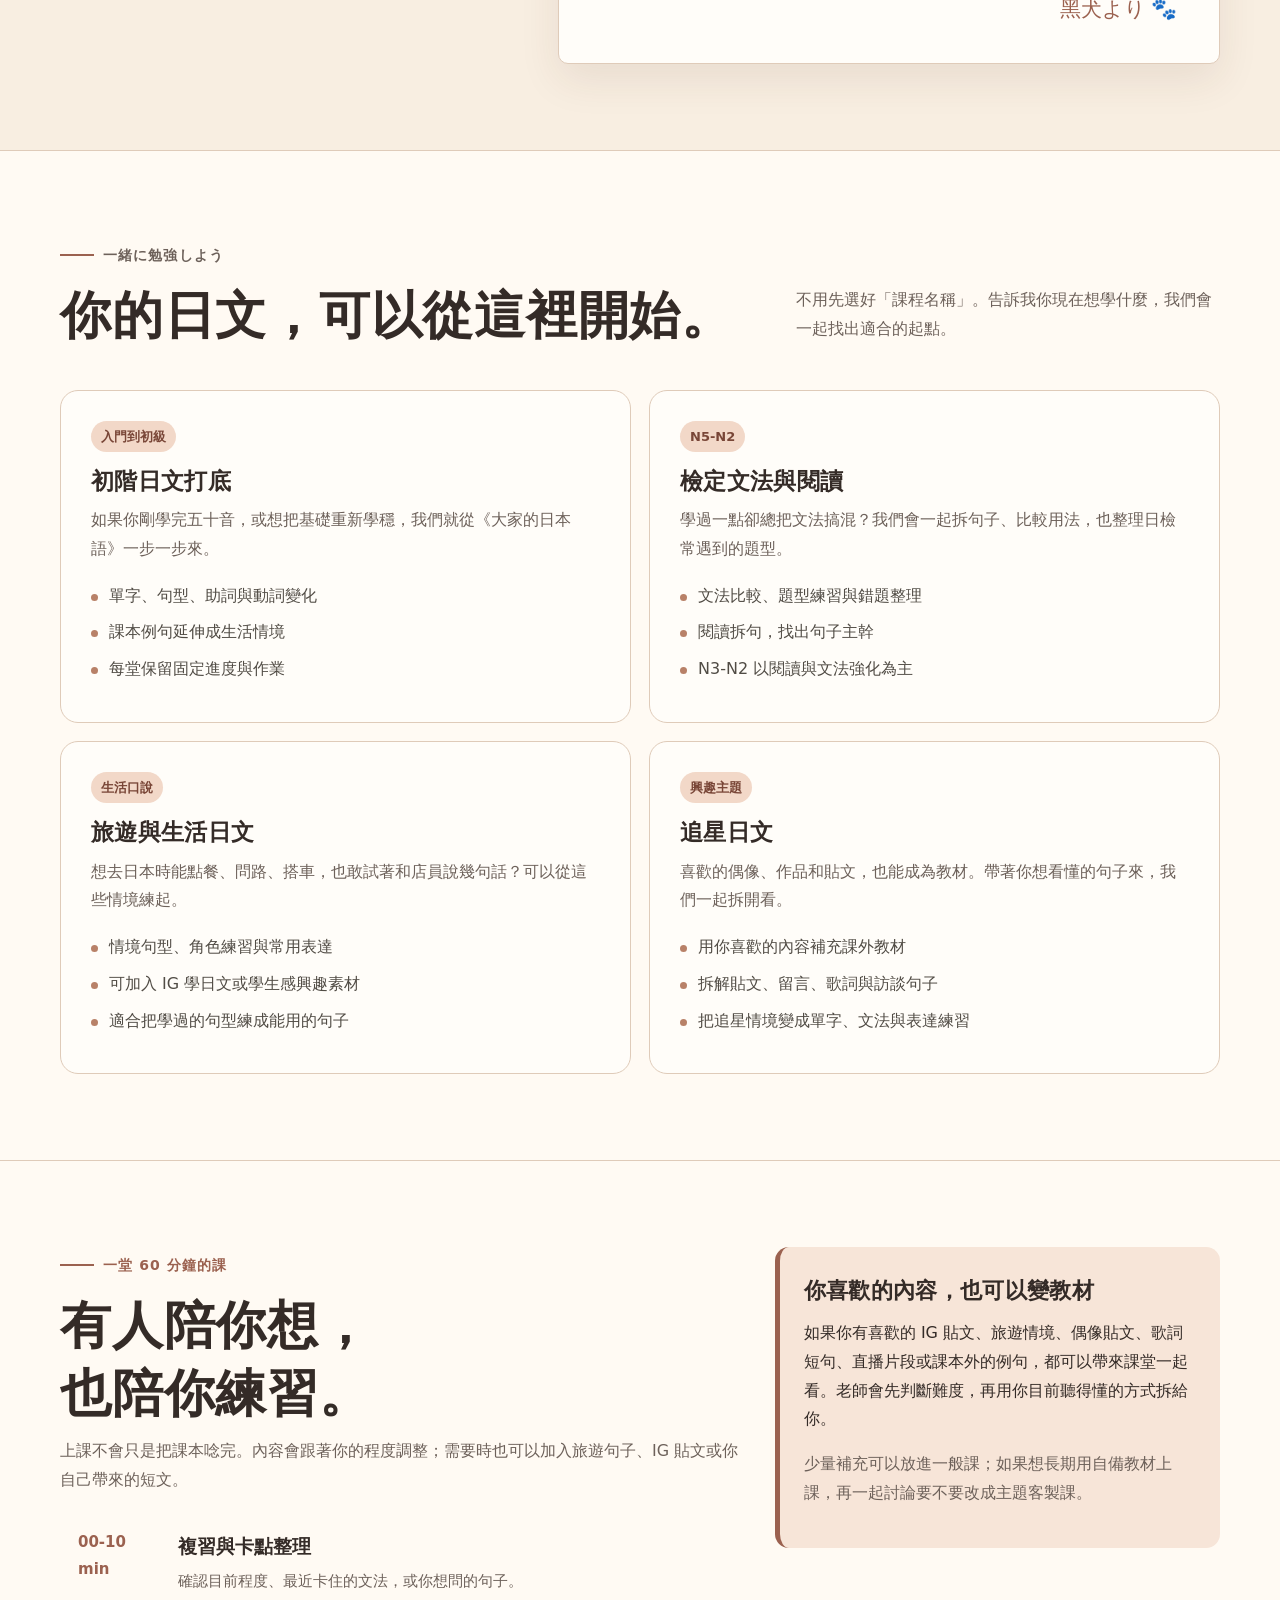
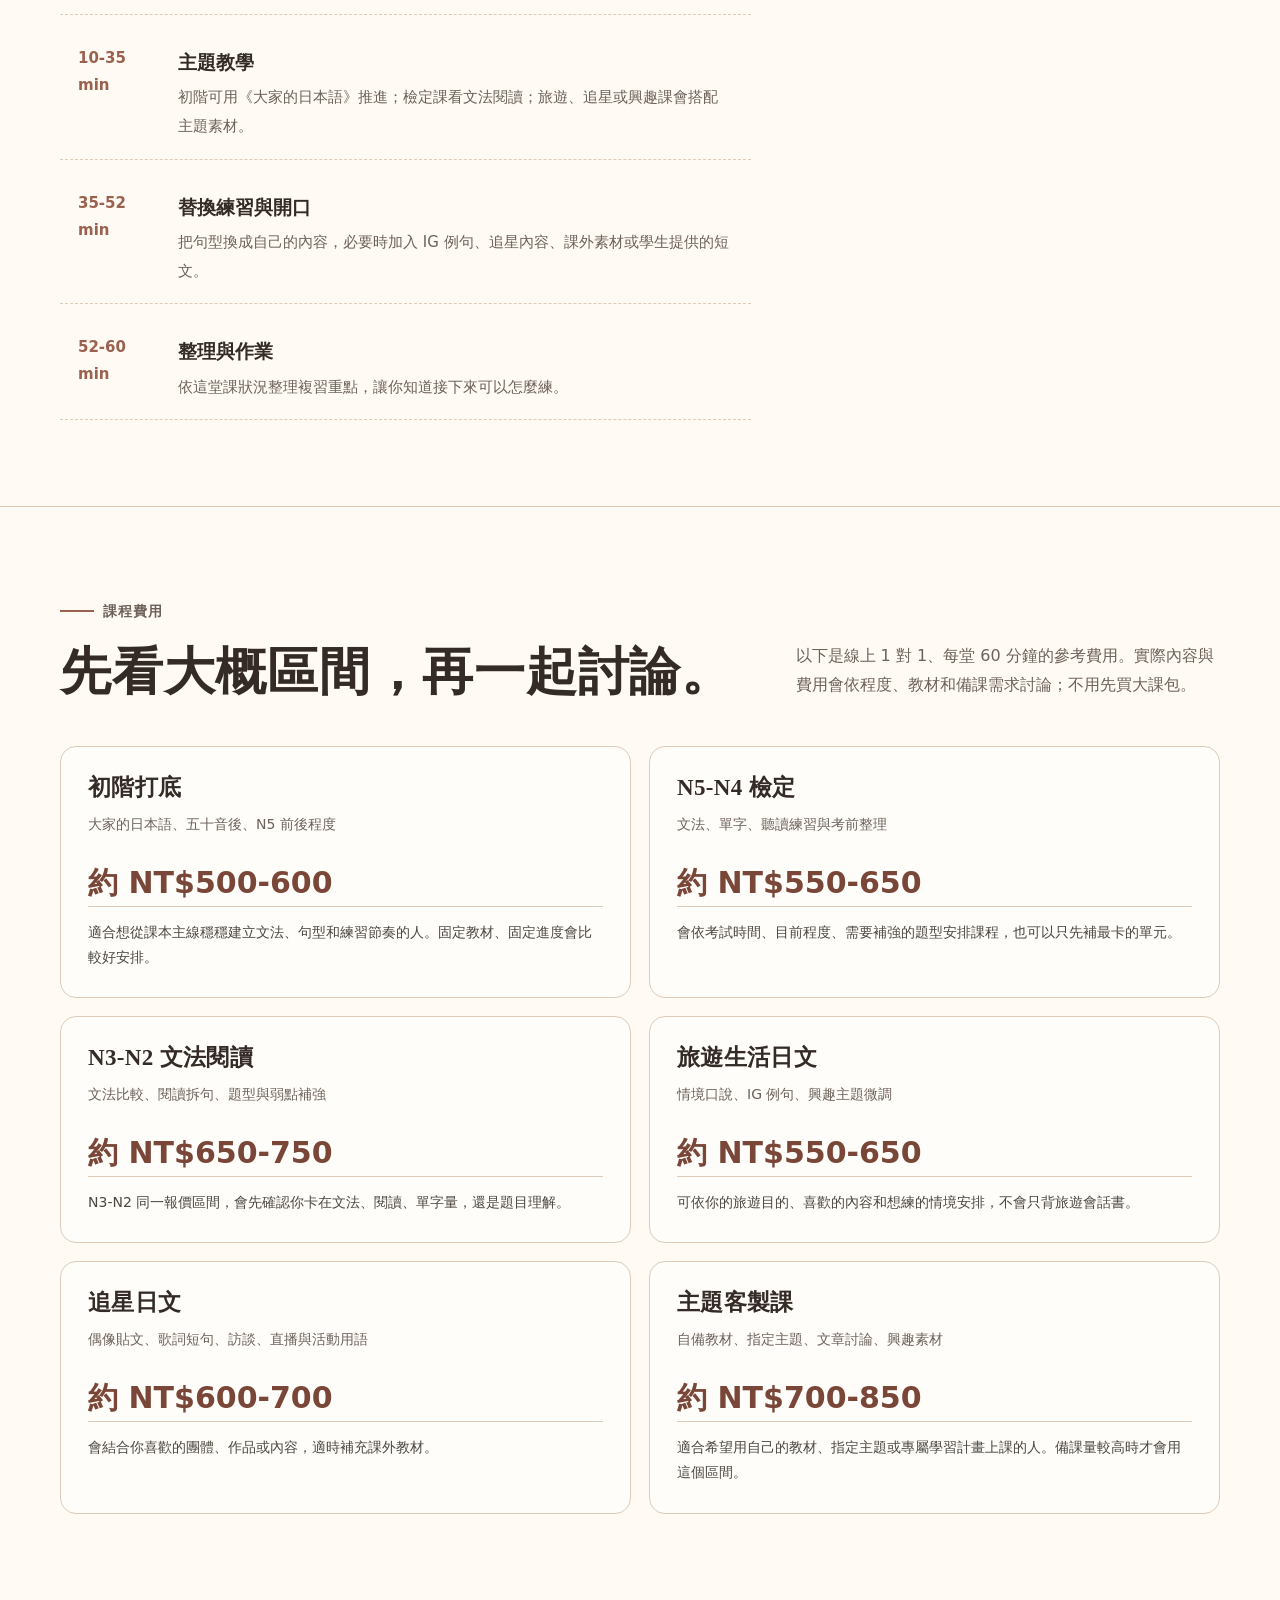
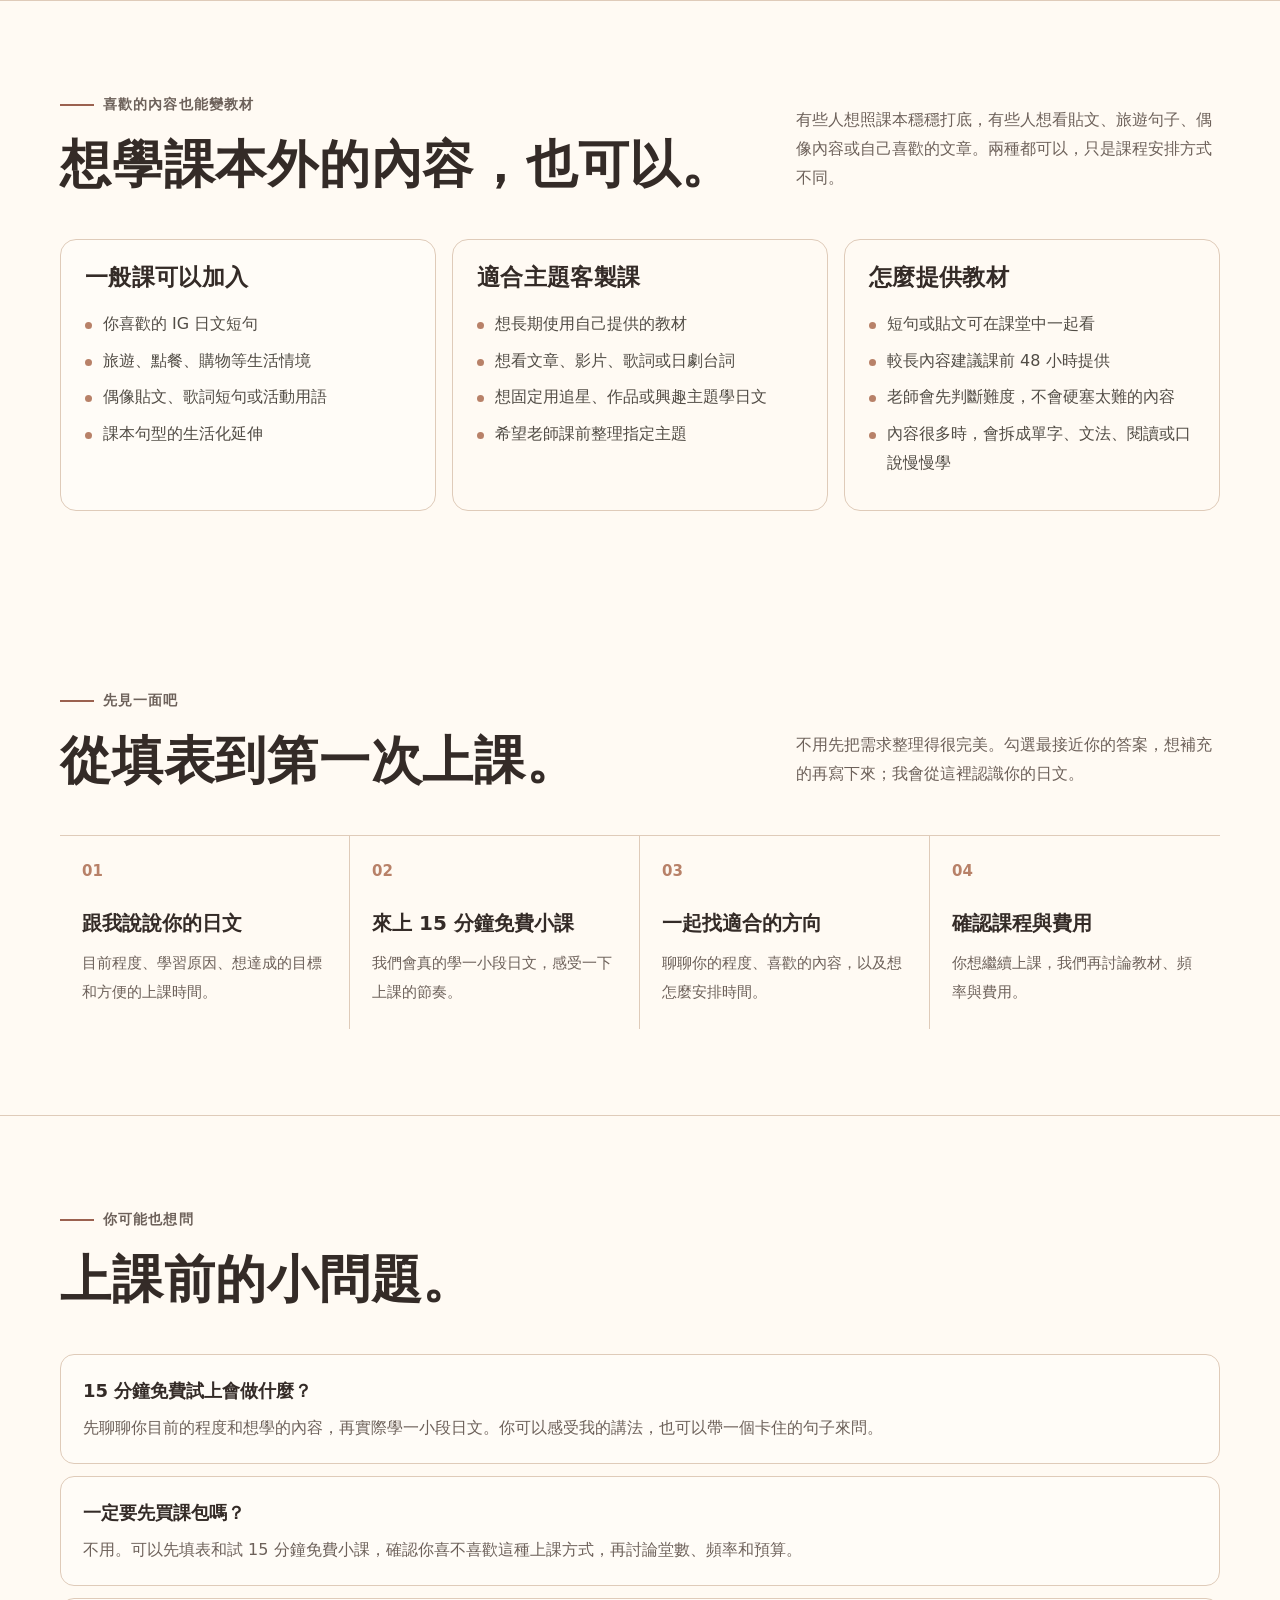
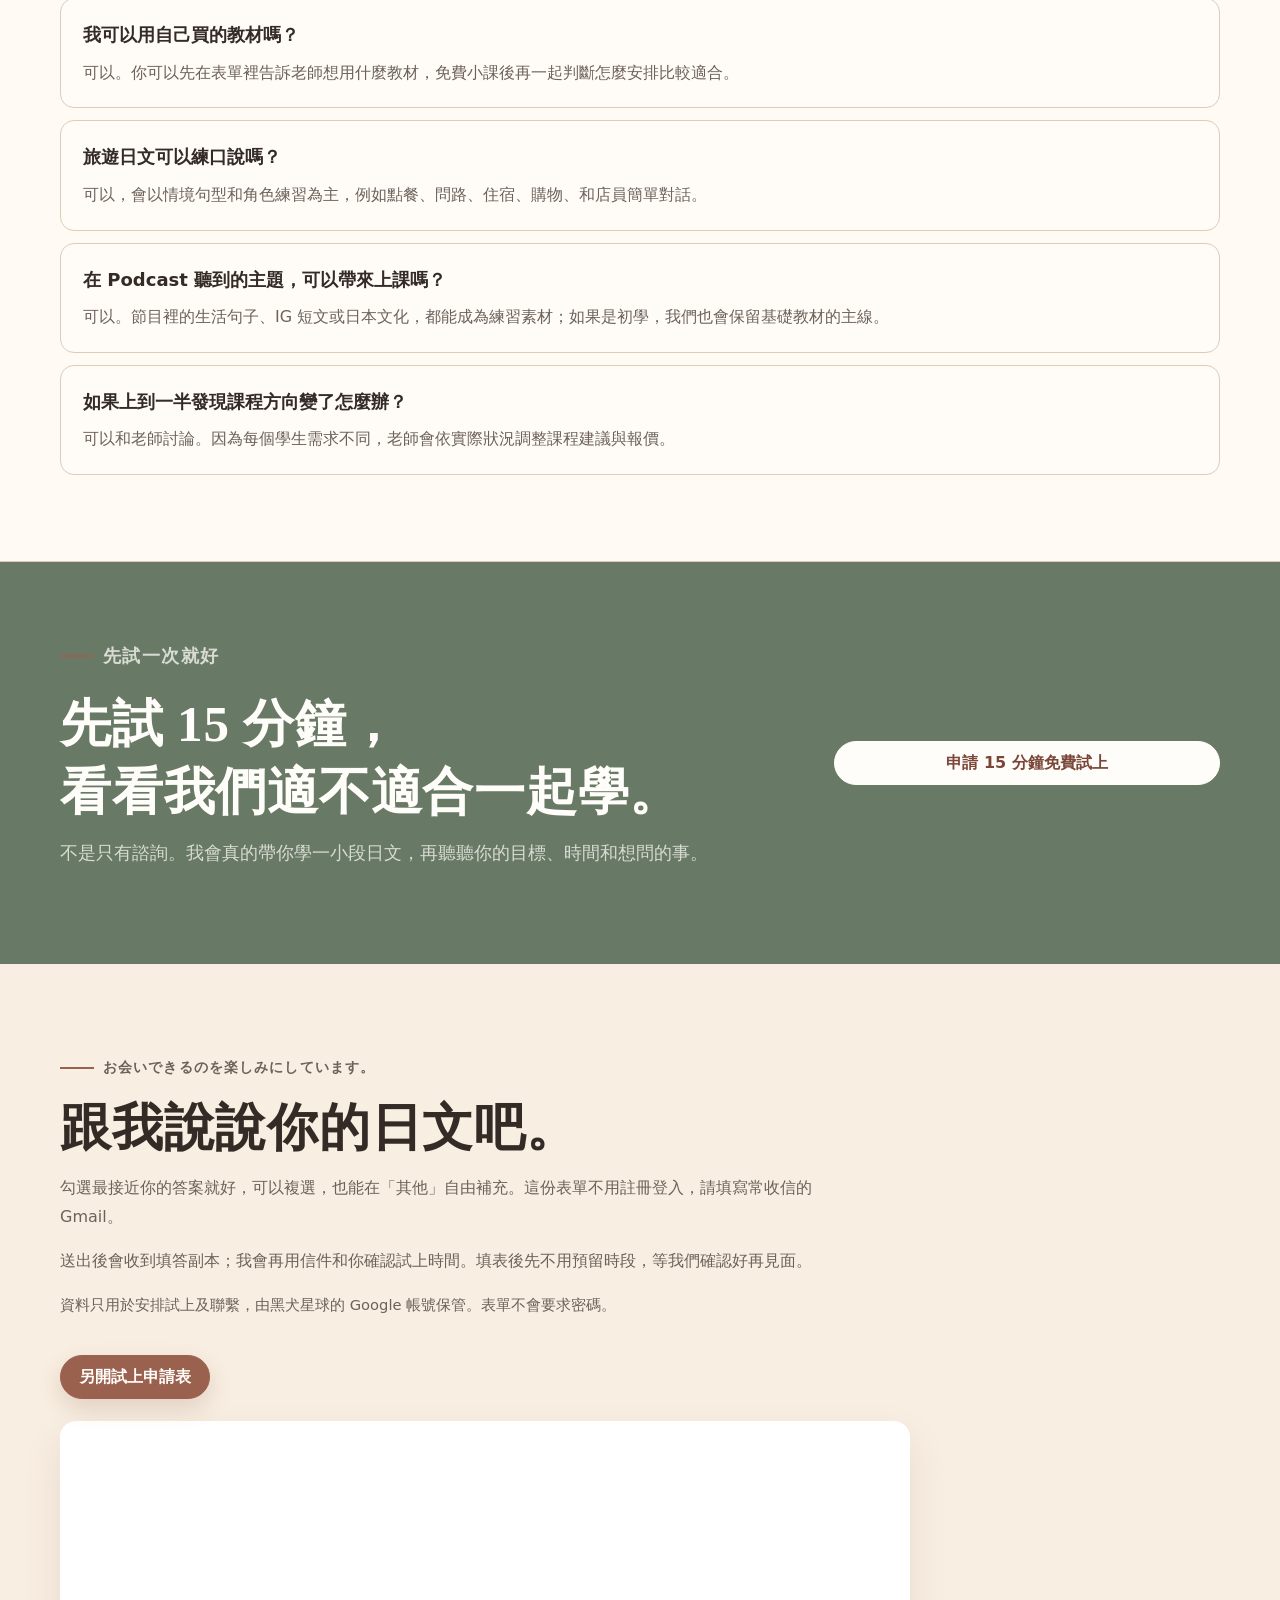
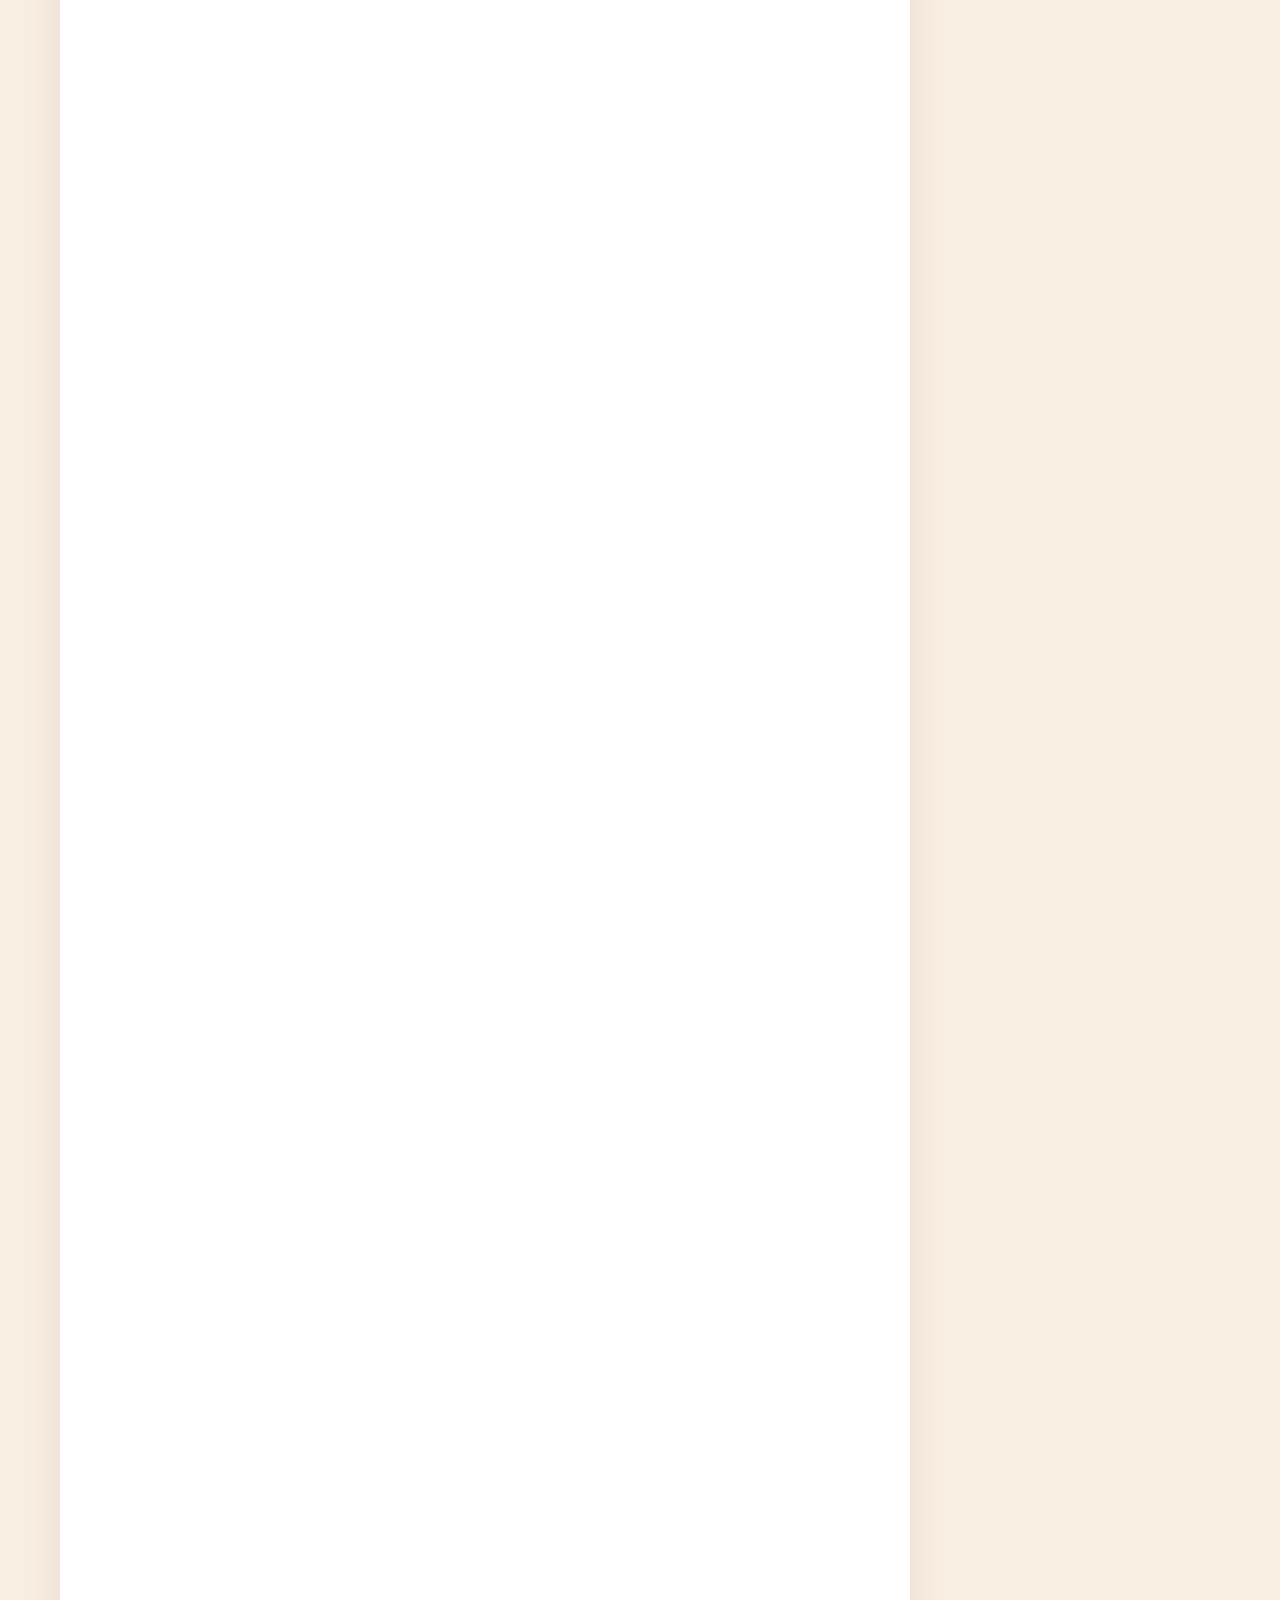
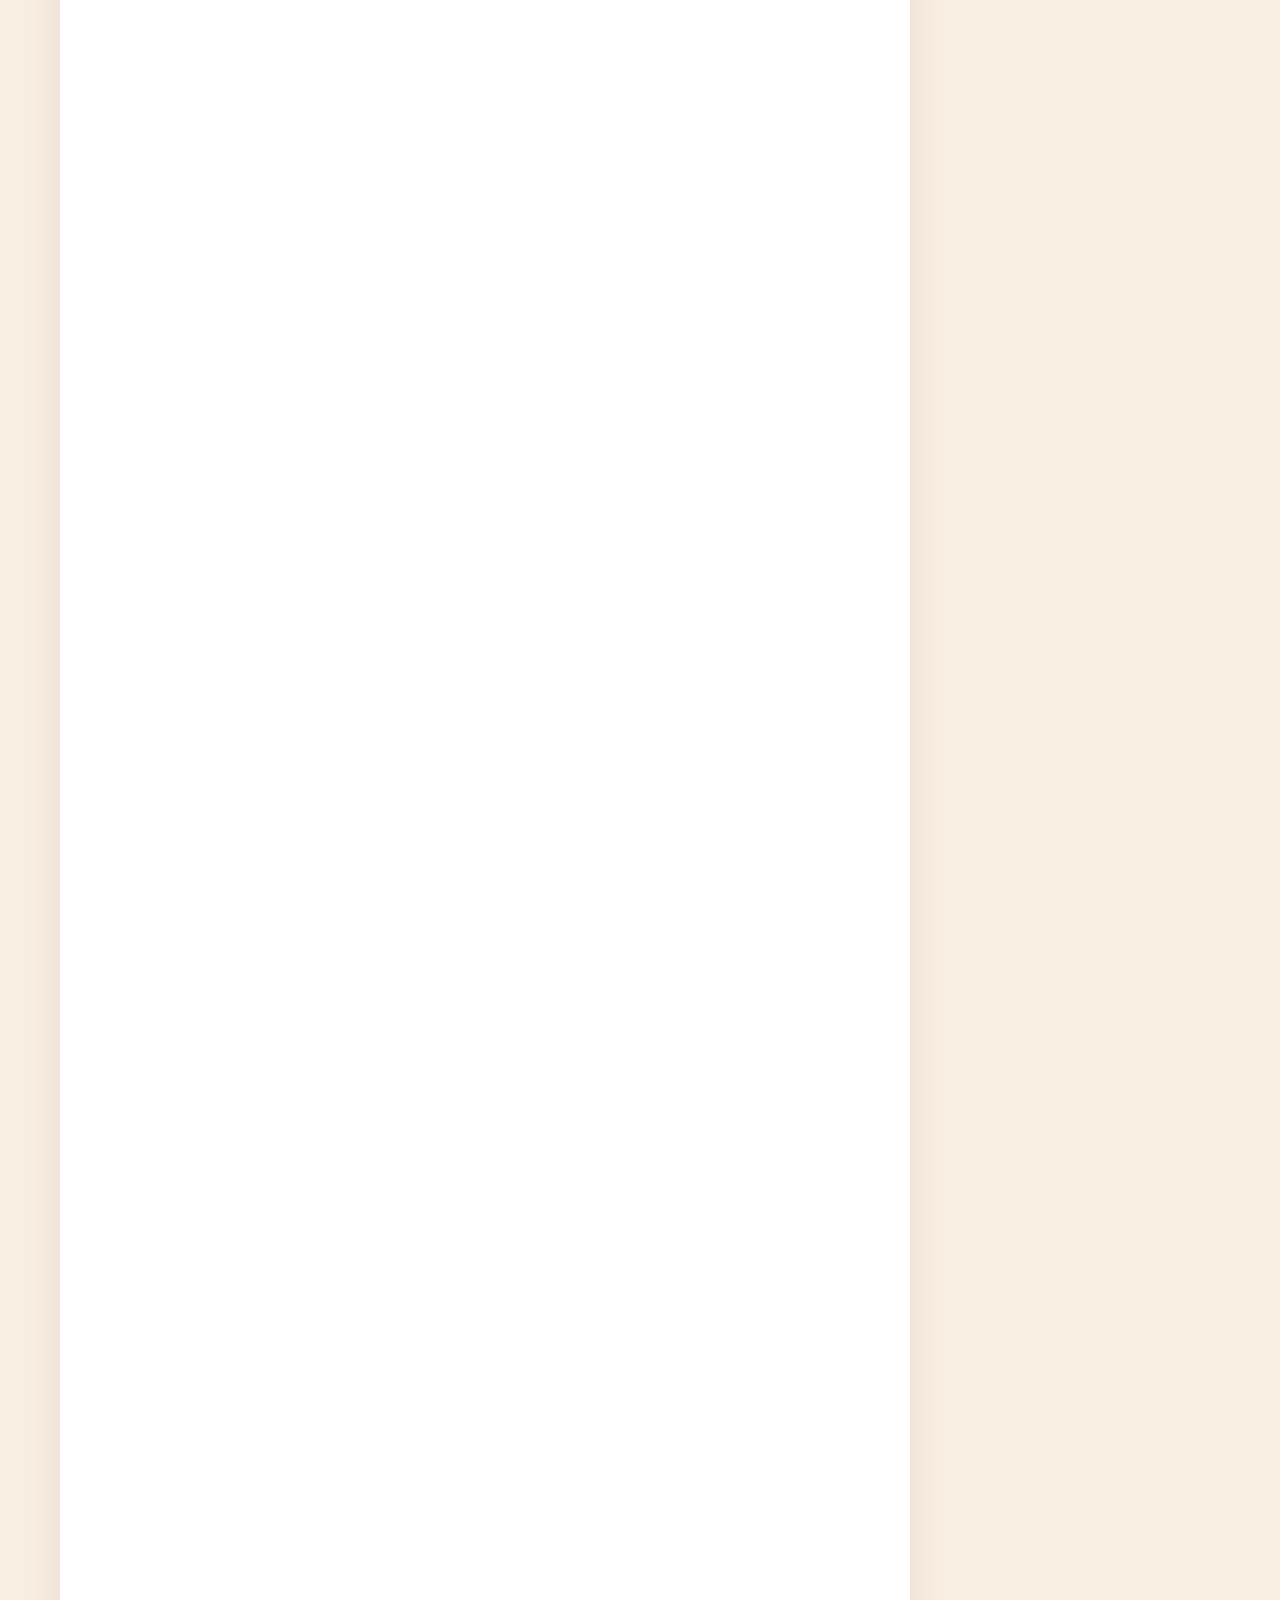
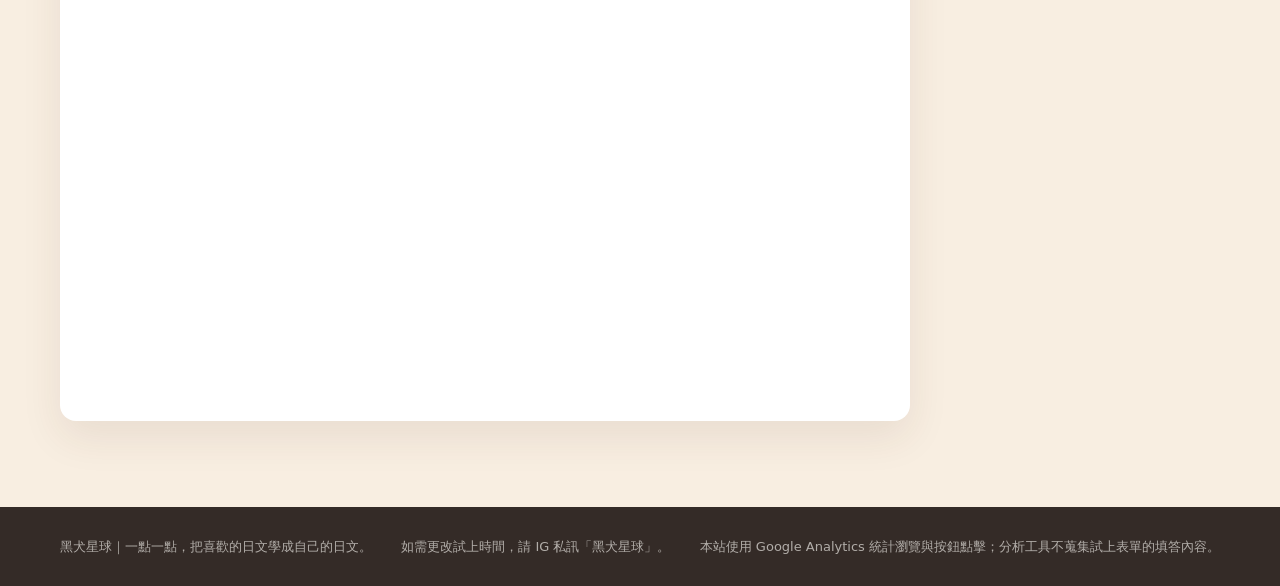
==== commit 2ad310a8: "Add GA4 page and trial click tracking" ====
--- a/index.html
+++ b/index.html
@@ -13,6 +13,16 @@
   <meta property="og:description" content="把 Podcast 裡聽到的日文，練成你會用的句子。先申請 15 分鐘免費試上。">
   <meta property="og:image" content="https://blackdog-japanese-lessons.pages.dev/blackdog-teacher.jpg">
   <meta property="og:locale" content="zh_TW">
+  <script async src="https://www.googletagmanager.com/gtag/js?id=G-RDD6QKRP00"></script>
+  <script>
+    window.dataLayer = window.dataLayer || [];
+    function gtag(){ dataLayer.push(arguments); }
+    gtag('js', new Date());
+    gtag('config', 'G-RDD6QKRP00', {
+      allow_google_signals: false,
+      allow_ad_personalization_signals: false
+    });
+  </script>
   <script type="application/ld+json">
     {
       "@context": "https://schema.org",
@@ -856,11 +866,11 @@
         <span>黑犬星球｜日文教室</span>
       </a>
       <div class="navlinks">
-        <a href="#about">認識課堂</a>
-        <a href="#courses">可以學什麼</a>
-        <a href="#pricing">課程費用</a>
+        <a href="#about" data-ga-event="click_nav_about">認識課堂</a>
+        <a href="#courses" data-ga-event="click_nav_courses">可以學什麼</a>
+        <a href="#pricing" data-ga-event="click_nav_pricing">課程費用</a>
       </div>
-      <a class="button" href="#apply">申請免費試上</a>
+      <a class="button" href="#apply" data-ga-event="click_nav_trial">申請免費試上</a>
     </nav>
   </header>
 
@@ -872,8 +882,8 @@
           <h1>把聽懂的日文，<br>練成你會說的句子。</h1>
           <p class="lead">聽完節目，想從五十音開始、把文法補清楚，或在旅行時真的開口嗎？我是黑犬ミオ。線上 1 對 1 課堂會從你的程度和喜歡的內容出發，一起把日文用進生活裡。</p>
           <div class="hero-actions">
-            <a class="button" href="#apply">申請 15 分鐘免費試上</a>
-            <a class="button secondary" href="#pricing">先看課程與費用</a>
+            <a class="button" href="#apply" data-ga-event="click_hero_trial">申請 15 分鐘免費試上</a>
+            <a class="button secondary" href="#pricing" data-ga-event="click_hero_pricing">先看課程與費用</a>
           </div>
           <p class="hero-footnote">試上會真的學一小段日文；填表不用登入，也不用先買課包。</p>
           <div class="quick-facts" aria-label="上課資訊"><span>線上 1 對 1</span><span>初學到 N2</span><span>60 分鐘約 NT$500–850</span></div>
@@ -893,7 +903,7 @@
     <section id="about" class="teacher-letter">
       <div class="section-inner letter-grid">
         <div><p class="eyebrow">給正在學日文的你</p><h2>先從你卡住的地方開始。</h2><p class="muted">不需要一開始就很厲害，也不用把學習目標想得很完整。</p></div>
-        <div class="letter-paper"><p>嗨，我是黑犬ミオ，也是《學日文大小事》的黑犬老師。</p><p>我從零基礎自學到日文系畢業，曾在補習班和家教教日文。一路走過來，我知道「好像聽懂了，卻不知道怎麼用」是什麼感覺。</p><p>有的學生想把《大家的日本語》好好學完，有的想在日本旅行時敢開口；也有人想看懂喜歡的貼文、日劇或偶像說的話。你想學的日文，可以從你的生活開始。</p><p>課堂上，我會先聽聽你目前會什麼、哪裡常常卡住，再用例句把文法和句子講清楚。你可以問、可以試著說、也可以說「我還是不懂」，我們再換一種方式。</p><p>如果你還不確定自己適不適合，先來上 15 分鐘免費小課就好。我們真的學一小段日文，再聊聊接下來怎麼安排。</p><p class="teacher-credit">想先認識我的教學方式？<a href="https://open.spotify.com/show/3Py2JjKlyfYjFLFzrDSW9N" target="_blank" rel="noopener noreferrer">聽《學日文大小事》Podcast</a></p><p class="letter-sign">黑犬より 🐾</p></div>
+        <div class="letter-paper"><p>嗨，我是黑犬ミオ，也是《學日文大小事》的黑犬老師。</p><p>我從零基礎自學到日文系畢業，曾在補習班和家教教日文。一路走過來，我知道「好像聽懂了，卻不知道怎麼用」是什麼感覺。</p><p>有的學生想把《大家的日本語》好好學完，有的想在日本旅行時敢開口；也有人想看懂喜歡的貼文、日劇或偶像說的話。你想學的日文，可以從你的生活開始。</p><p>課堂上，我會先聽聽你目前會什麼、哪裡常常卡住，再用例句把文法和句子講清楚。你可以問、可以試著說、也可以說「我還是不懂」，我們再換一種方式。</p><p>如果你還不確定自己適不適合，先來上 15 分鐘免費小課就好。我們真的學一小段日文，再聊聊接下來怎麼安排。</p><p class="teacher-credit">想先認識我的教學方式？<a href="https://open.spotify.com/show/3Py2JjKlyfYjFLFzrDSW9N" target="_blank" rel="noopener noreferrer" data-ga-event="click_podcast">聽《學日文大小事》Podcast</a></p><p class="letter-sign">黑犬より 🐾</p></div>
       </div>
     </section>
 
@@ -1177,7 +1187,7 @@
           <h2>先試 15 分鐘，<br>看看我們適不適合一起學。</h2>
           <p>不是只有諮詢。我會真的帶你學一小段日文，再聽聽你的目標、時間和想問的事。</p>
         </div>
-        <a class="button" href="#apply">申請 15 分鐘免費試上</a>
+        <a class="button" href="#apply" data-ga-event="click_bottom_trial">申請 15 分鐘免費試上</a>
       </div>
     </section>
 
@@ -1190,7 +1200,7 @@
           <p>送出後會收到填答副本；我會再用信件和你確認試上時間。填表後先不用預留時段，等我們確認好再見面。</p>
           <p class="apply-note">資料只用於安排試上及聯繫，由黑犬星球的 Google 帳號保管。表單不會要求密碼。</p>
         </div>
-        <a class="button trial-form-link" href="https://docs.google.com/forms/d/e/1FAIpQLSebP49dSdqlEI1WH5Nd7KZwYuxhdrafJ_IhHvDjGUvb2KHJDQ/viewform" target="_blank" rel="noopener noreferrer">另開試上申請表</a>
+        <a class="button trial-form-link" href="https://docs.google.com/forms/d/e/1FAIpQLSebP49dSdqlEI1WH5Nd7KZwYuxhdrafJ_IhHvDjGUvb2KHJDQ/viewform" target="_blank" rel="noopener noreferrer" data-ga-event="click_external_form">另開試上申請表</a>
         <iframe class="google-form-frame" title="黑犬星球日文試上申請表" src="https://docs.google.com/forms/d/e/1FAIpQLSebP49dSdqlEI1WH5Nd7KZwYuxhdrafJ_IhHvDjGUvb2KHJDQ/viewform?embedded=true" loading="lazy">載入 Google 表單中…</iframe>
       </div>
     </section>
@@ -1200,7 +1210,27 @@
     <div class="section-inner">
       <span>黑犬星球｜一點一點，把喜歡的日文學成自己的日文。</span>
       <span>如需更改試上時間，請 IG 私訊「黑犬星球」。</span>
+      <span>本站使用 Google Analytics 統計瀏覽與按鈕點擊；分析工具不蒐集試上表單的填答內容。</span>
     </div>
   </footer>
+  <script>
+    document.addEventListener('click', function (event) {
+      var link = event.target instanceof Element && event.target.closest('a[data-ga-event]');
+      if (link && typeof gtag === 'function') {
+        gtag('event', link.getAttribute('data-ga-event'));
+      }
+    });
+
+    var trialIntro = document.querySelector('.apply-intro');
+    if (trialIntro && 'IntersectionObserver' in window) {
+      var trialObserver = new IntersectionObserver(function (entries) {
+        if (entries[0].isIntersecting) {
+          gtag('event', 'view_trial_section');
+          trialObserver.disconnect();
+        }
+      }, { threshold: 0.5 });
+      trialObserver.observe(trialIntro);
+    }
+  </script>
 </body>
 </html>
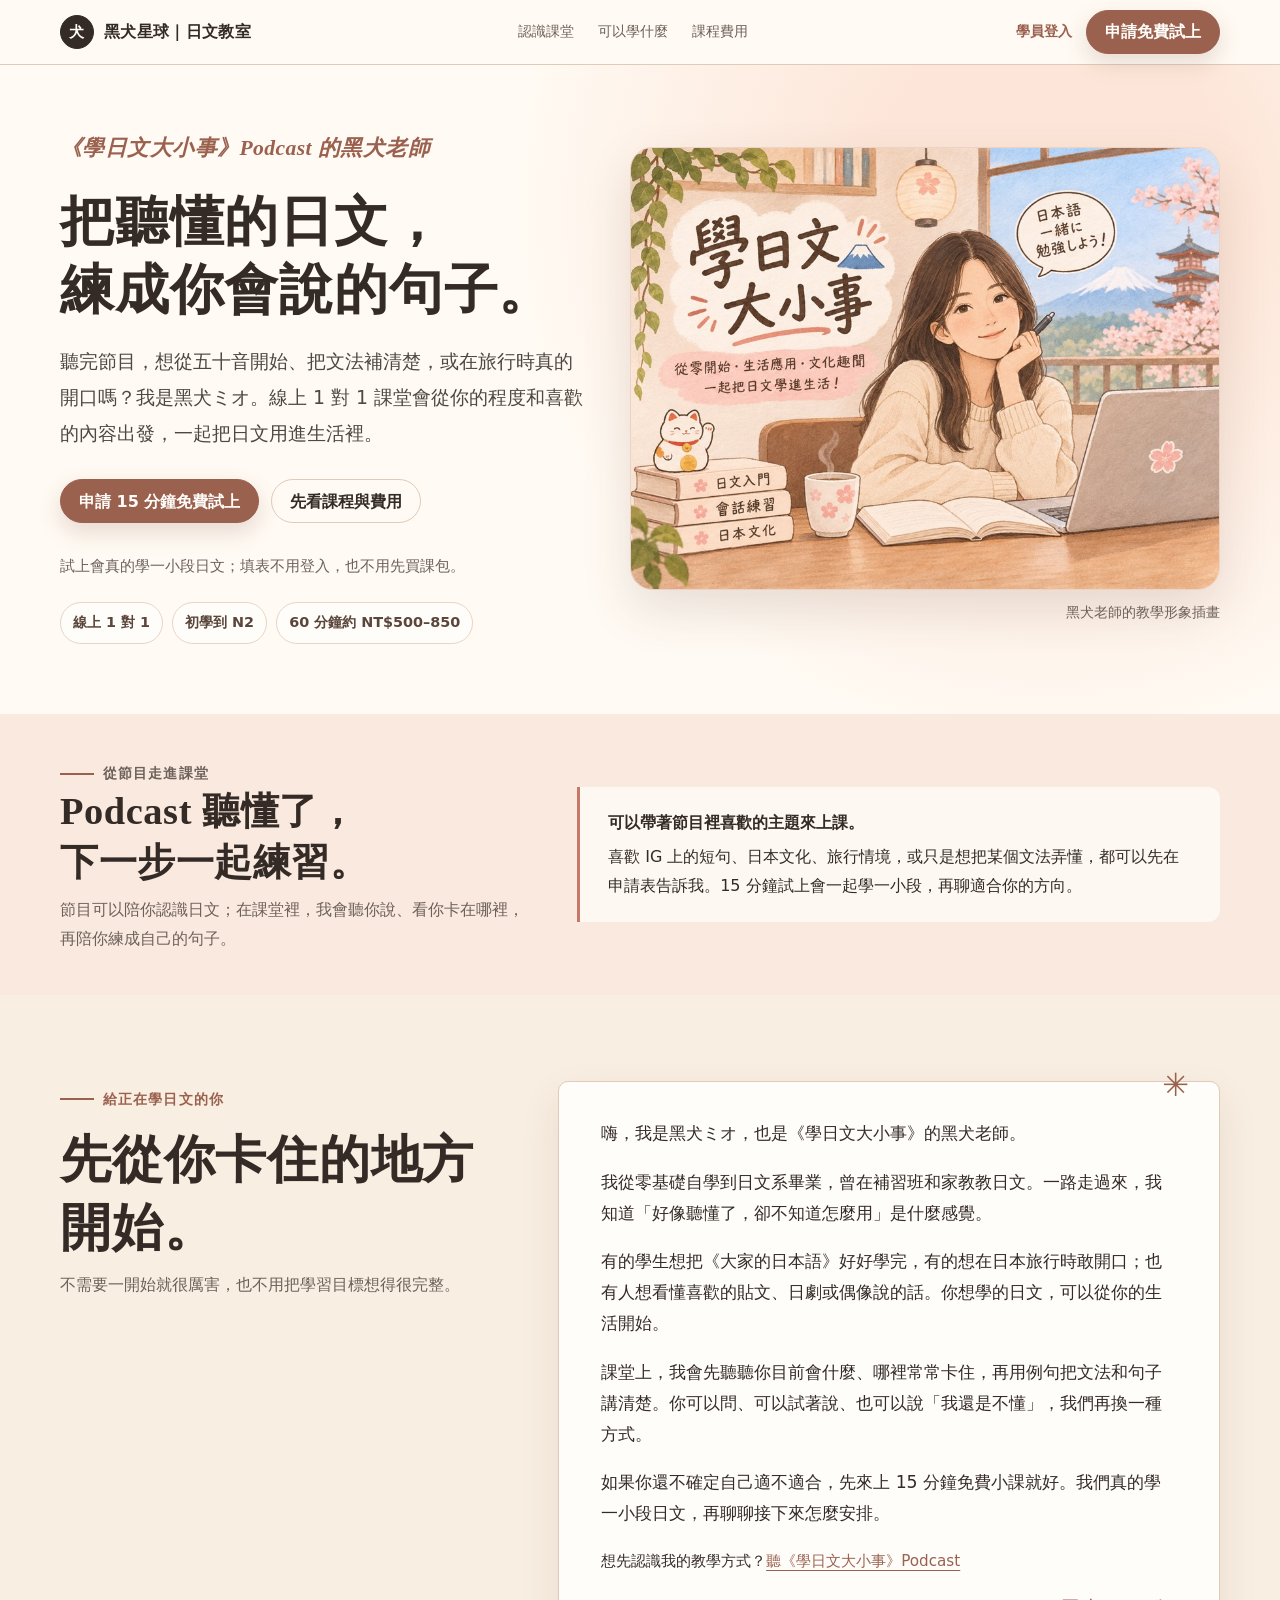
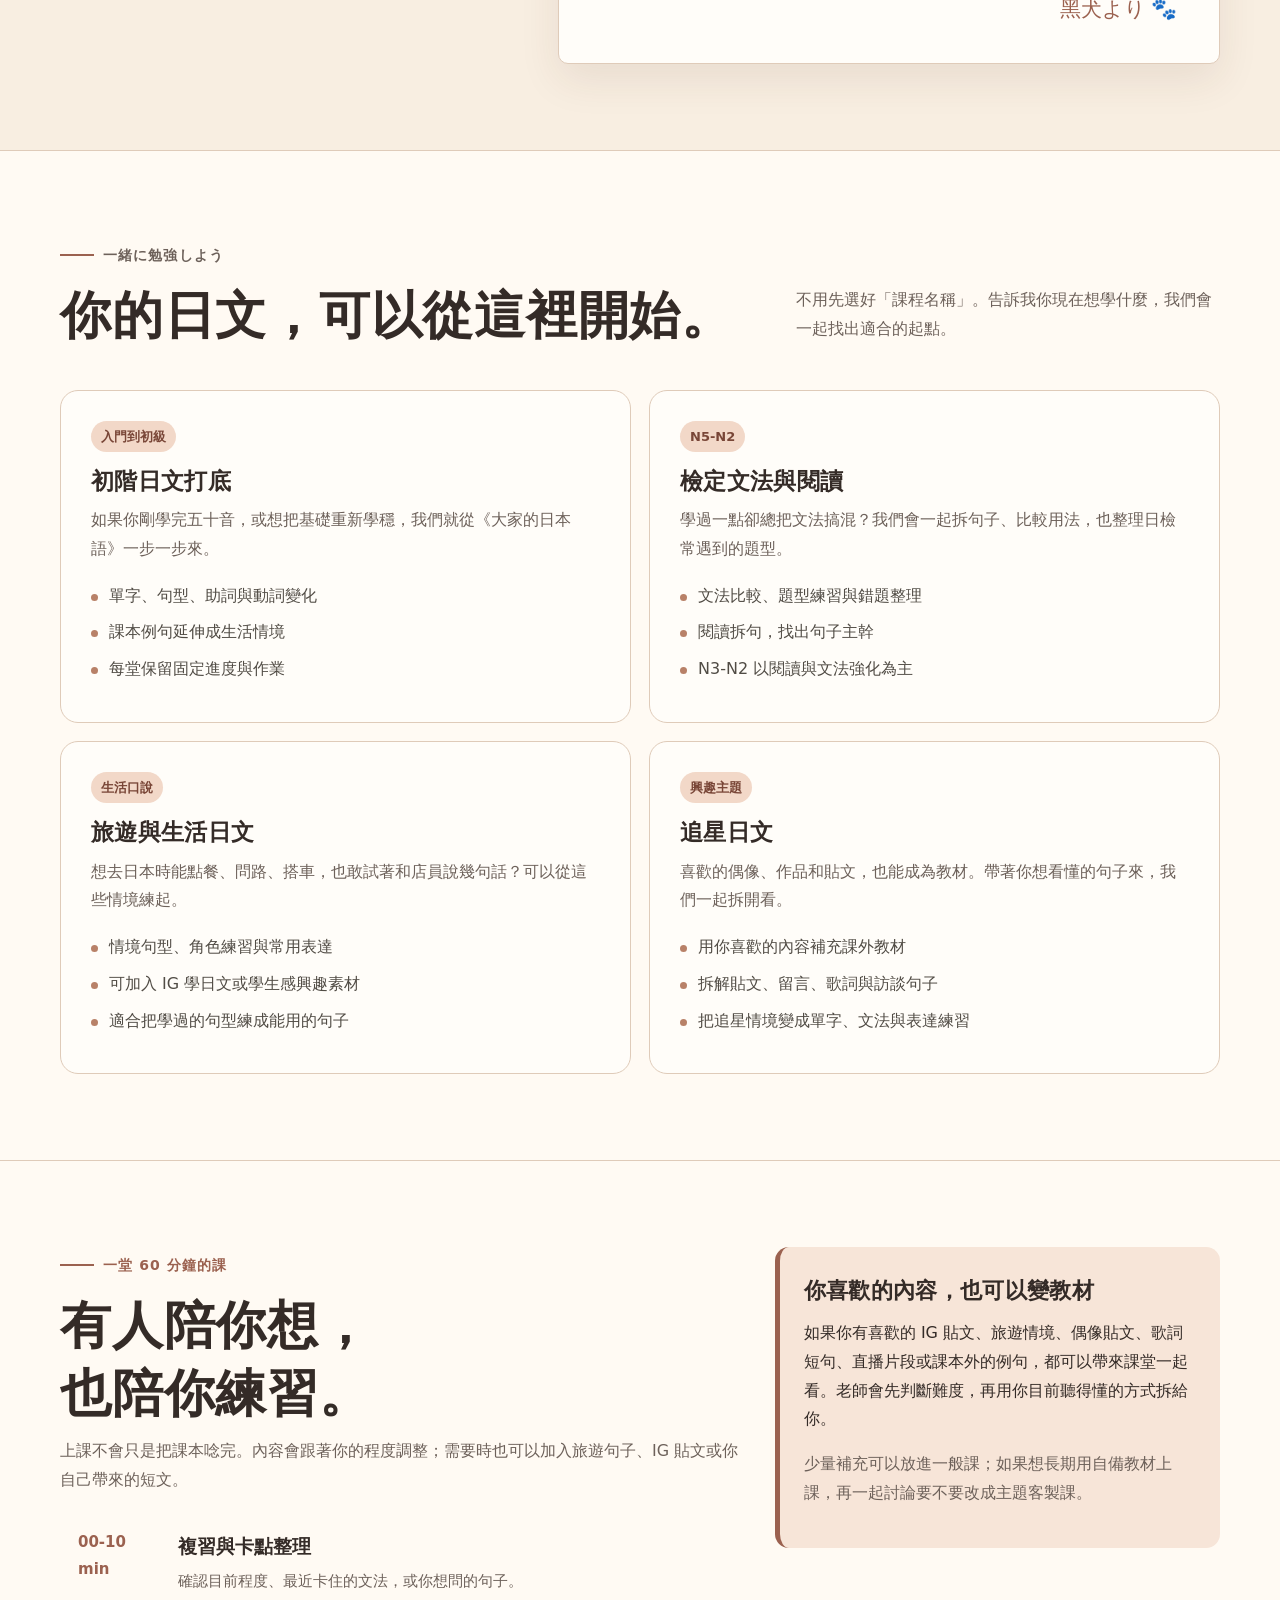
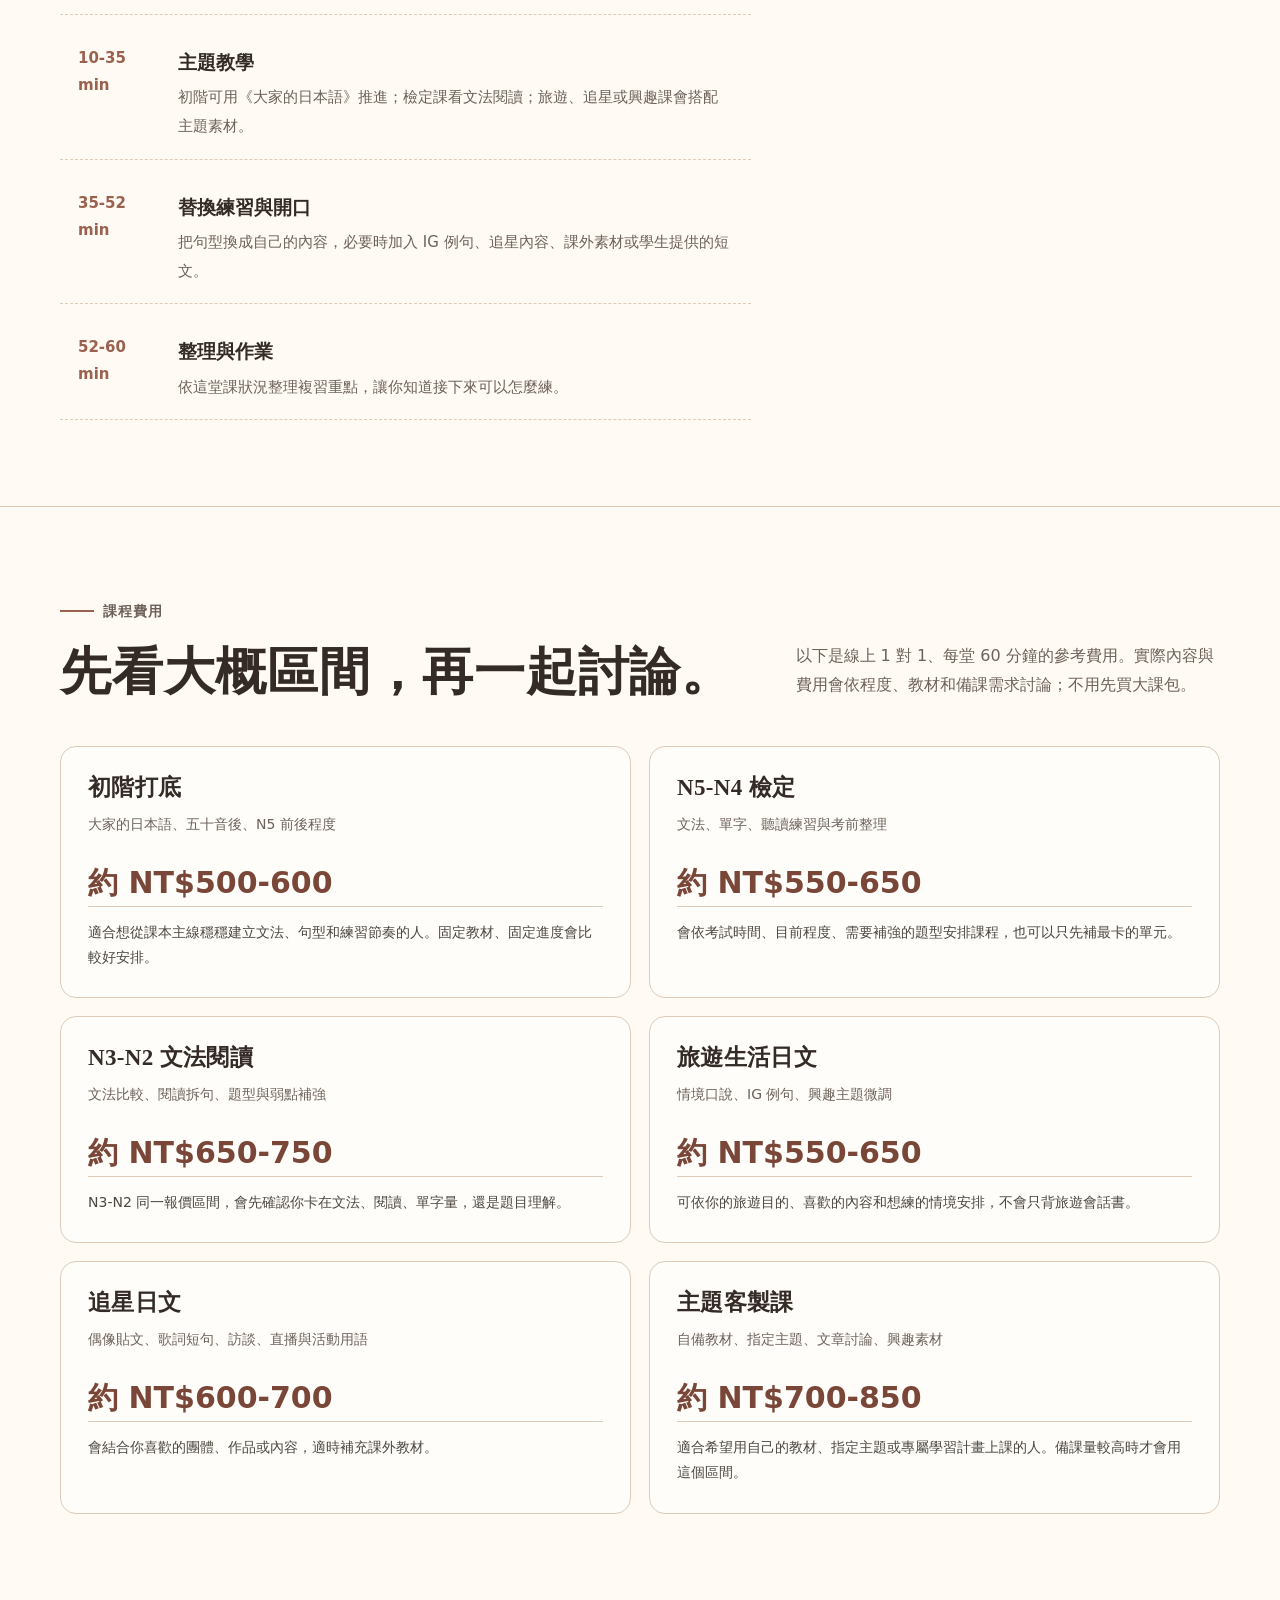
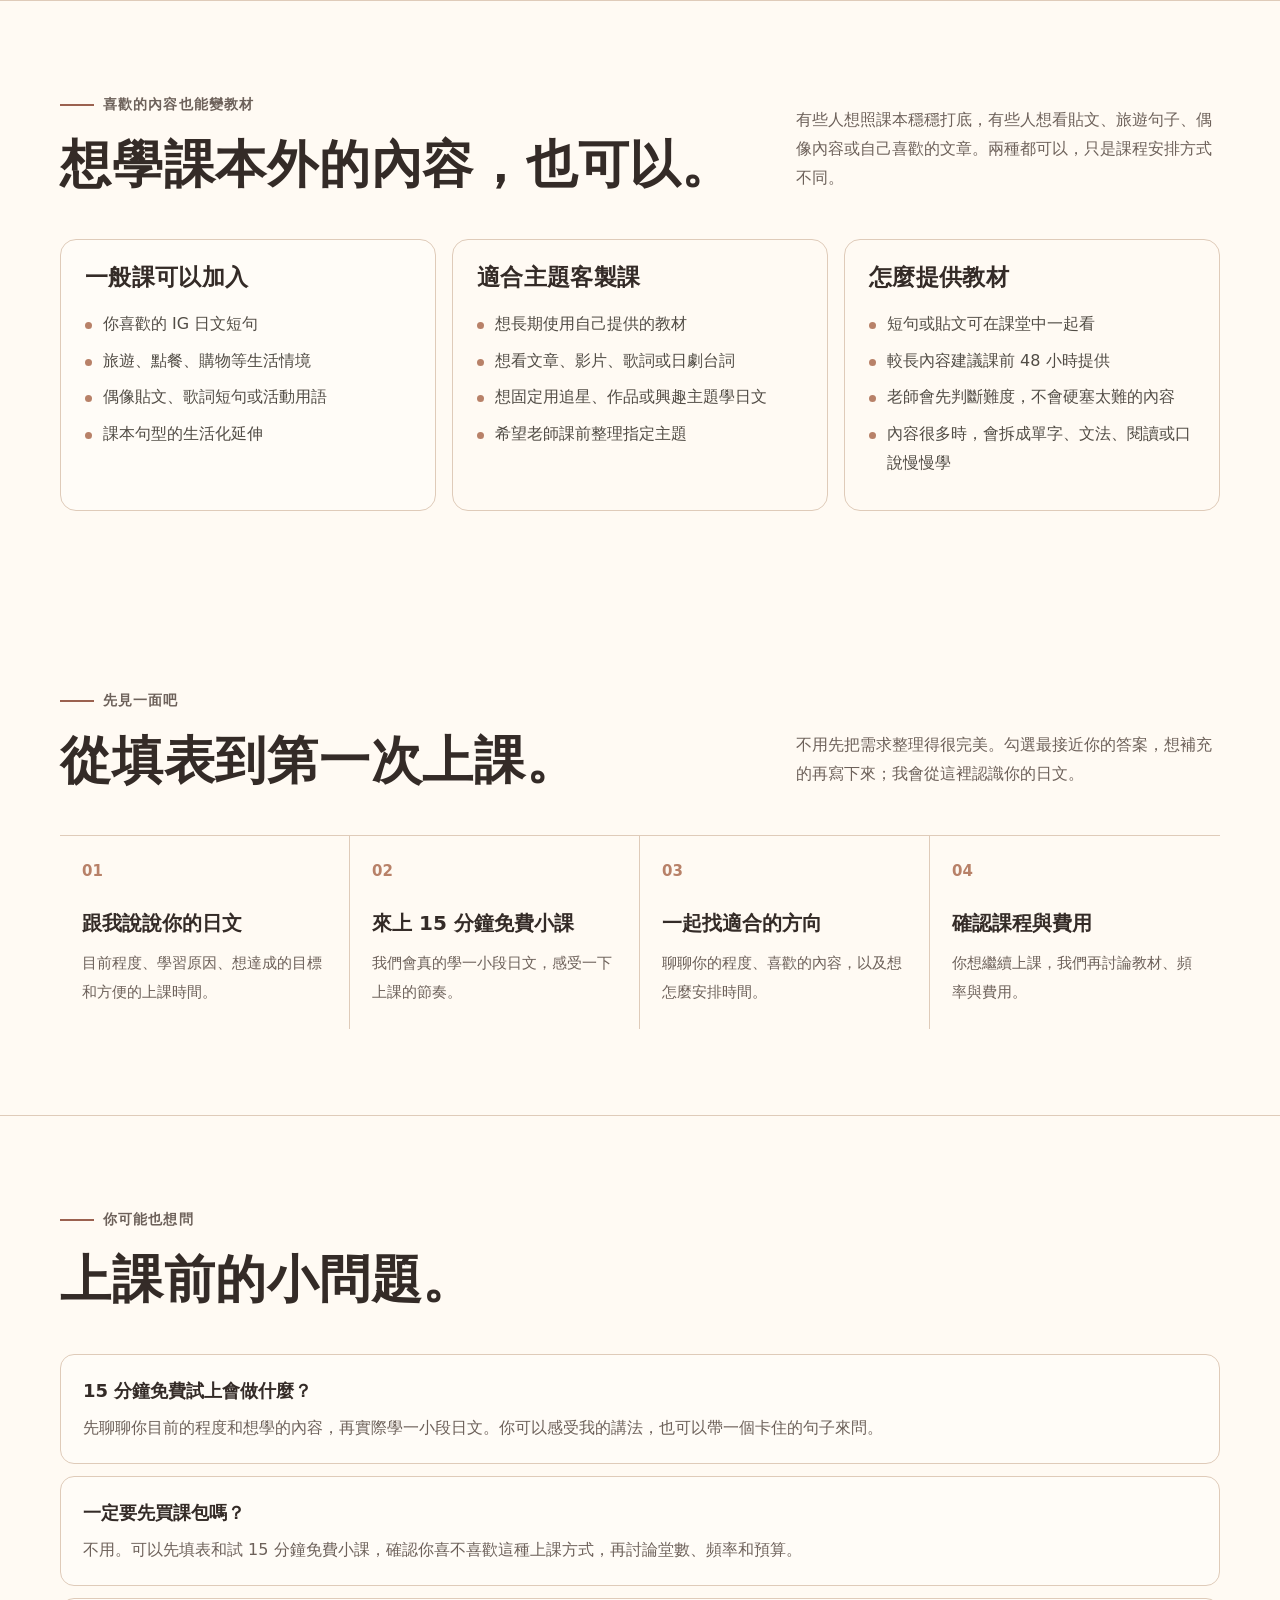
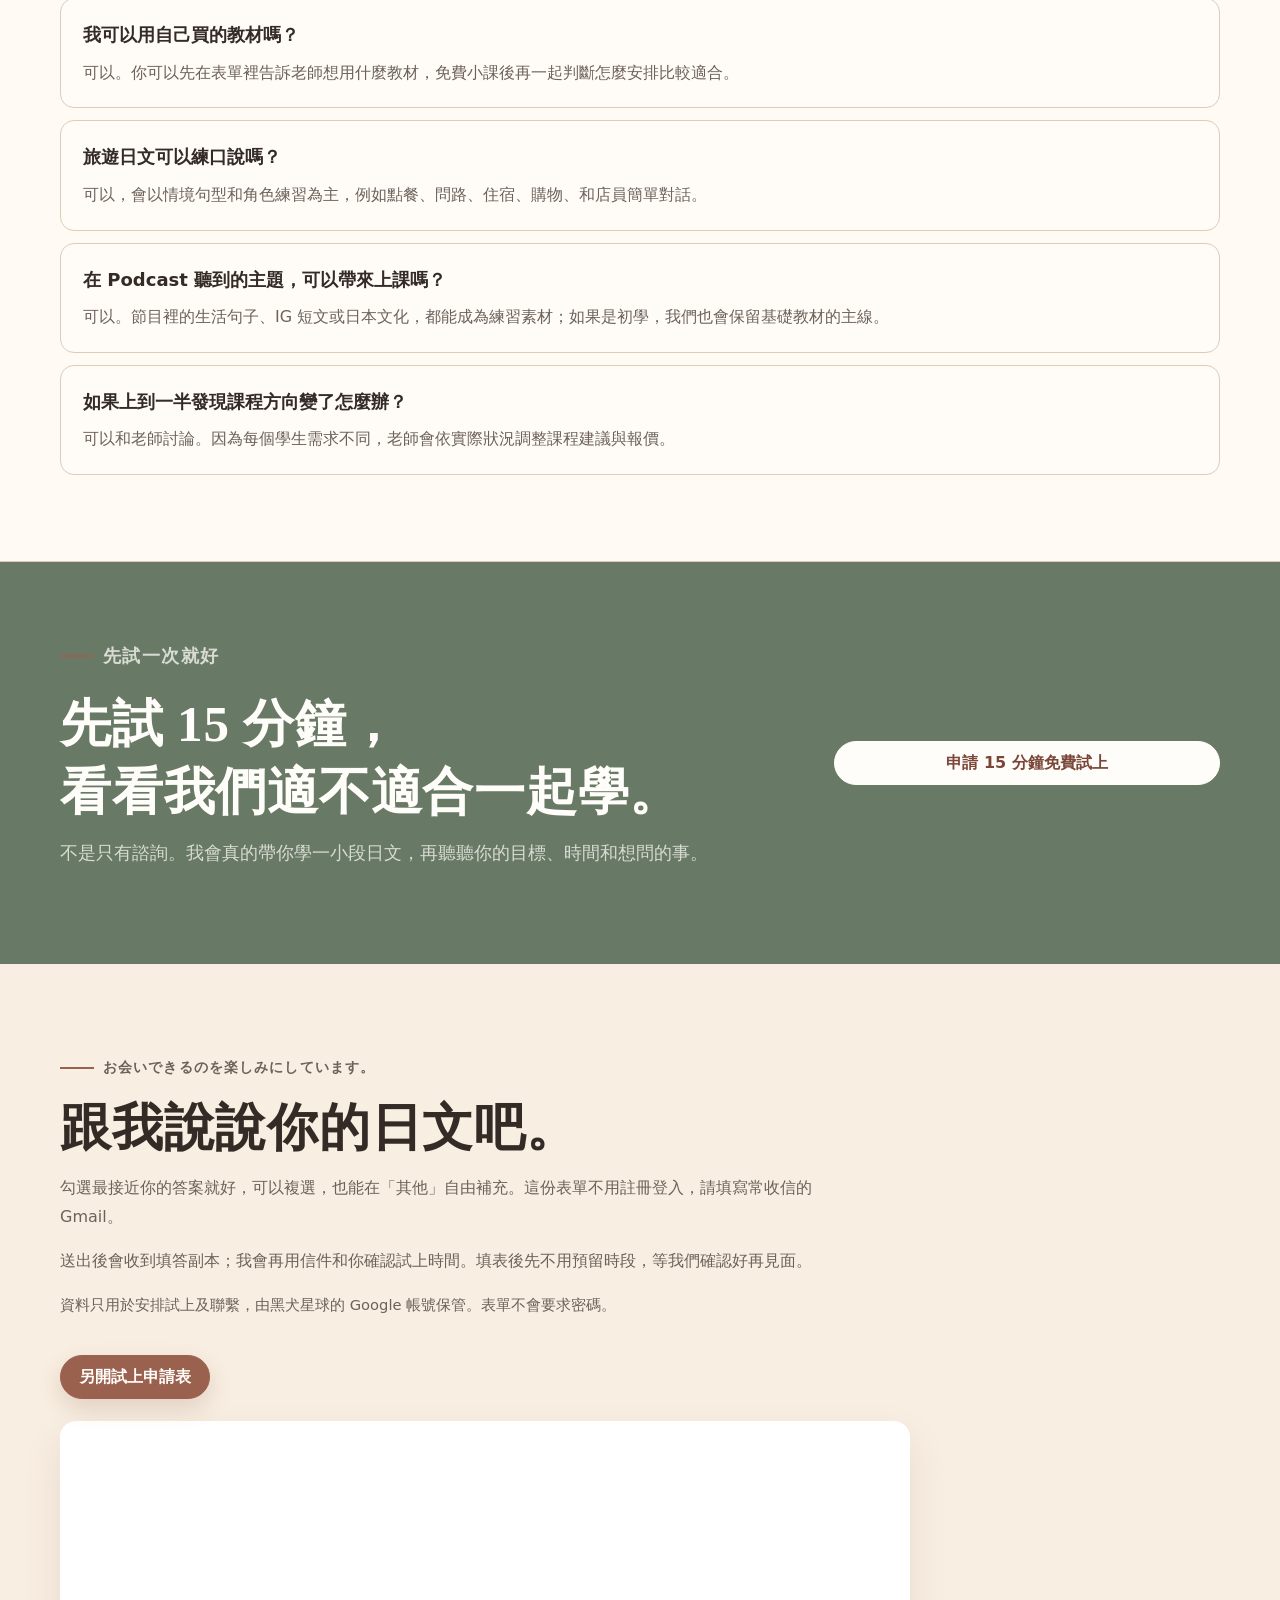
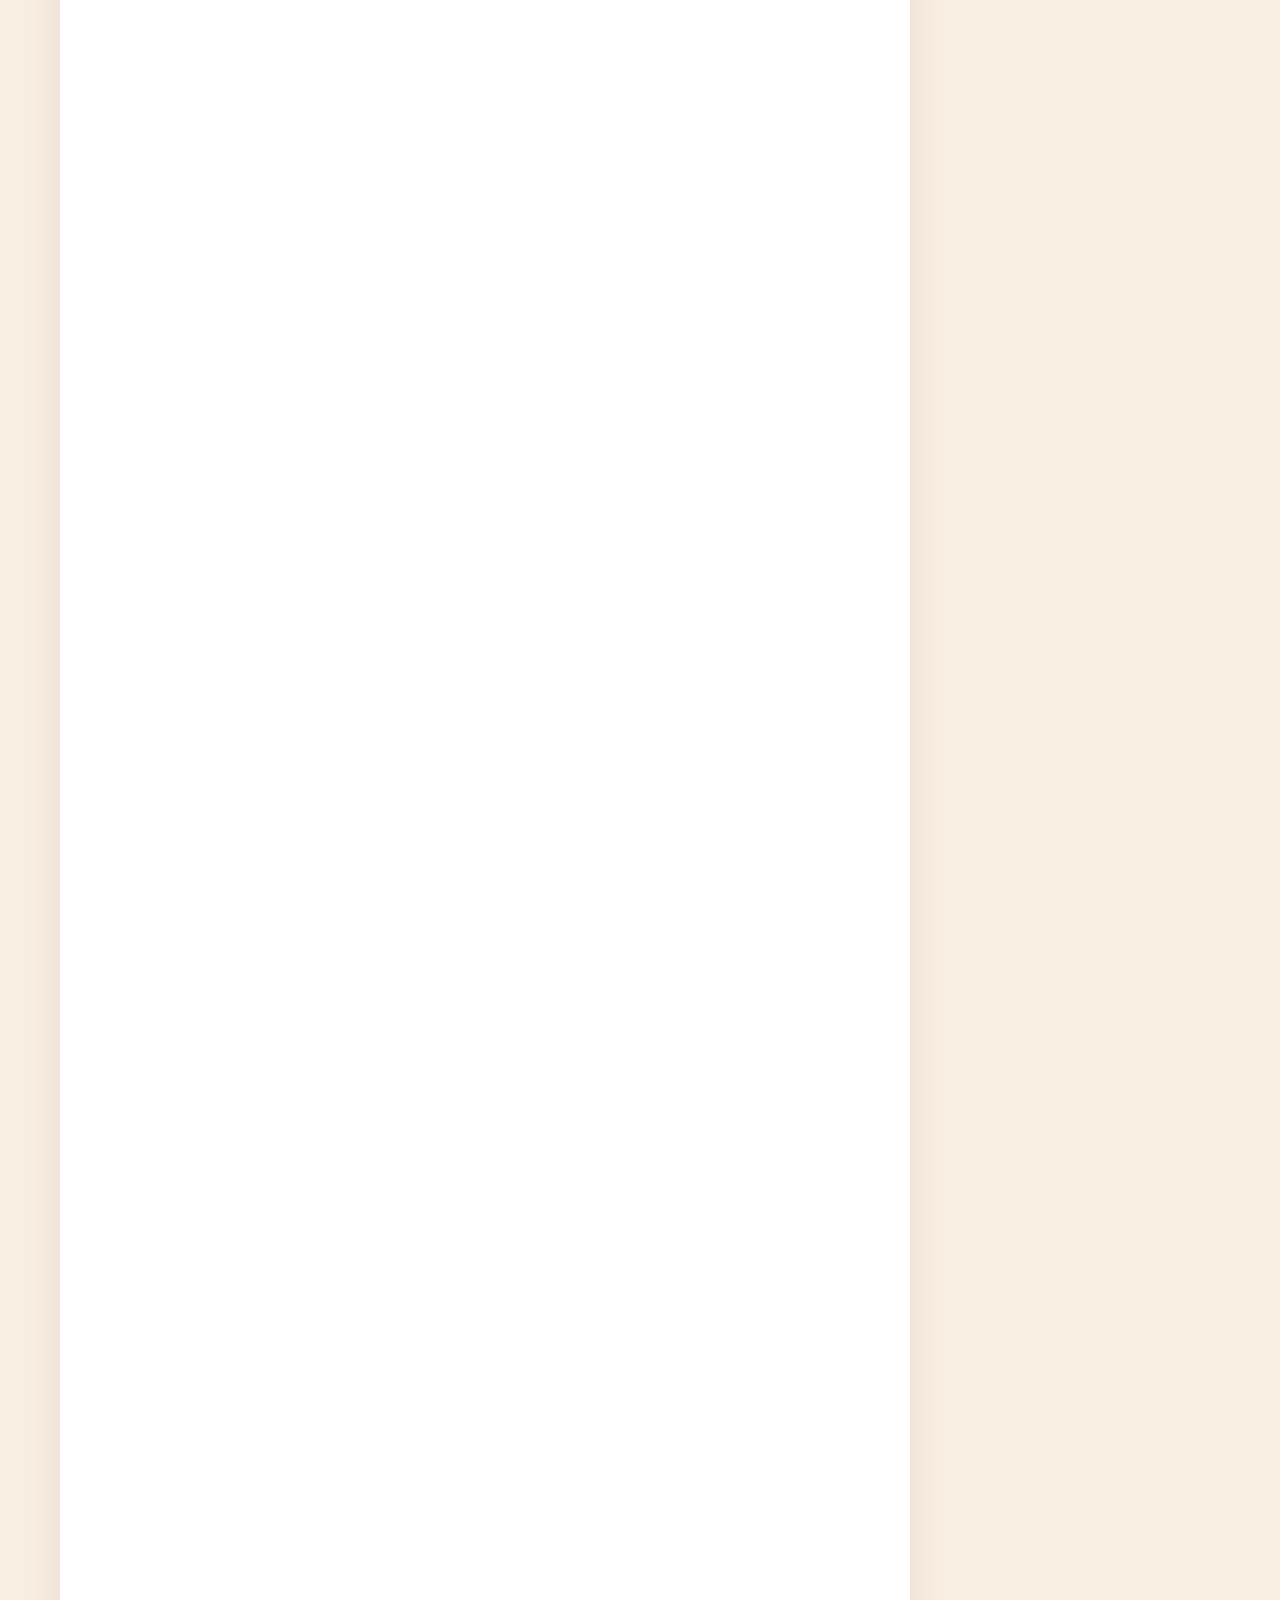
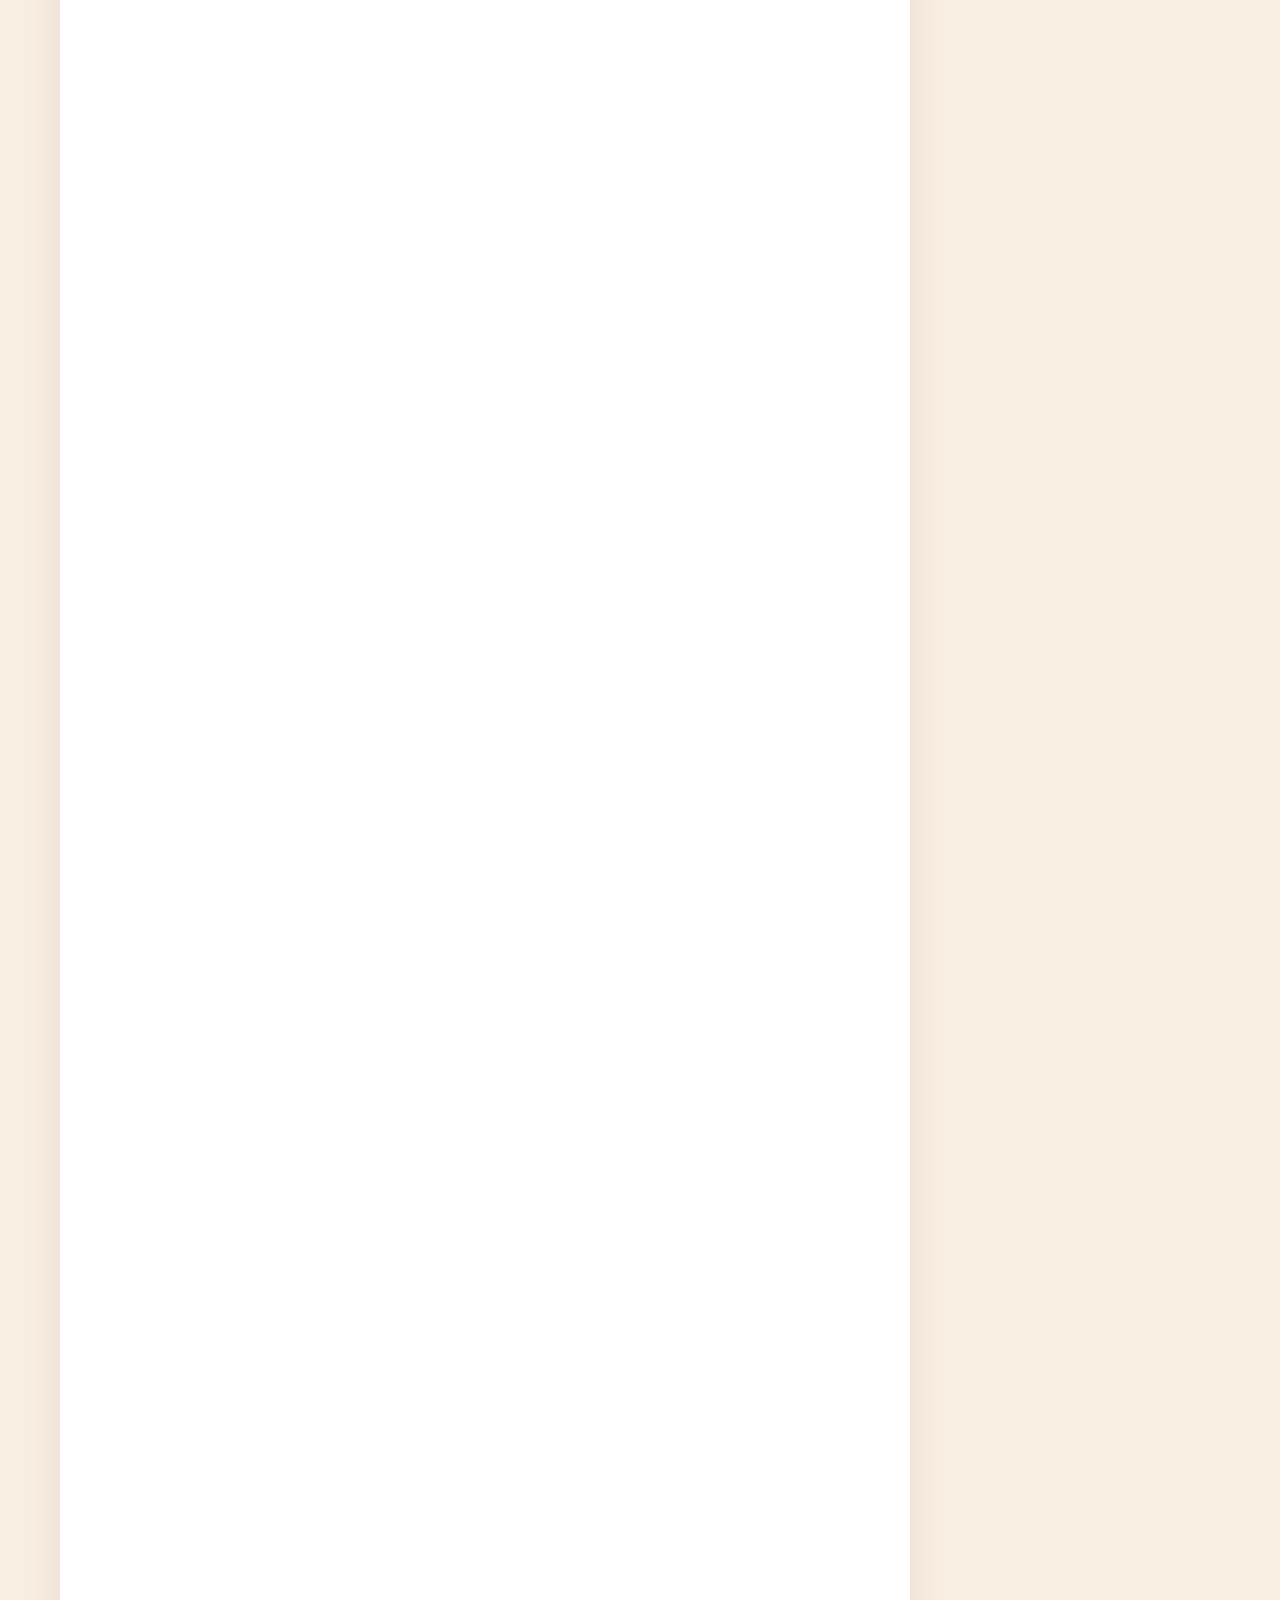
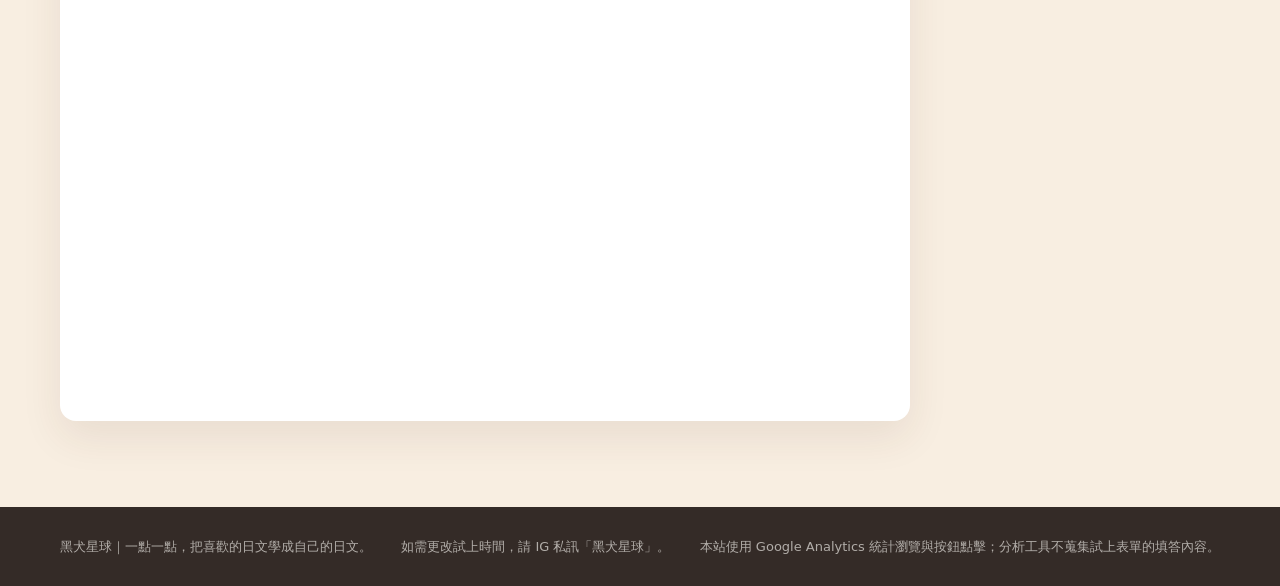
==== commit 2ecdee3f: "Add student portal link to Blackdog course page" ====
--- a/index.html
+++ b/index.html
@@ -134,6 +134,10 @@
       background: var(--soft);
       color: var(--ink);
     }
+
+    .nav-actions { display: flex; align-items: center; gap: 14px; }
+    .student-entry { color: var(--green); font-size: .9rem; font-weight: 800; white-space: nowrap; }
+    .student-entry:hover { text-decoration: underline; text-underline-offset: 4px; }
 
     .button {
       display: inline-flex;
@@ -855,7 +859,7 @@
     .trial-form-link { background:var(--green); }
     footer { background:#342b27; }
     @media(max-width:980px) { .hero-grid,.letter-grid,.podcast-bridge .section-inner { grid-template-columns:1fr; gap:24px; } .steps { grid-template-columns:repeat(2,minmax(0,1fr)); } .step:nth-child(2) { border-right:0; } }
-    @media(max-width:640px) { .nav .button { min-height:40px; padding:8px 11px; font-size:.82rem; white-space:nowrap; } .brand { font-size:.9rem; } .hero { padding:34px 0 48px; } .hero .eyebrow { font-size:1.02rem; } .hero-grid { gap:26px; } .portrait-caption { text-align:left; } .podcast-bridge { padding:34px 0; } .podcast-bridge .podcast-note { padding:17px 19px; } .letter-paper { padding:27px 24px; } .cards,.pricing,.steps { grid-template-columns:1fr; } .card { min-height:0; } .step { border-right:0; border-bottom:1px solid var(--line); } .step:last-child { border-bottom:0; } .google-form-frame { height:4250px; } }
+    @media(max-width:640px) { .nav .button { min-height:40px; padding:8px 11px; font-size:.82rem; white-space:nowrap; } .brand { font-size:.9rem; } .brand span:last-child { display:none; } .nav-actions { gap:10px; } .student-entry { font-size:.82rem; } .hero { padding:34px 0 48px; } .hero .eyebrow { font-size:1.02rem; } .hero-grid { gap:26px; } .portrait-caption { text-align:left; } .podcast-bridge { padding:34px 0; } .podcast-bridge .podcast-note { padding:17px 19px; } .letter-paper { padding:27px 24px; } .cards,.pricing,.steps { grid-template-columns:1fr; } .card { min-height:0; } .step { border-right:0; border-bottom:1px solid var(--line); } .step:last-child { border-bottom:0; } .google-form-frame { height:4250px; } }
   </style>
 </head>
 <body>
@@ -870,7 +874,7 @@
         <a href="#courses" data-ga-event="click_nav_courses">可以學什麼</a>
         <a href="#pricing" data-ga-event="click_nav_pricing">課程費用</a>
       </div>
-      <a class="button" href="#apply" data-ga-event="click_nav_trial">申請免費試上</a>
+      <div class="nav-actions"><a class="student-entry" href="./student.html" data-ga-event="click_student_login">學員登入</a><a class="button" href="#apply" data-ga-event="click_nav_trial">申請免費試上</a></div>
     </nav>
   </header>
 
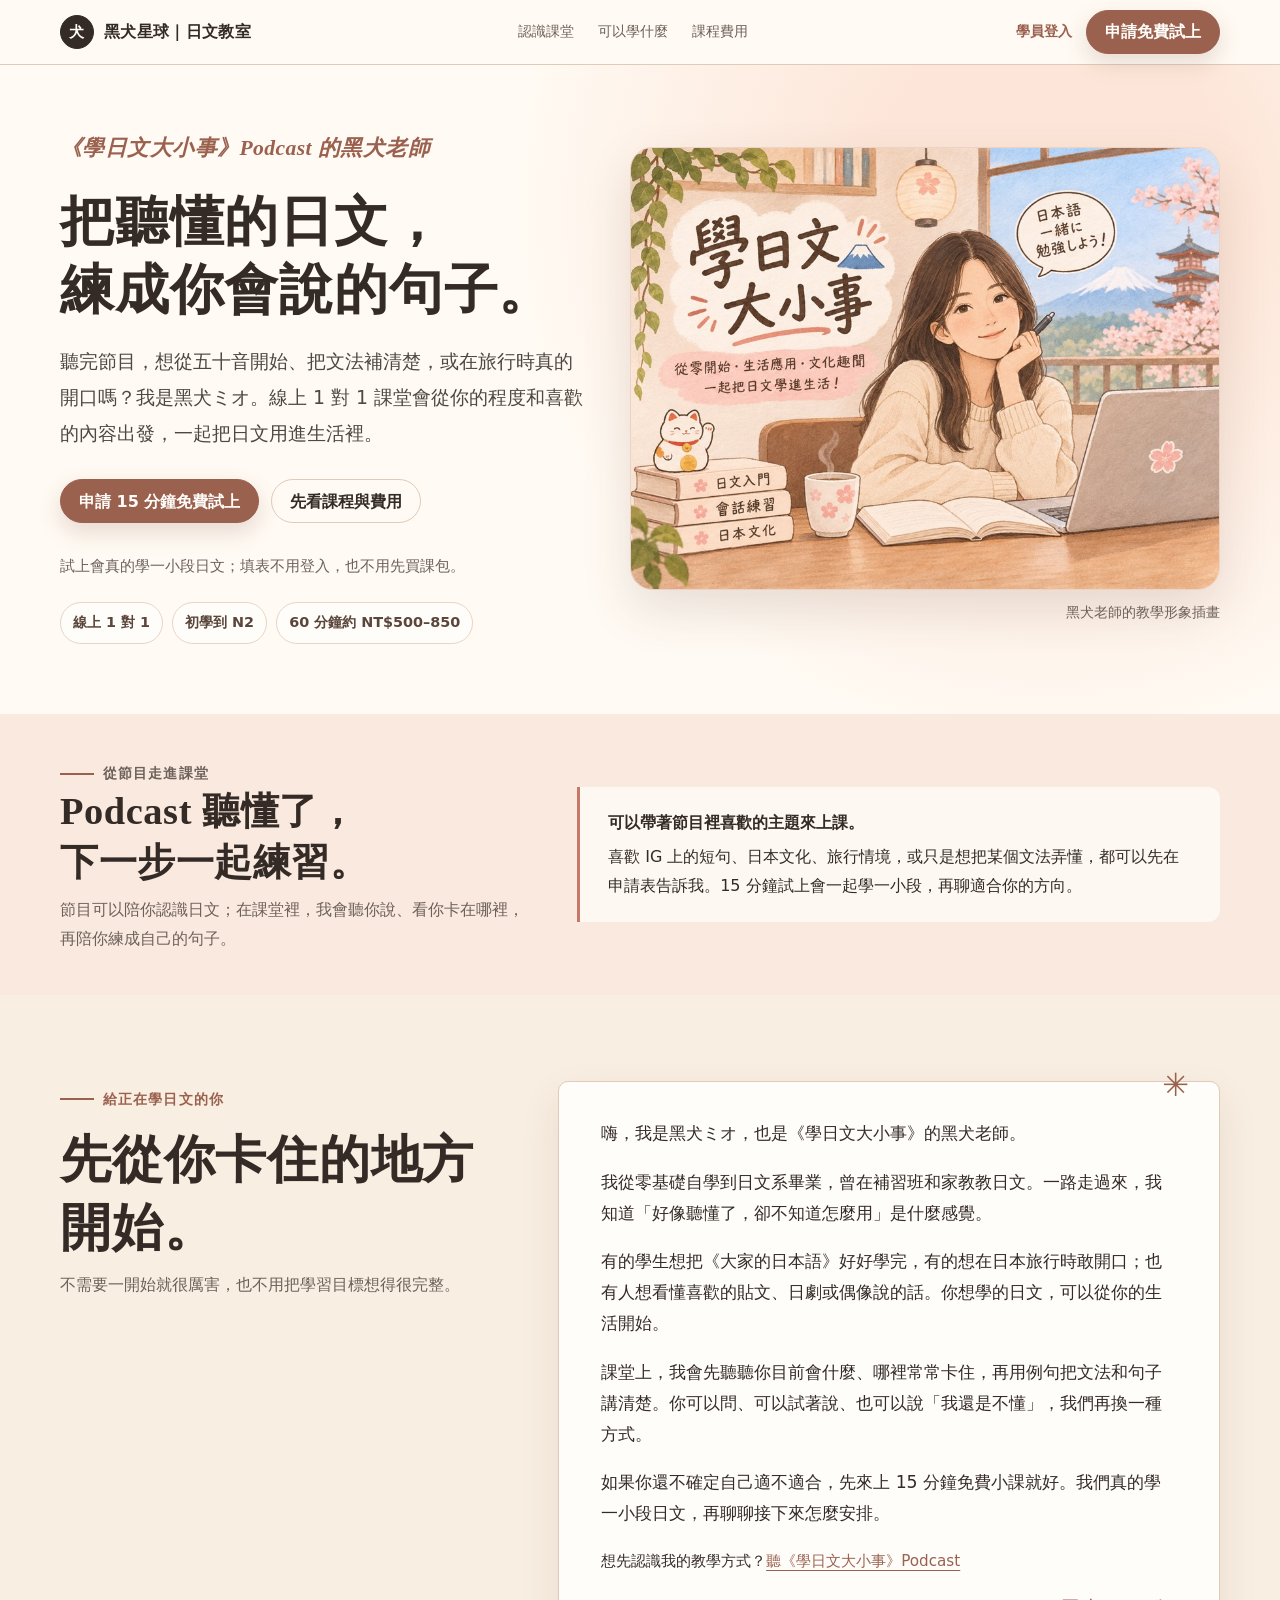
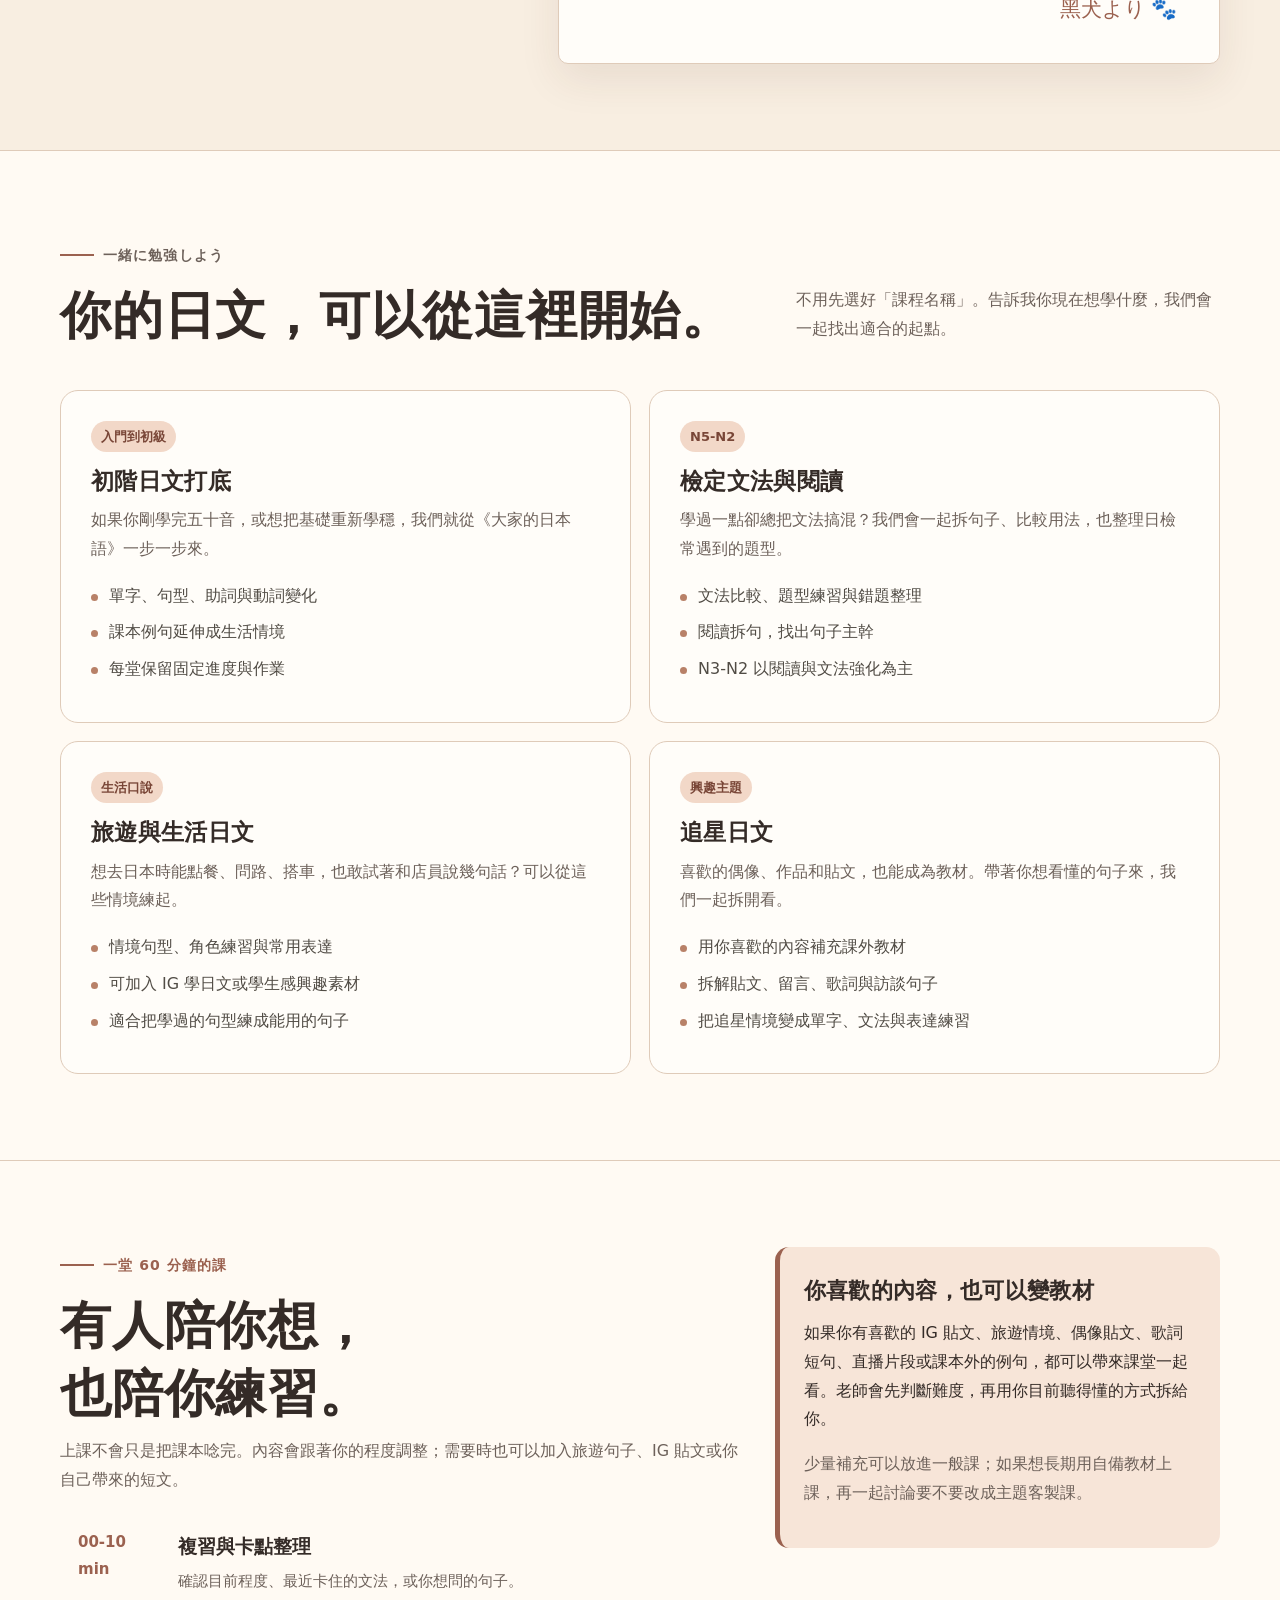
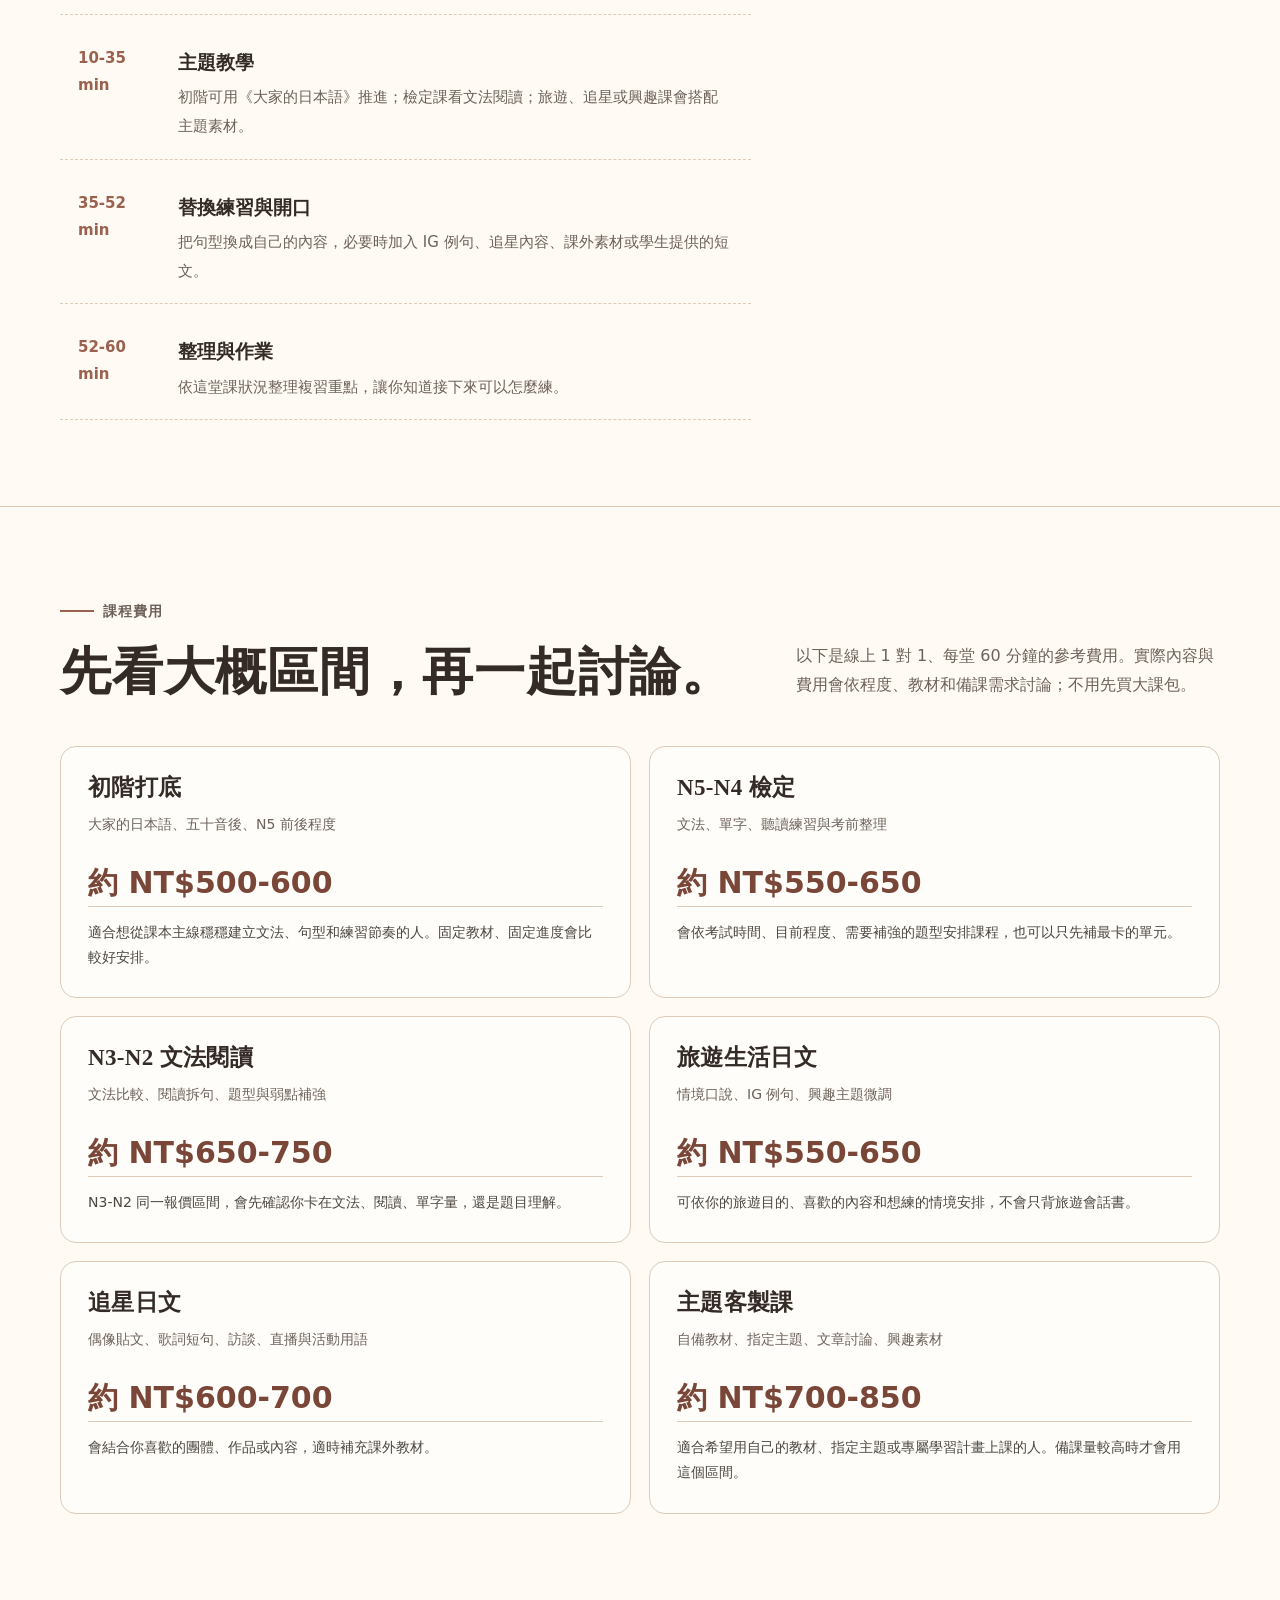
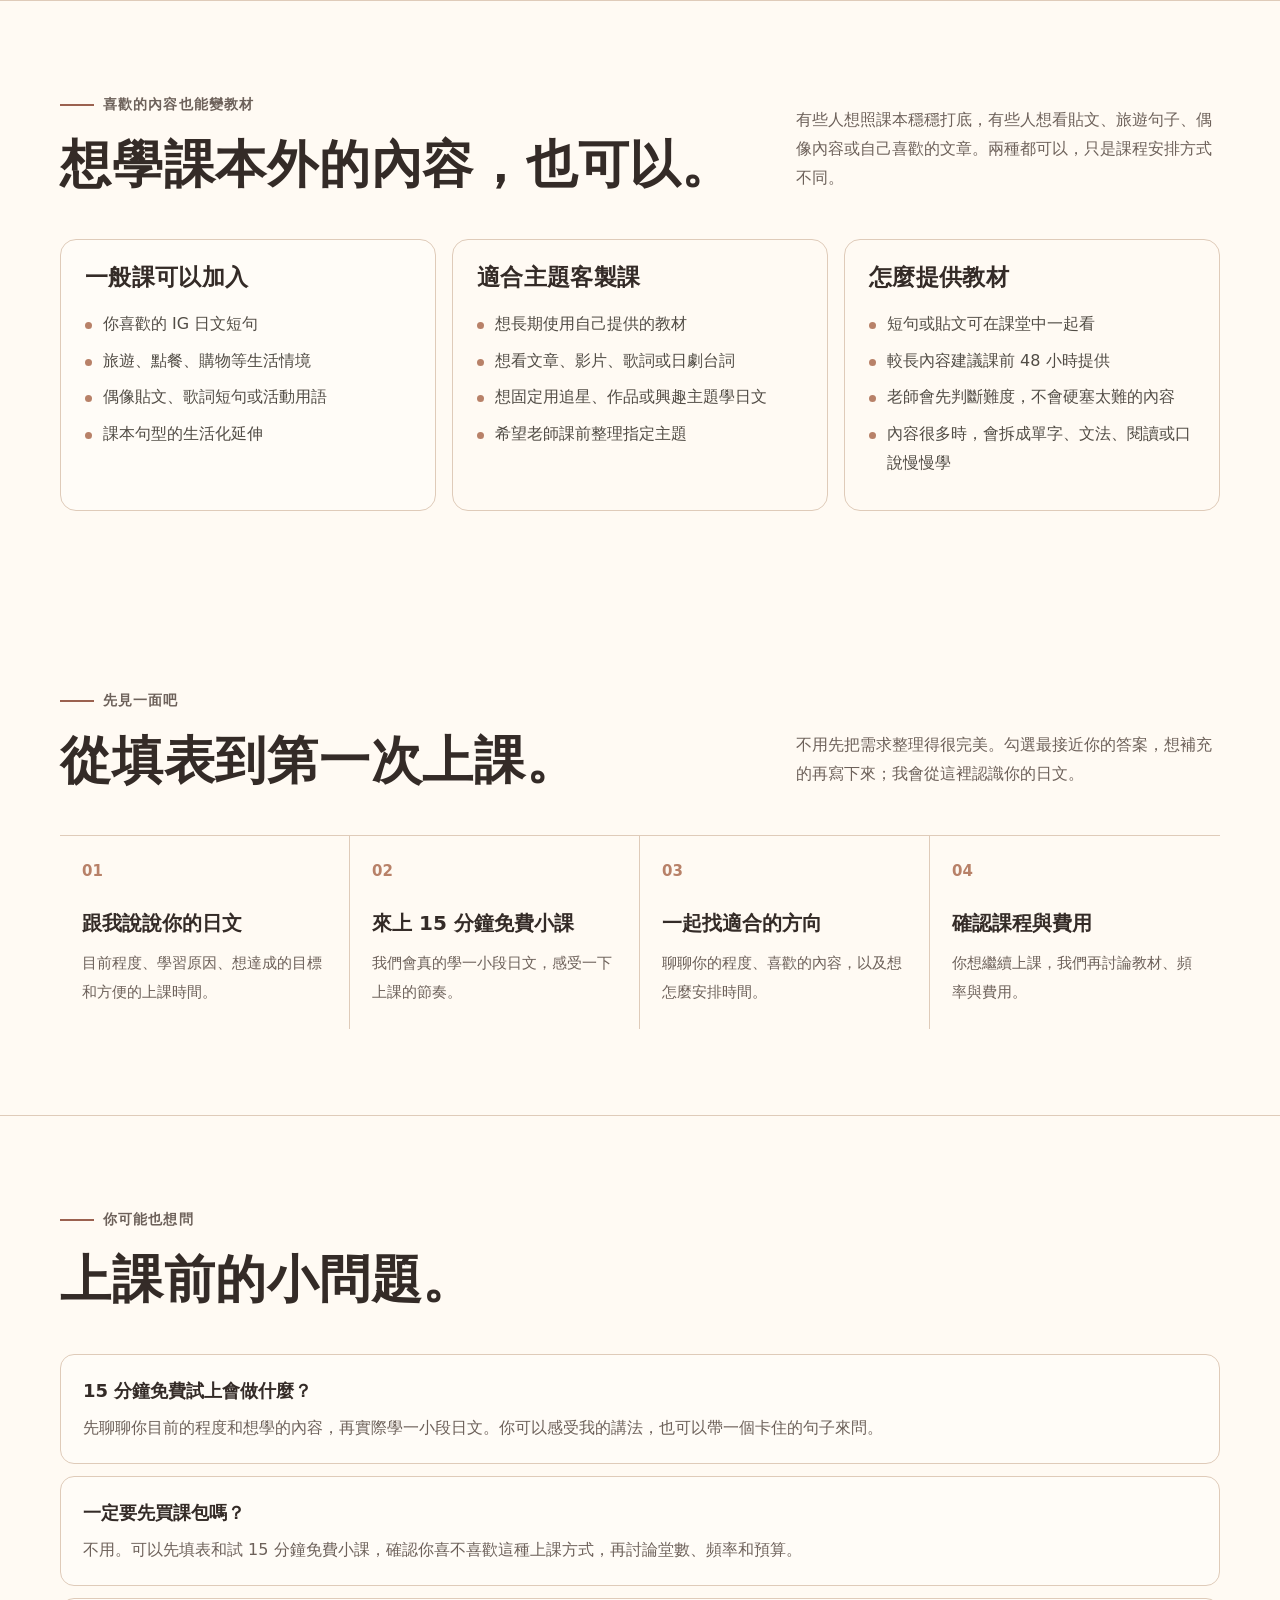
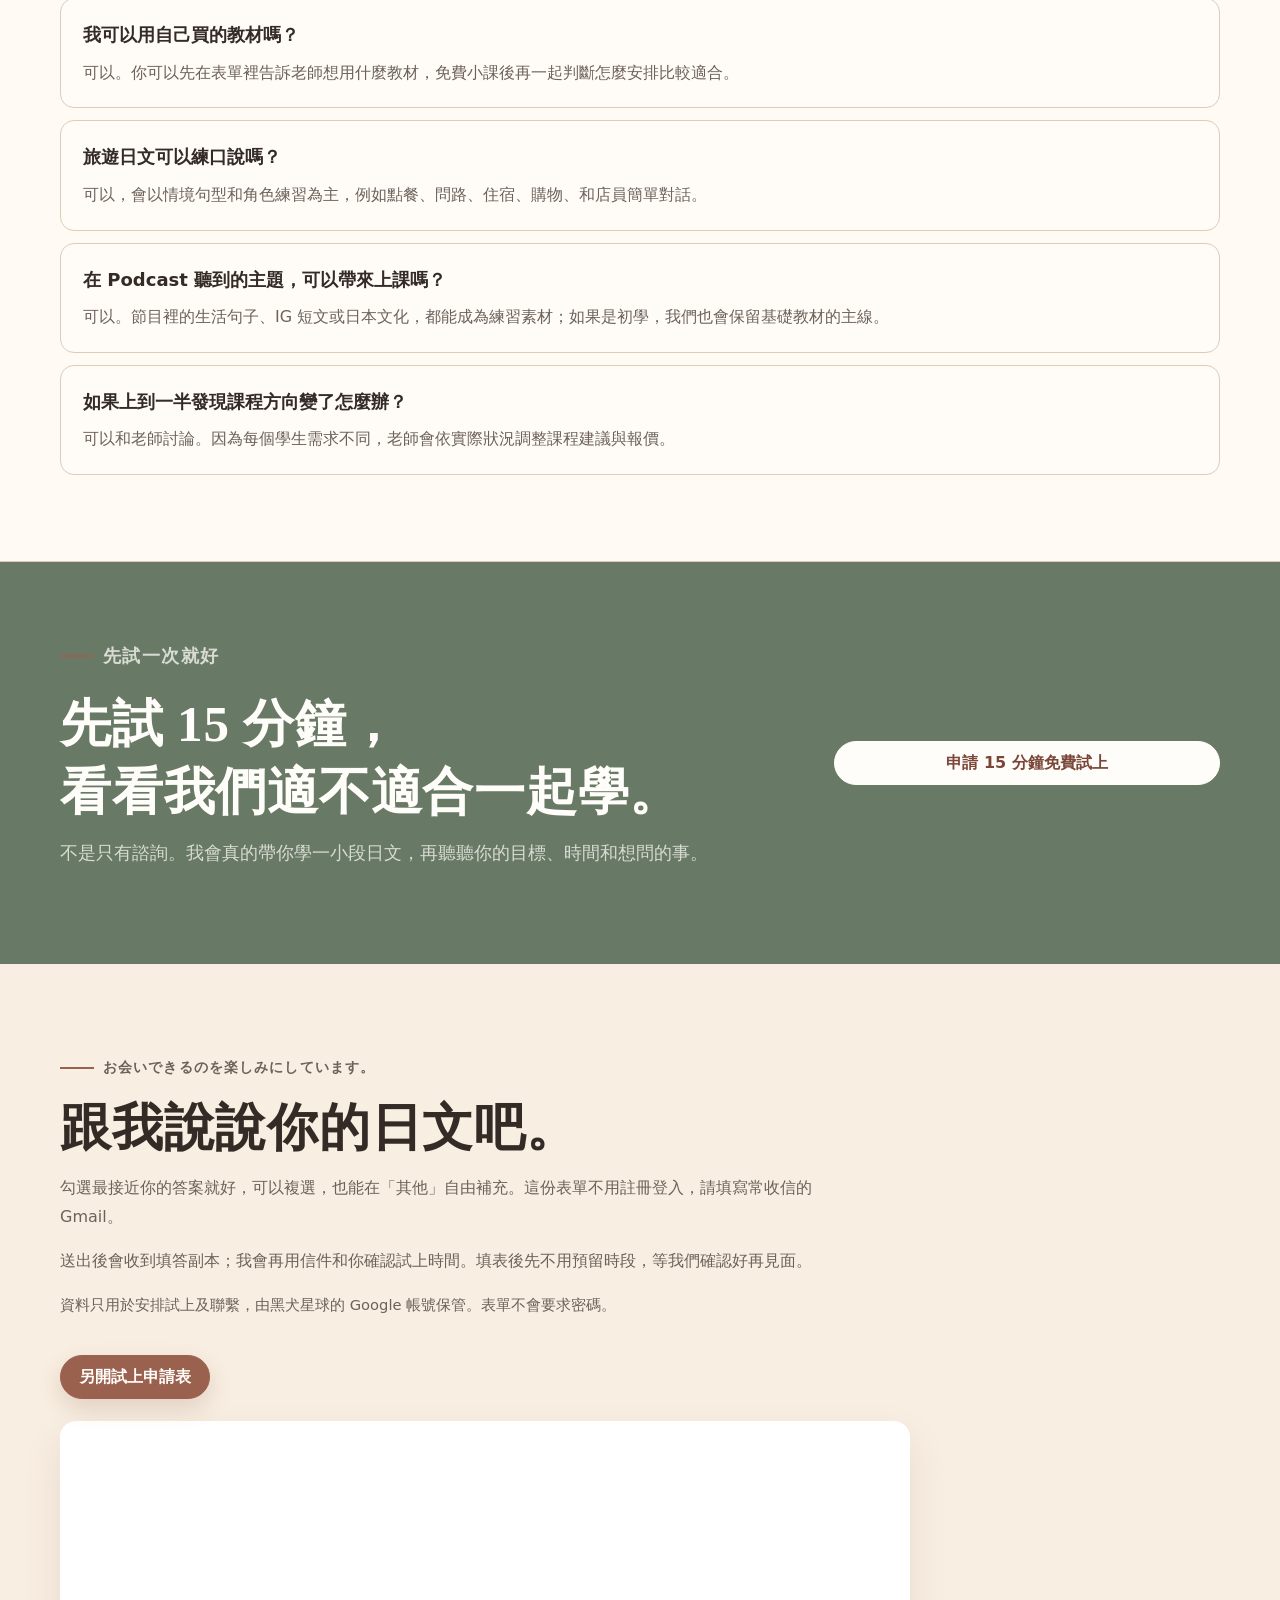
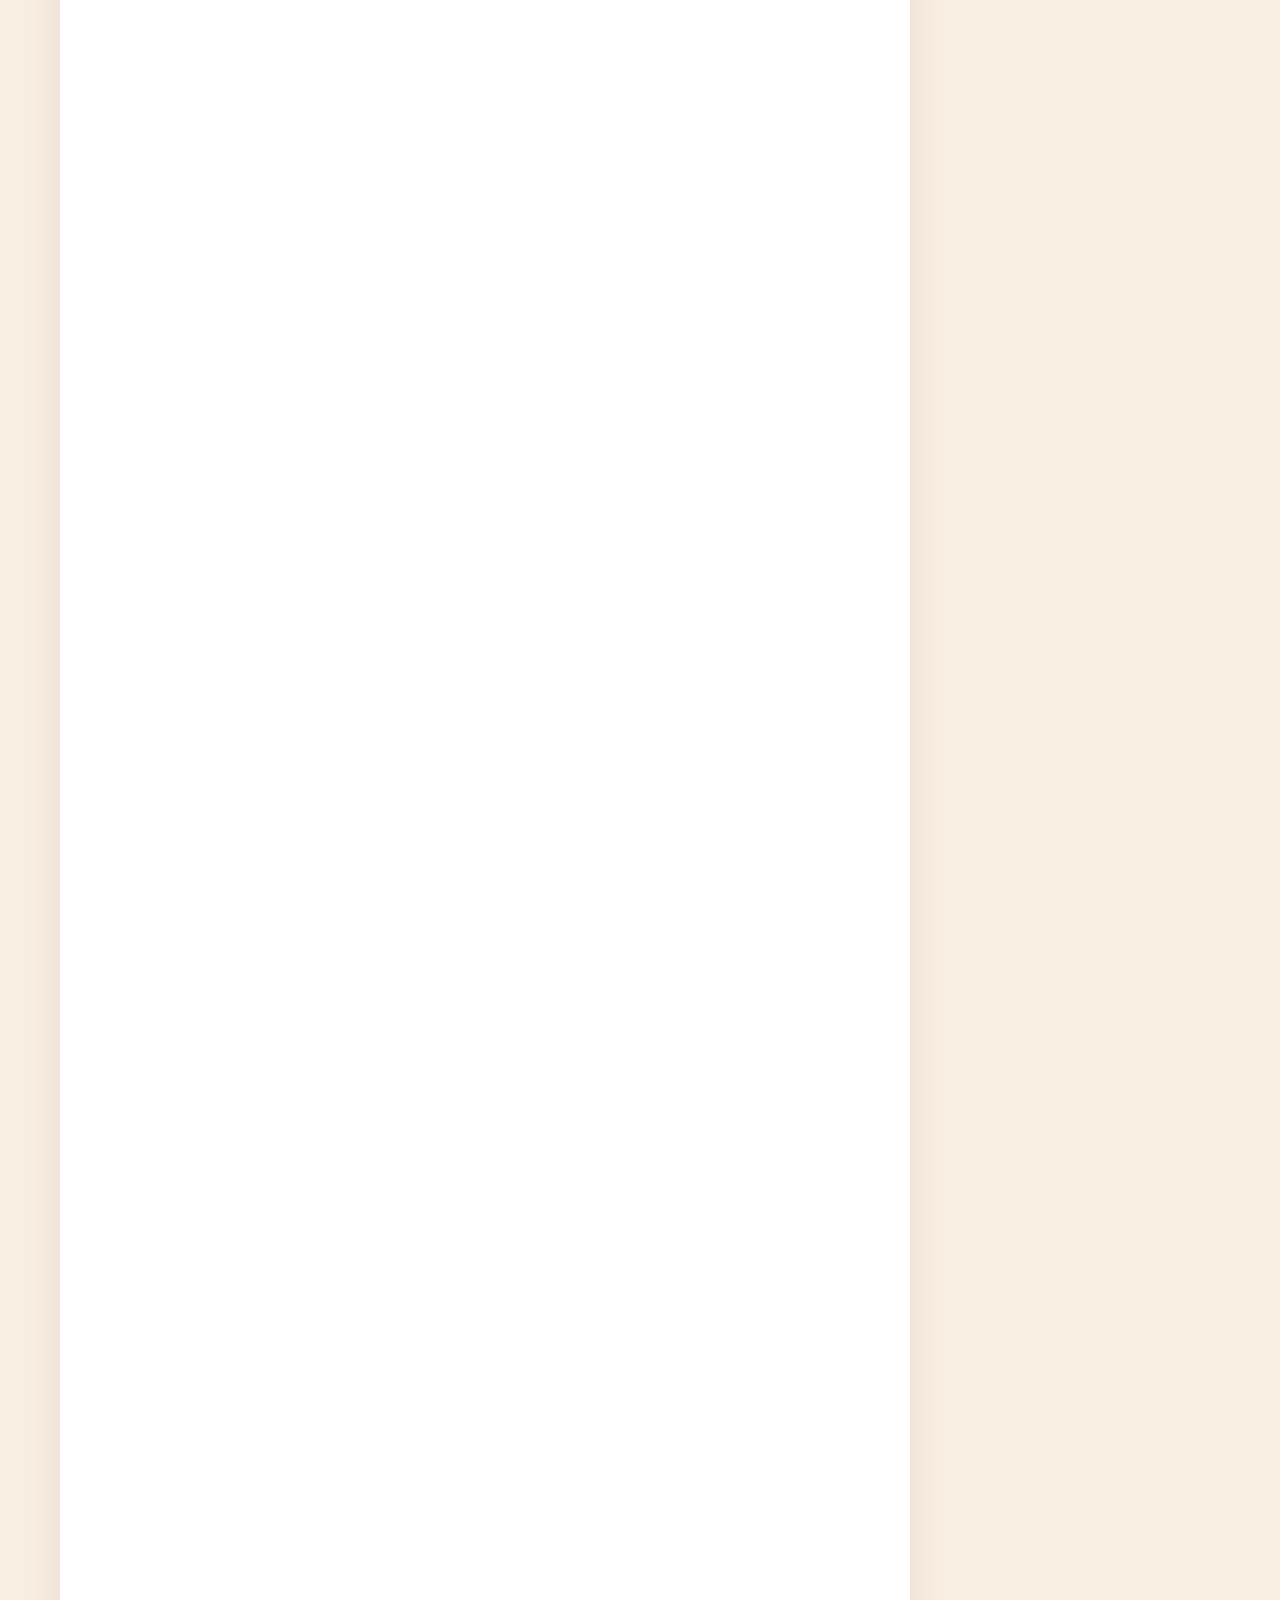
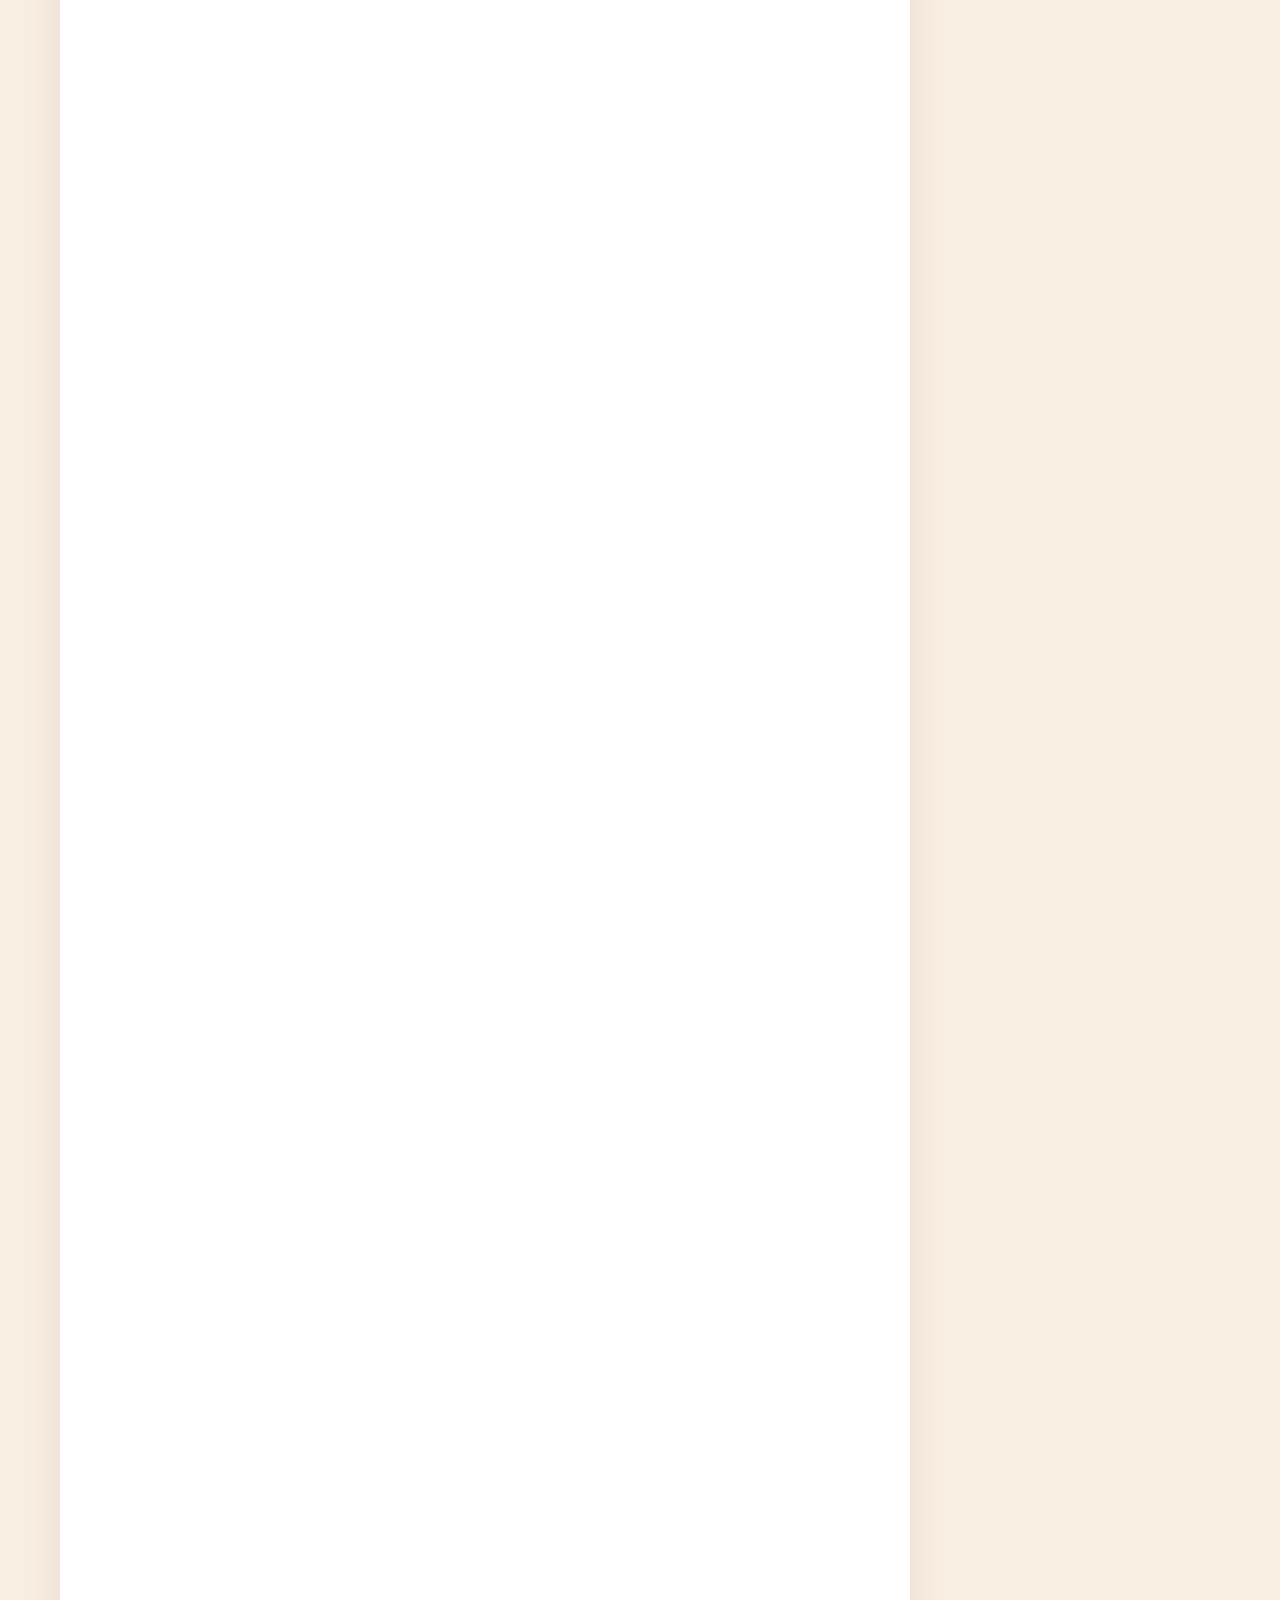
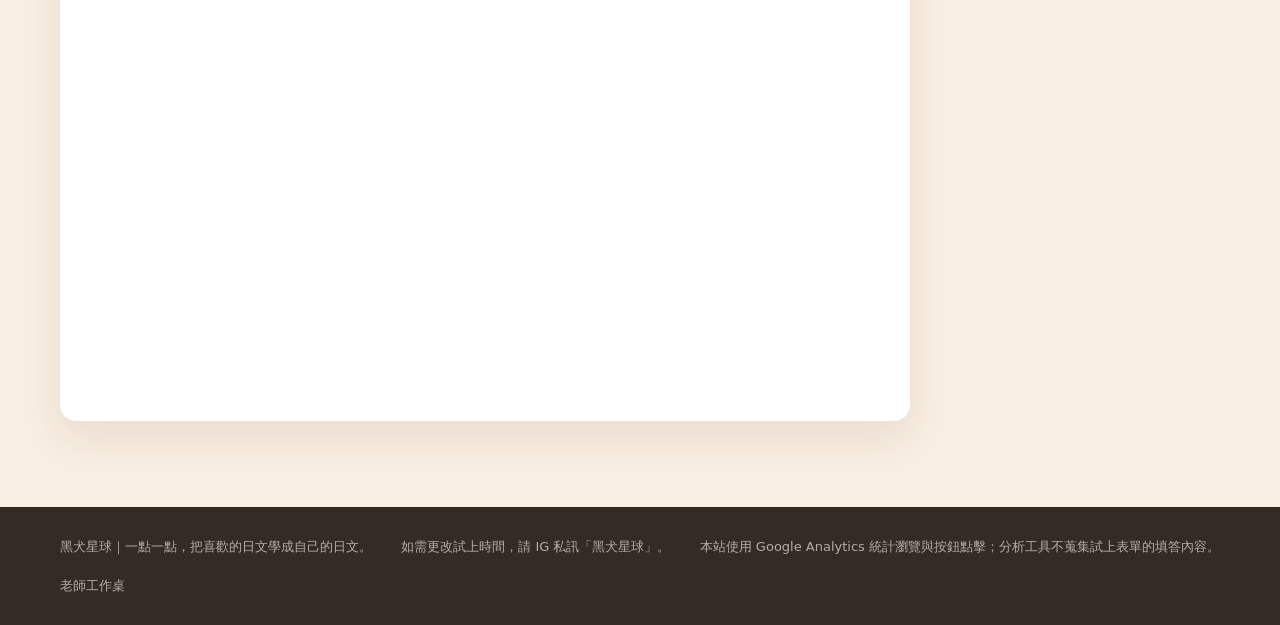
==== commit 3f15eb70: "Add private lesson history and separate teacher entry" ====
--- a/index.html
+++ b/index.html
@@ -1215,6 +1215,7 @@
       <span>黑犬星球｜一點一點，把喜歡的日文學成自己的日文。</span>
       <span>如需更改試上時間，請 IG 私訊「黑犬星球」。</span>
       <span>本站使用 Google Analytics 統計瀏覽與按鈕點擊；分析工具不蒐集試上表單的填答內容。</span>
+      <a href="./teacher.html" rel="nofollow" data-ga-event="click_teacher_login">老師工作桌</a>
     </div>
   </footer>
   <script>
